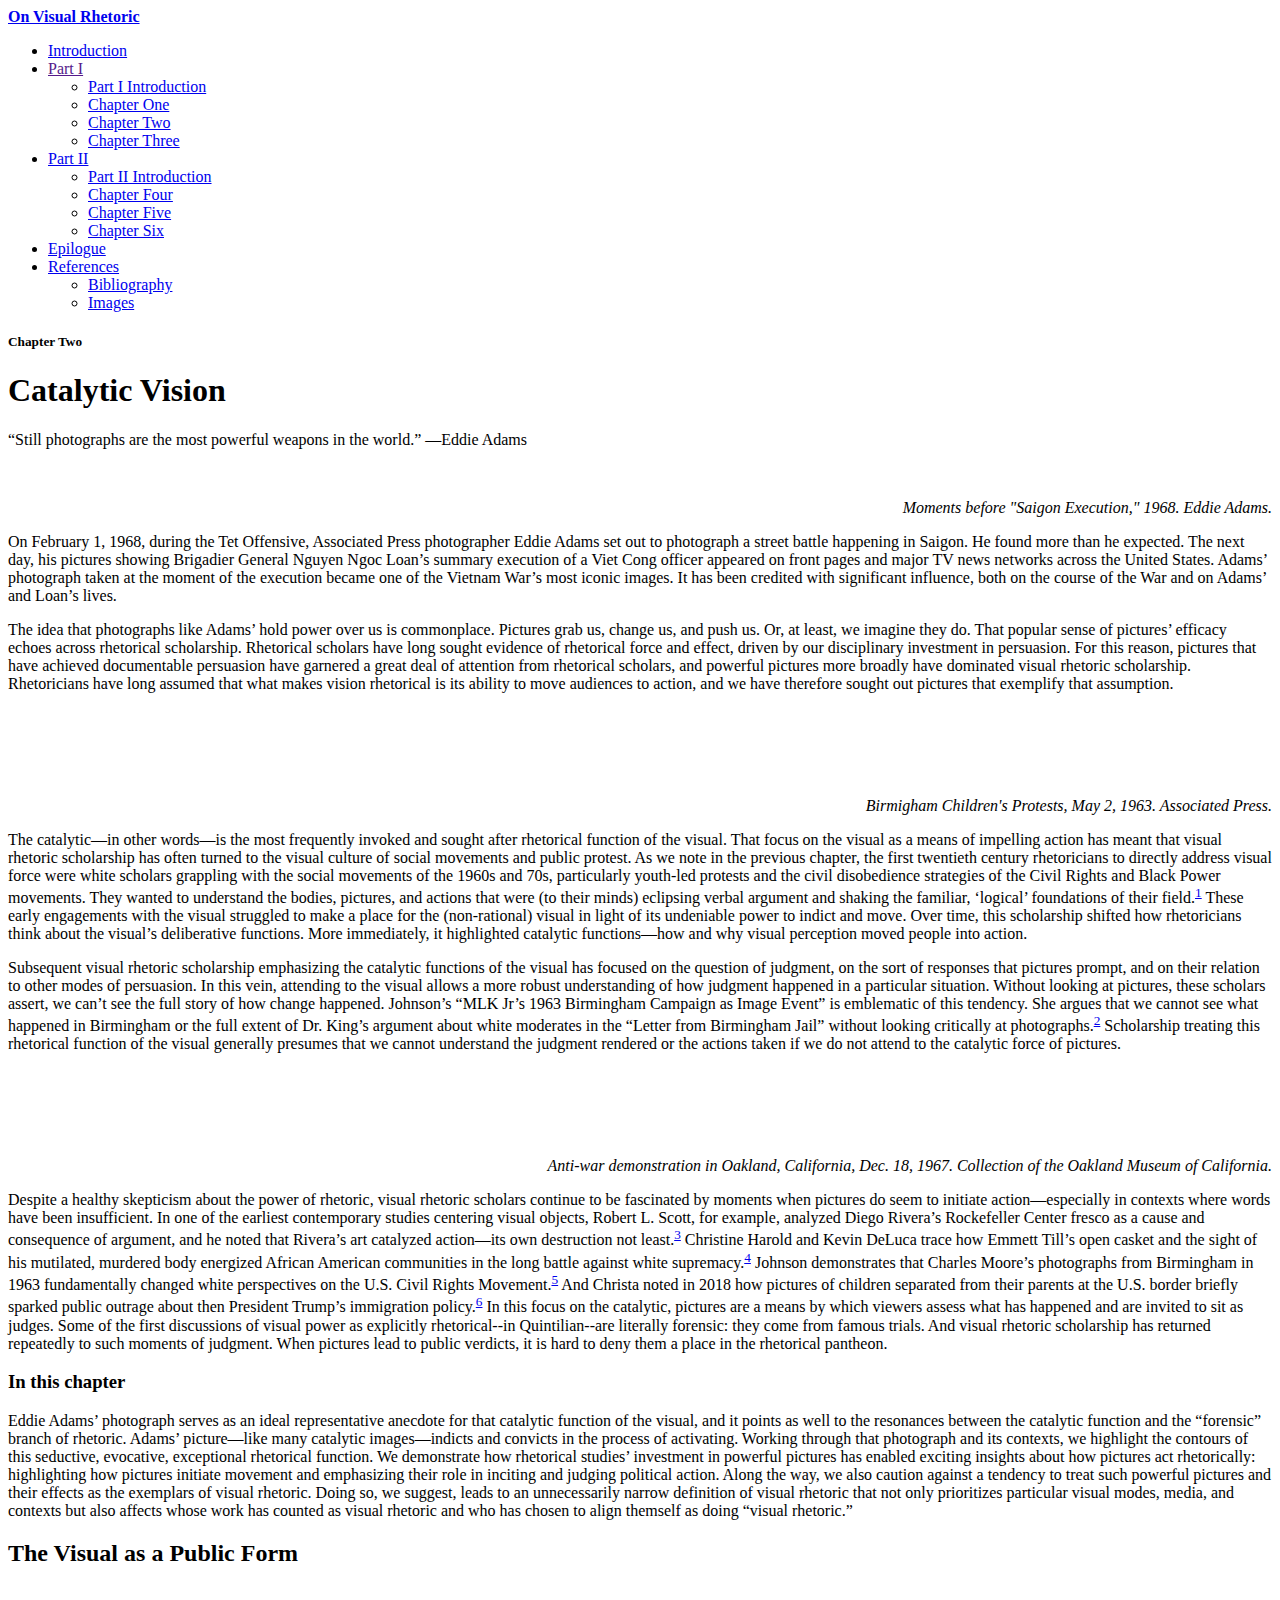
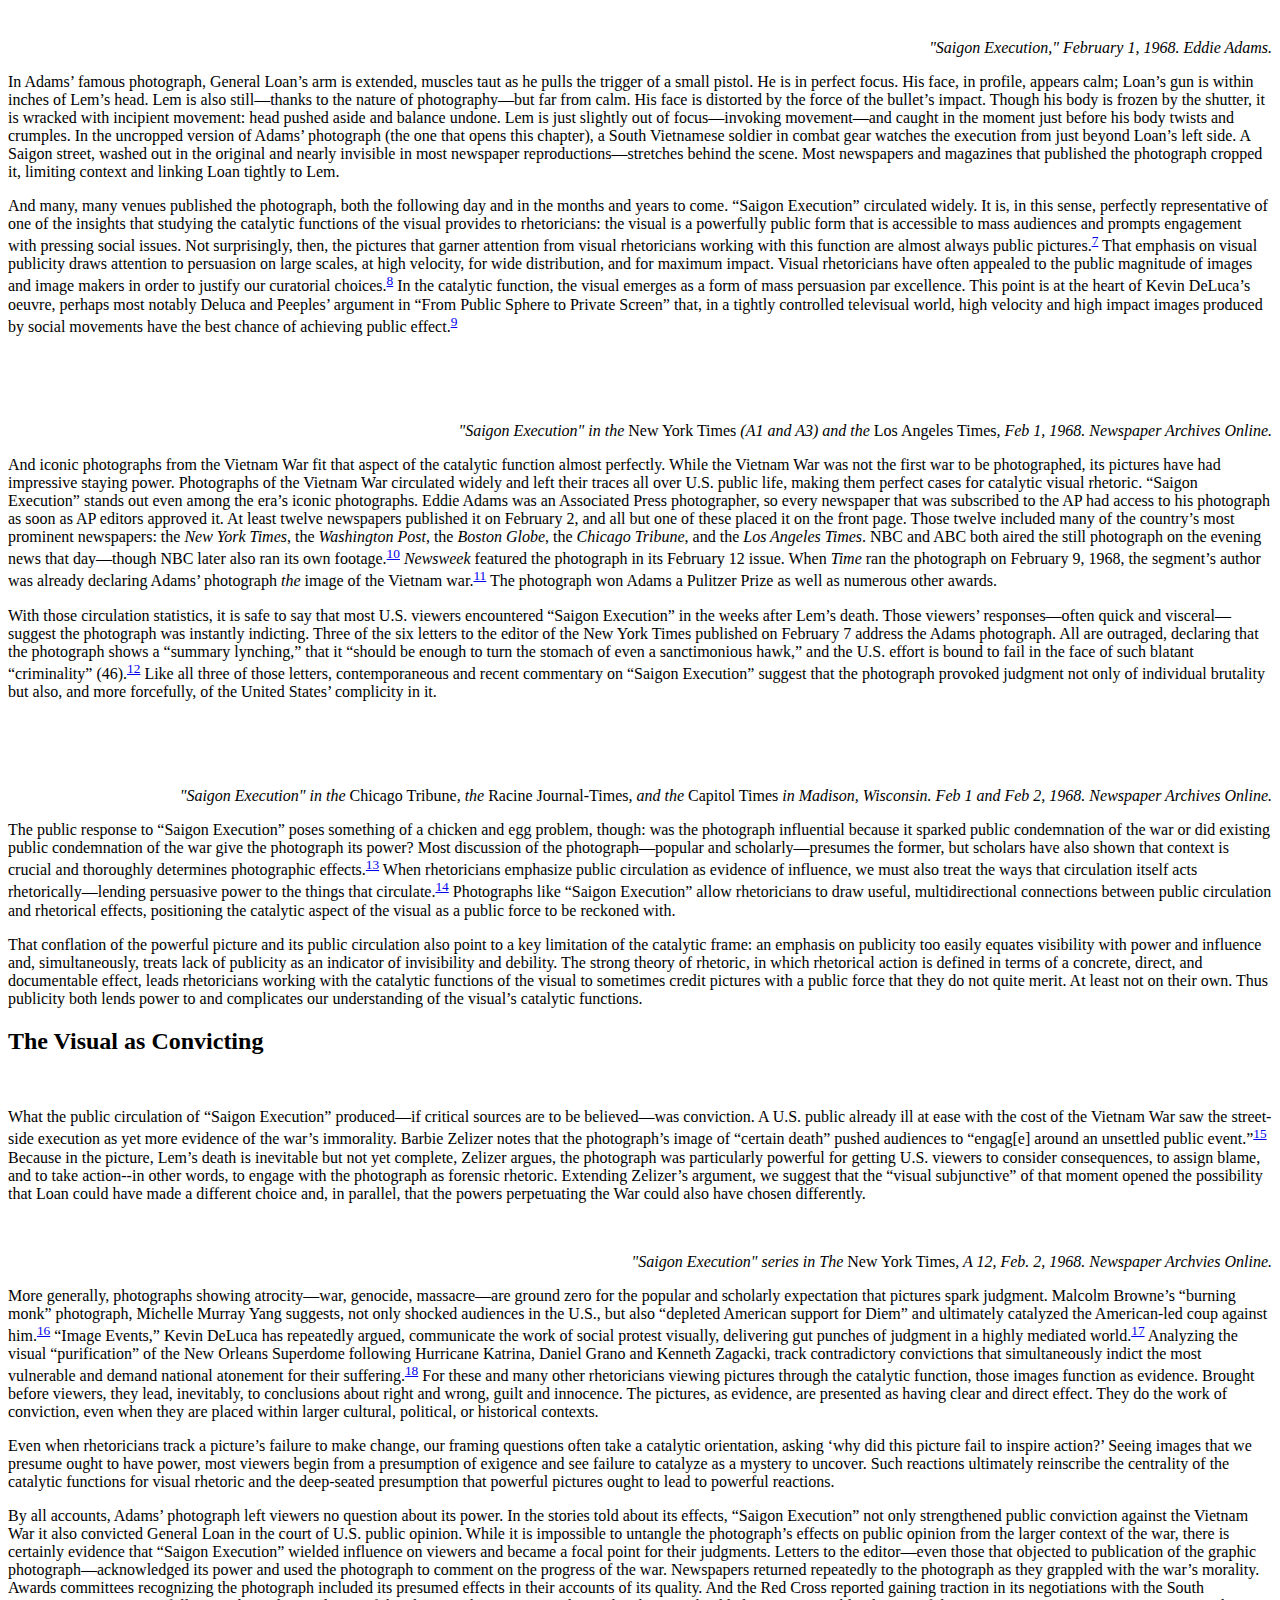
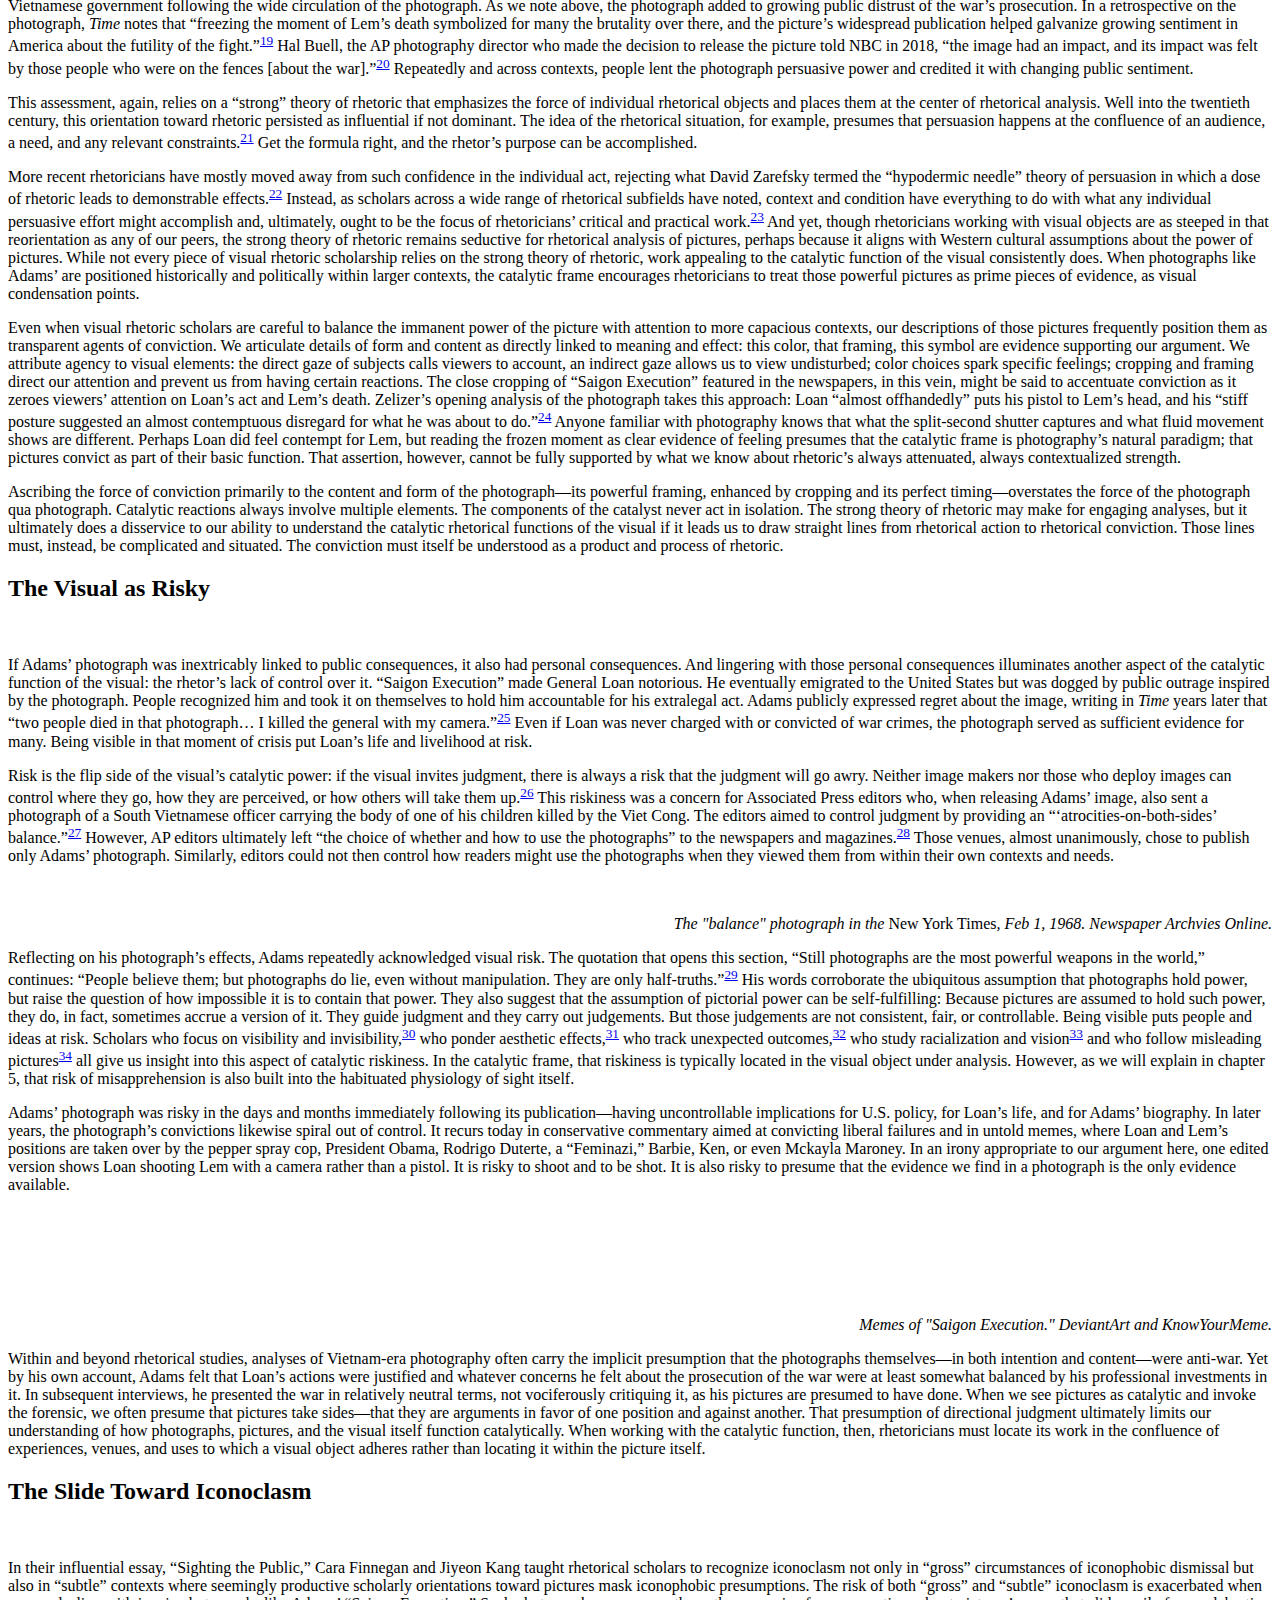
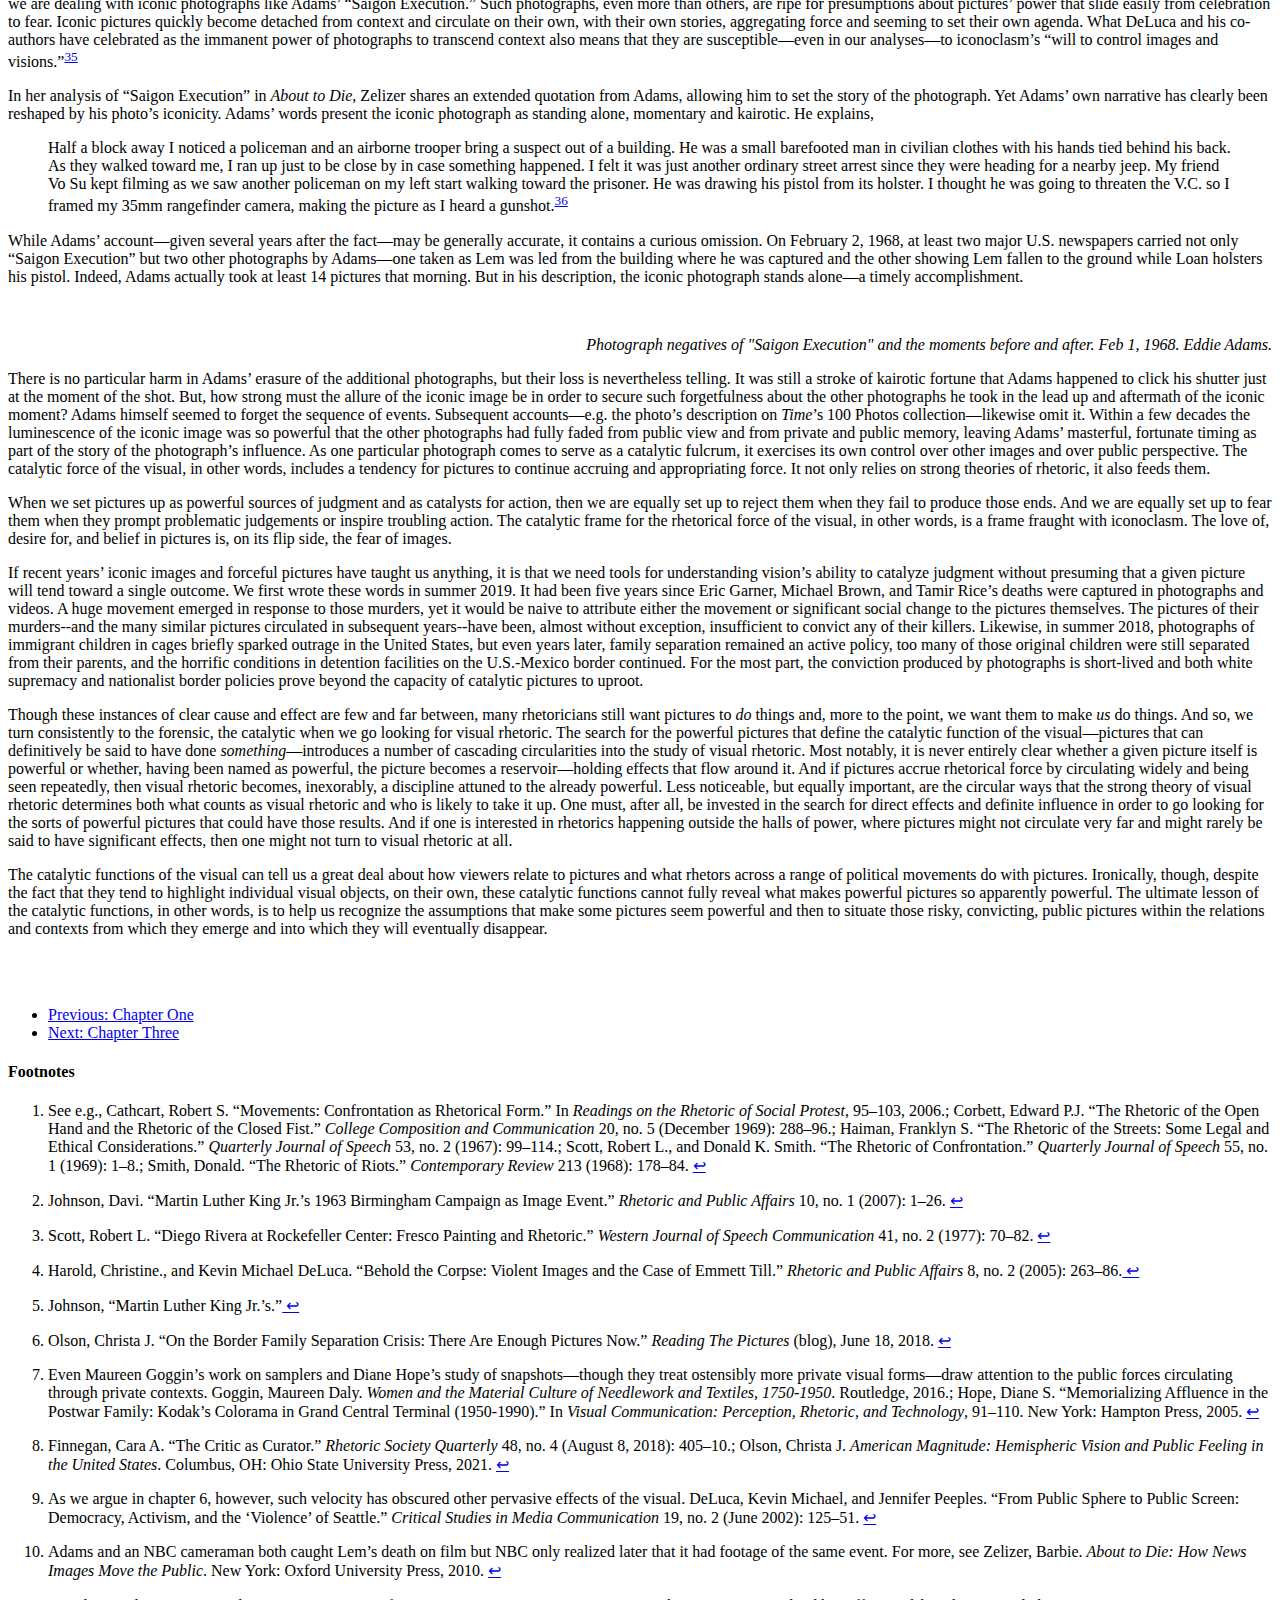
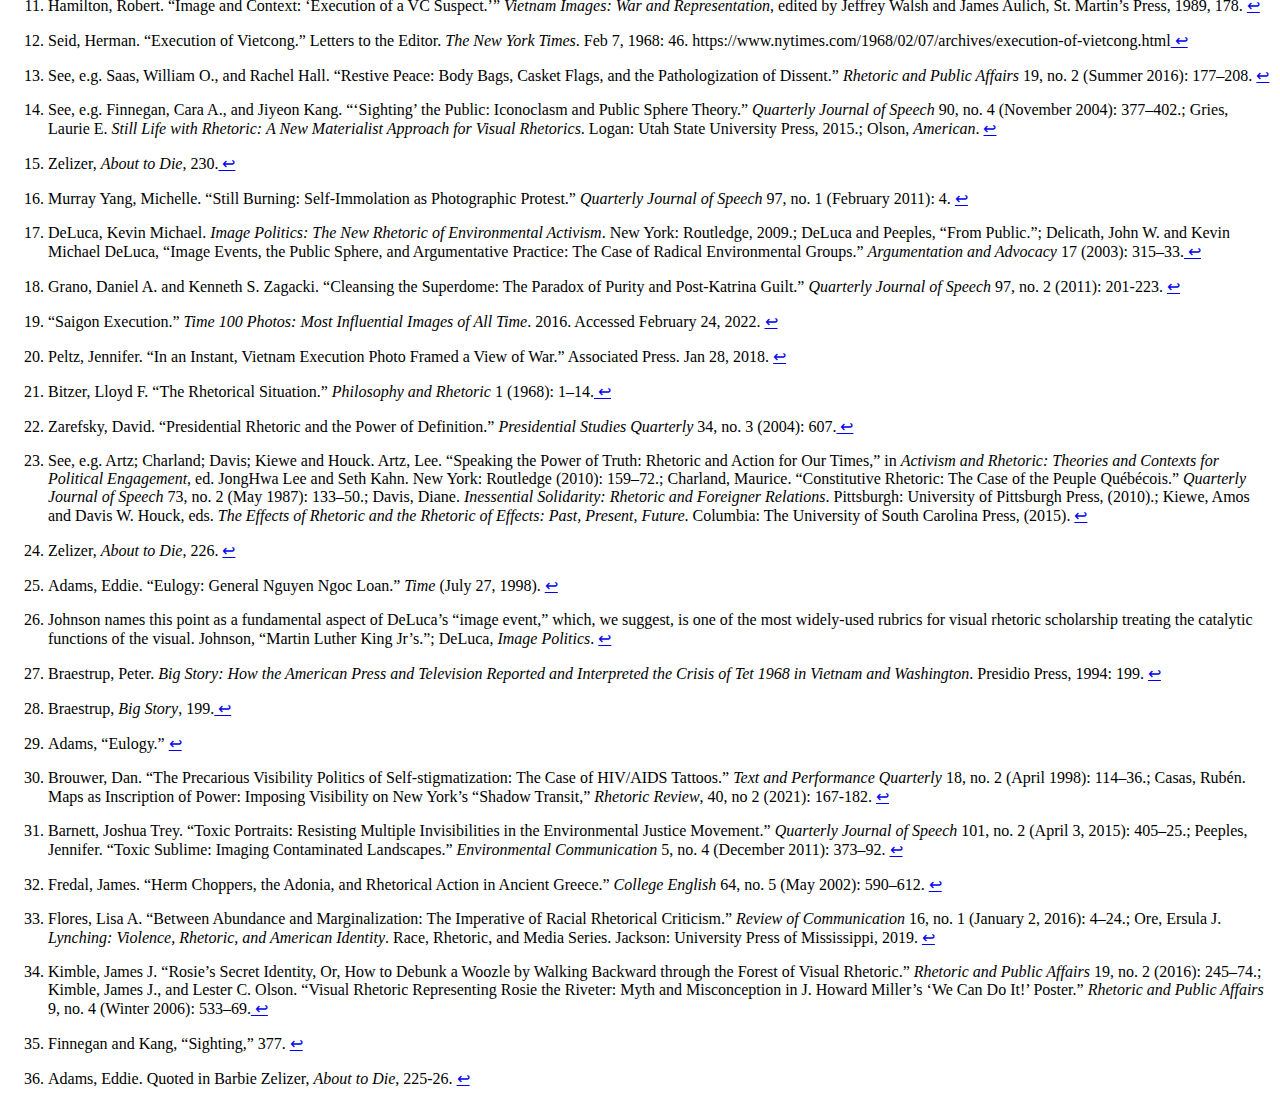
==== chapter2.html @ c10a759a "Add files via upload" ====
<!DOCTYPE HTML>
<!--
	Relativity by Pixelarity
	pixelarity.com | hello@pixelarity.com
	License: pixelarity.com/license
-->
<html>
	<head>
		<title>On Visual Rhetoric</title>
		<meta charset="utf-8" />
		<meta name="viewport" content="width=device-width, initial-scale=1, user-scalable=no" />
		<link rel="stylesheet" href="assets/css/main.css" />
	</head>
	<body class="is-preload">

		<!-- Wrapper -->
			<div id="wrapper">

				<!-- Header -->
					<header id="header">

						<!-- Logo -->
							<div class="logo">
								<a href="index.html"><strong>On Visual Rhetoric</strong></a>
							</div>

						<!-- Nav -->
							<nav id="nav">
								<ul>
									<li><a href="index.html">Introduction</a></li>
									<li class="current">
										<a href="" class="icon solid fa-angle-down">Part I</a>
										<ul>
											<li><a href="part1.html">Part I Introduction</a></li>
											<li><a href="chapter1.html">Chapter One</a></li>
											<li><a href="chapter2.html">Chapter Two</a></li>
											<li><a href="chapter3.html">Chapter Three</a></li>
										</ul>
									</li>
									<li>
										<a href="#" class="icon solid fa-angle-down">Part II</a>
										<ul>
											<li><a href="part2.html">Part II Introduction</a></li>
											<li><a href="chapter4.html">Chapter Four</a></li>
											<li><a href="chapter5.html">Chapter Five</a></li>
											<li><a href="chapter6.html">Chapter Six</a></li>
										</ul>
									</li>
									<li><a href="epilogue.html">Epilogue</a></li>
									<li>
										<a href="#" class="icon solid fa-angle-down">References</a>
										<ul>
											<li><a href="bibliography.html">Bibliography</a></li>
											<li><a href="images.html">Images</a></li>
										</ul>
									</li>
								</ul>
							</nav>
					</header>

				<!-- Section1 -->
				<section class="main alt">
						<header>
							<h5>Chapter Two</h5>
							<h1>Catalytic Vision</h1>
							<p><i></i>“Still photographs are the most powerful weapons in the world.” —Eddie Adams</p>
						</header>
						<div class="inner style2">
							<div class="image main" data-position="center"><img src="images/2_adams2.jpg" alt="" /></div>
							<p align="right"><em>Moments before "Saigon Execution," 1968. Eddie Adams.</em></p>
							<p>On February 1, 1968, during the Tet Offensive, Associated Press photographer Eddie Adams set out to photograph a street battle happening in Saigon. He found more than he expected. The next day, his pictures showing Brigadier General Nguyen Ngoc Loan’s summary execution of a Viet Cong officer appeared on front pages and major TV news networks across the United States. Adams’ photograph taken at the moment of the execution became one of the Vietnam War’s most iconic images. It has been credited with significant influence, both on the course of the War and on Adams’ and Loan’s lives.</p>
							<p>The idea that photographs like Adams’ hold power over us is commonplace. Pictures grab us, change us, and push us. Or, at least, we imagine they do. That popular sense of pictures’ efficacy echoes across rhetorical scholarship. Rhetorical scholars have long sought evidence of rhetorical force and effect, driven by our disciplinary investment in persuasion. For this reason, pictures that have achieved documentable persuasion have garnered a great deal of attention from rhetorical scholars, and powerful pictures more broadly have dominated visual rhetoric scholarship. Rhetoricians have long assumed that what makes vision rhetorical is its ability to move audiences to action, and we have therefore sought out pictures that exemplify that assumption. </p>
							<div class="box alt">
								<div class="row gtr-50 gtr-uniform">
										<div class="col-3"><span class="image fit"><img src="images/2_protest1.jpg" alt="" /></span></div>
										<div class="col-3"><span class="image fit"><img src="images/2_protest2.jpg" alt="" /></span></div>
										<div class="col-3"><span class="image fit"><img src="images/2_protest3.jpg" alt="" /></span></div>
										<div class="col-3"><span class="image fit"><img src="images/2_protest4.jpg" alt="" /></span></div>
								</div>
							</div>
							<p align="right"><em>Birmigham Children's Protests, May 2, 1963. Associated Press.</em></p>
							<p>The catalytic—in other words—is the most frequently invoked and sought after rhetorical function of the visual. That focus on the visual as a means of impelling action has meant that visual rhetoric scholarship has often turned to the visual culture of social movements and public protest. As we note in the previous chapter, the first twentieth century rhetoricians to directly address visual force were white scholars grappling with the social movements of the 1960s and 70s, particularly youth-led protests and the civil disobedience strategies of the Civil Rights and Black Power movements. They wanted to understand the bodies, pictures, and actions that were (to their minds) eclipsing verbal argument and shaking the familiar, ‘logical’ foundations of their field.<sup id="fnref:1"><a href="#fn:1" rel="footnote">1</a></sup> These early engagements with the visual struggled to make a place for the (non-rational) visual in light of its undeniable power to indict and move. Over time, this scholarship shifted how rhetoricians think about the visual’s deliberative functions. More immediately, it highlighted catalytic functions—how and why visual perception moved people into action. </p>
							
							<p>Subsequent visual rhetoric scholarship emphasizing the catalytic functions of the visual has focused on the question of judgment, on the sort of responses that pictures prompt, and on their relation to other modes of persuasion. In this vein, attending to the visual allows a more robust understanding of how judgment happened in a particular situation. Without looking at pictures, these scholars assert, we can’t see the full story of how change happened. Johnson’s “MLK Jr’s 1963 Birmingham Campaign as Image Event” is emblematic of this tendency. She argues that we cannot see what happened in Birmingham or the full extent of Dr. King’s argument about white moderates in the “Letter from Birmingham Jail” without looking critically at photographs.<sup id="fnref:2"><a href="#fn:2" rel="footnote">2</a></sup> Scholarship treating this rhetorical function of the visual generally presumes that we cannot understand the judgment rendered or the actions taken if we do not attend to the catalytic force of pictures.</p>
							<div class="box alt">
								<div class="row gtr-50 gtr-uniform">
										<div class="col-3"><span class="image fit"><img src="images/2_protest11.jpg" alt="" /></span></div>
										<div class="col-3"><span class="image fit"><img src="images/2_protest12.jpg" alt="" /></span></div>
										<div class="col-3"><span class="image fit"><img src="images/2_protest13.jpg" alt="" /></span></div>
										<div class="col-3"><span class="image fit"><img src="images/2_protest14.jpg" alt="" /></span></div>
								</div>
							</div>
							<p align="right"><em>Anti-war demonstration in Oakland, California, Dec. 18, 1967. Collection of the Oakland Museum of California.</em></p>
							<p>Despite a healthy skepticism about the power of rhetoric, visual rhetoric scholars continue to be fascinated by moments when pictures do seem to initiate action—especially in contexts where words have been insufficient. In one of the earliest contemporary studies centering visual objects, Robert L. Scott, for example, analyzed Diego Rivera’s Rockefeller Center fresco as a cause and consequence of argument, and he noted that Rivera’s art catalyzed action—its own destruction not least.<sup id="fnref:3"><a href="#fn:3" rel="footnote">3</a></sup> Christine Harold and Kevin DeLuca trace how Emmett Till’s open casket and the sight of his mutilated, murdered body energized African American communities in the long battle against white supremacy.<sup id="fnref:4"><a href="#fn:4" rel="footnote">4</a></sup> Johnson demonstrates that Charles Moore’s photographs from Birmingham in 1963 fundamentally changed white perspectives on the U.S. Civil Rights Movement.<sup id="fnref:5"><a href="#fn:5" rel="footnote">5</a></sup> And Christa noted in 2018 how pictures of children separated from their parents at the U.S. border briefly sparked public outrage about then President Trump’s immigration policy.<sup id="fnref:6"><a href="#fn:6" rel="footnote">6</a></sup>  In this focus on the catalytic, pictures are a means by which viewers assess what has happened and are invited to sit as judges. Some of the first discussions of visual power as explicitly rhetorical--in Quintilian--are literally forensic: they come from famous trials. And visual rhetoric scholarship has returned repeatedly to such moments of judgment. When pictures lead to public verdicts, it is hard to deny them a place in the rhetorical pantheon.</p>
						</div>
					</section>
				
				<section class="main accent2">
					<header><h3>In this chapter</h3></header>
					<div class="inner narrow">
					<p>Eddie Adams’ photograph serves as an ideal representative anecdote for that catalytic function of the visual, and it points as well to the resonances between the catalytic function and the “forensic” branch of rhetoric. Adams’ picture—like many catalytic images—indicts and convicts in the process of activating. Working through that photograph and its contexts, we highlight the contours of this seductive, evocative, exceptional rhetorical function. We demonstrate how rhetorical studies’ investment in powerful pictures has enabled exciting insights about how pictures act rhetorically: highlighting how pictures initiate movement and emphasizing their role in inciting and judging political action. Along the way, we also caution against a tendency to treat such powerful pictures and their effects as the exemplars of visual rhetoric. Doing so, we suggest, leads to an unnecessarily narrow definition of visual rhetoric that not only prioritizes particular visual modes, media, and contexts but also affects whose work has counted as visual rhetoric and who has chosen to align themself as doing “visual rhetoric.”</p>
					</div>
				</section>
				
				<section class="main">
				<div class="inner">
					<h2>The Visual as a Public Form</h2><br>
					<span class="image fit"><img src="images/2_adams.jpg" alt="" /></span>
					<p align="right"><em>"Saigon Execution," February 1, 1968. Eddie Adams.</em></p>
					<p>In Adams’ famous photograph, General Loan’s arm is extended, muscles taut as he pulls the trigger of a small pistol. He is in perfect focus. His face, in profile, appears calm; Loan’s gun is within inches of Lem’s head. Lem is also still—thanks to the nature of photography—but far from calm. His face is distorted by the force of the bullet’s impact. Though his body is frozen by the shutter, it is wracked with incipient movement: head pushed aside and balance undone. Lem is just slightly out of focus—invoking movement—and caught in the moment just before his body twists and crumples. In the uncropped version of Adams’ photograph (the one that opens this chapter), a South Vietnamese soldier in combat gear watches the execution from just beyond Loan’s left side. A Saigon street, washed out in the original and nearly invisible in most newspaper reproductions—stretches behind the scene. Most newspapers and magazines that published the photograph cropped it, limiting context and linking Loan tightly to Lem.</p>
					<p>And many, many venues published the photograph, both the following day and in the months and years to come. “Saigon Execution” circulated widely. It is, in this sense, perfectly representative of one of the insights that studying the catalytic functions of the visual provides to rhetoricians: the visual is a powerfully public form that is accessible to mass audiences and prompts engagement with pressing social issues. Not surprisingly, then, the pictures that garner attention from visual rhetoricians working with this function are almost always public pictures.<sup id="fnref:7"><a href="#fn:7" rel="footnote">7</a></sup> That emphasis on visual publicity draws attention to persuasion on large scales, at high velocity, for wide distribution, and for maximum impact. Visual rhetoricians have often appealed to the public magnitude of images and image makers in order to justify our curatorial choices.<sup id="fnref:8"><a href="#fn:8" rel="footnote">8</a></sup> In the catalytic function, the visual emerges as a form of mass persuasion par excellence. This point is at the heart of Kevin DeLuca’s oeuvre, perhaps most notably Deluca and Peeples’ argument in “From Public Sphere to Private Screen” that, in a tightly controlled televisual world, high velocity and high impact images produced by social movements have the best chance of achieving public effect.<sup id="fnref:9"><a href="#fn:9" rel="footnote">9</a></sup> </p>
					<div class="box alt">
								<div class="row gtr-50 gtr-uniform">
										<div class="col-4"><span class="image fit"><img src="images/2-nyt.jpg" alt="" /></span></div>
										<div class="col-4"><span class="image fit"><img src="images/2-nyt2.jpg" alt="" /></span></div>
										<div class="col-4"><span class="image fit"><img src="images/2-latimes.jpg" alt="" /></span></div>
								</div>
							</div>
					<p align="right"><em>"Saigon Execution" in the </em>New York Times<em> (A1 and A3) and the </em>Los Angeles Times<em>, Feb 1, 1968. Newspaper Archives Online.</em></p>
					<p>And iconic photographs from the Vietnam War fit that aspect of the catalytic function almost perfectly. While the Vietnam War was not the first war to be photographed, its pictures have had impressive staying power. Photographs of the Vietnam War circulated widely and left their traces all over U.S. public life, making them perfect cases for catalytic visual rhetoric. “Saigon Execution” stands out even among the era’s iconic photographs. Eddie Adams was an Associated Press photographer, so every newspaper that was subscribed to the AP had access to his photograph as soon as AP editors approved it. At least twelve newspapers published it on February 2, and all but one of these placed it on the front page. Those twelve included many of the country’s most prominent newspapers: the <em>New York Times</em>, the <em>Washington Post</em>, the <em>Boston Globe</em>, the <em>Chicago Tribune</em>, and the <em>Los Angeles Times</em>. NBC and ABC both aired the still photograph on the evening news that day—though NBC later also ran its own footage.<sup id="fnref:10"><a href="#fn:10" rel="footnote">10</a></sup> <em>Newsweek</em> featured the photograph in its February 12 issue. When <em>Time</em> ran the photograph on February 9, 1968, the segment’s author was already declaring Adams’ photograph <em>the</em> image of the Vietnam war.<sup id="fnref:11"><a href="#fn:11" rel="footnote">11</a></sup> The photograph won Adams a Pulitzer Prize as well as numerous other awards.</p>
					<p>With those circulation statistics, it is safe to say that most U.S. viewers encountered “Saigon Execution” in the weeks after Lem’s death. Those viewers’ responses—often quick and visceral—suggest the photograph was instantly indicting. Three of the six letters to the editor of the New York Times published on February 7 address the Adams photograph. All are outraged, declaring that the photograph shows a “summary lynching,” that it “should be enough to turn the stomach of even a sanctimonious hawk,” and the U.S. effort is bound to fail in the face of such blatant “criminality” (46).<sup id="fnref:12"><a href="#fn:12" rel="footnote">12</a></sup> Like all three of those letters, contemporaneous and recent commentary on “Saigon Execution” suggest that the photograph provoked judgment not only of individual brutality but also, and more forcefully, of the United States’ complicity in it. </p>
					<div class="box alt">
								<div class="row gtr-50 gtr-uniform">
										<div class="col-4"><span class="image fit"><img src="images/2-chicagotrib.jpg" alt="" /></span></div>
										<div class="col-4"><span class="image fit"><img src="images/2-racine.jpg" alt="" /></span></div>
										<div class="col-4"><span class="image fit"><img src="images/2-captimes.jpg" alt="" /></span></div>
								</div>
							</div>
					<p align="right"><em>"Saigon Execution" in the </em>Chicago Tribune<em>, the </em>Racine Journal-Times<em>, and the </em>Capitol Times<em> in Madison, Wisconsin. Feb 1 and Feb 2, 1968. Newspaper Archives Online.</em></p>
					<p>The public response to “Saigon Execution” poses something of a chicken and egg problem, though: was the photograph influential because it sparked public condemnation of the war or did existing public condemnation of the war give the photograph its power? Most discussion of the photograph—popular and scholarly—presumes the former, but scholars have also shown that context is crucial and thoroughly determines photographic effects.<sup id="fnref:13"><a href="#fn:13" rel="footnote">13</a></sup> When rhetoricians emphasize public circulation as evidence of influence, we must also treat the ways that circulation itself acts rhetorically—lending persuasive power to the things that circulate.<sup id="fnref:14"><a href="#fn:14" rel="footnote">14</a></sup> Photographs like “Saigon Execution” allow rhetoricians to draw useful, multidirectional connections between public circulation and rhetorical effects, positioning the catalytic aspect of the visual as a public force to be reckoned with.</p>
					<p>That conflation of the powerful picture and its public circulation also point to a key limitation of the catalytic frame: an emphasis on publicity too easily equates visibility with power and influence and, simultaneously, treats lack of publicity as an indicator of invisibility and debility. The strong theory of rhetoric,  in which rhetorical action is defined in terms of a concrete, direct, and documentable effect, leads rhetoricians working with the catalytic functions of the visual to sometimes credit pictures with a public force that they do not quite merit. At least not on their own. Thus publicity both lends power to and complicates our understanding of the visual’s catalytic functions.</p>
					</div>
				</section>
				
				<section class="main alt">
					<div class="inner style2">
					<h2>The Visual as Convicting</h2><br>
						<p>What the public circulation of “Saigon Execution” produced—if critical sources are to be believed—was conviction. A U.S. public already ill at ease with the cost of the Vietnam War saw the street-side execution as yet more evidence of the war’s immorality. Barbie Zelizer notes that the photograph’s image of “certain death” pushed audiences to “engag[e] around an unsettled public event.”<sup id="fnref:15"><a href="#fn:15" rel="footnote">15</a></sup> Because in the picture, Lem’s death is inevitable but not yet complete, Zelizer argues, the photograph was particularly powerful for getting U.S. viewers to consider consequences, to assign blame, and to take action--in other words, to engage with the photograph as forensic rhetoric. Extending Zelizer’s argument, we suggest that the “visual subjunctive” of that moment opened the possibility that Loan could have made a different choice and, in parallel, that the powers perpetuating the War could also have chosen differently. </p>
						<span class="image fit"><img src="images/2-nyt-pg12.jpg" alt="" /></span>
						<p align="right"><em>"Saigon Execution" series in The </em> New York Times<em>, A 12, Feb. 2, 1968. Newspaper Archvies Online.</em></p>
						<p>More generally, photographs showing atrocity—war, genocide, massacre—are ground zero for the popular and scholarly expectation that pictures spark judgment. Malcolm Browne’s “burning monk” photograph, Michelle Murray Yang suggests, not only shocked audiences in the U.S., but also “depleted American support for Diem” and ultimately catalyzed the American-led coup against him.<sup id="fnref:16"><a href="#fn:16" rel="footnote">16</a></sup> “Image Events,” Kevin DeLuca has repeatedly argued, communicate the work of social protest visually, delivering gut punches of judgment in a highly mediated world.<sup id="fnref:17"><a href="#fn:17" rel="footnote">17</a></sup> Analyzing the visual “purification” of the New Orleans Superdome following Hurricane Katrina, Daniel Grano and Kenneth Zagacki, track contradictory convictions that simultaneously indict the most vulnerable and demand national atonement for their suffering.<sup id="fnref:18"><a href="#fn:18" rel="footnote">18</a></sup> For these and many other rhetoricians viewing pictures through the catalytic function, those images function as evidence. Brought before viewers, they lead, inevitably, to conclusions about right and wrong, guilt and innocence. The pictures, as evidence, are presented as having clear and direct effect. They do the work of conviction, even when they are placed within larger cultural, political, or historical contexts.</p>
						<p>Even when rhetoricians track a picture’s failure to make change, our framing questions often take a catalytic orientation, asking ‘why did this picture fail to inspire action?’ Seeing images that we presume ought to have power, most viewers begin from a presumption of exigence and see failure to catalyze as a mystery to uncover. Such reactions ultimately reinscribe the centrality of the catalytic functions for visual rhetoric and the deep-seated presumption that powerful pictures ought to lead to powerful reactions.</p>
						<p>By all accounts, Adams’ photograph left viewers no question about its power. In the stories told about its effects, “Saigon Execution” not only strengthened public conviction against the Vietnam War it also convicted General Loan in the court of U.S. public opinion. While it is impossible to untangle the photograph’s effects on public opinion from the larger context of the war, there is certainly evidence that “Saigon Execution” wielded influence on viewers and became a focal point for their judgments. Letters to the editor—even those that objected to publication of the graphic photograph—acknowledged its power and used the photograph to comment on the progress of the war. Newspapers returned repeatedly to the photograph as they grappled with the war’s morality. Awards committees recognizing the photograph included its presumed effects in their accounts of its quality. And the Red Cross reported gaining traction in its negotiations with the South Vietnamese government following the wide circulation of the photograph. As we note above, the photograph added to growing public distrust of the war’s prosecution. In a retrospective on the photograph, <em>Time</em> notes that “freezing the moment of Lem’s death symbolized for many the brutality over there, and the picture’s widespread publication helped galvanize growing sentiment in America about the futility of the fight.”<sup id="fnref:19"><a href="#fn:19" rel="footnote">19</a></sup> Hal Buell, the AP photography director who made the decision to release the picture told NBC in 2018, “the image had an impact, and its impact was felt by those people who were on the fences [about the war].”<sup id="fnref:20"><a href="#fn:20" rel="footnote">20</a></sup> Repeatedly and across contexts, people lent the photograph persuasive power and credited it with changing public sentiment.</p>
						<p>This assessment, again, relies on a “strong” theory of rhetoric that emphasizes the force of individual rhetorical objects and places them at the center of rhetorical analysis. Well into the twentieth century, this orientation toward rhetoric persisted as influential if not dominant. The idea of the rhetorical situation, for example, presumes that persuasion happens at the confluence of an audience, a need, and any relevant constraints.<sup id="fnref:21"><a href="#fn:21" rel="footnote">21</a></sup> Get the formula right, and the rhetor’s purpose can be accomplished.</p>
						<p>More recent rhetoricians have mostly moved away from such confidence in the individual act, rejecting what David Zarefsky termed the “hypodermic needle” theory of persuasion in which a dose of rhetoric leads to demonstrable effects.<sup id="fnref:22"><a href="#fn:22" rel="footnote">22</a></sup> Instead, as scholars across a wide range of rhetorical subfields have noted, context and condition have everything to do with what any individual persuasive effort might accomplish and, ultimately, ought to be the focus of rhetoricians’ critical and practical work.<sup id="fnref:23"><a href="#fn:23" rel="footnote">23</a></sup> And yet, though rhetoricians working with visual objects are as steeped in that reorientation as any of our peers, the strong theory of rhetoric remains seductive for rhetorical analysis of pictures, perhaps because it aligns with Western cultural assumptions about the power of pictures. While not every piece of visual rhetoric scholarship relies on the strong theory of rhetoric, work appealing to the catalytic function of the visual consistently does. When photographs like Adams’ are positioned historically and politically within larger contexts, the catalytic frame encourages rhetoricians to treat those powerful pictures as prime pieces of evidence, as visual condensation points. </p>
						<p>Even when visual rhetoric scholars are careful to balance the immanent power of the picture with attention to more capacious contexts, our descriptions of those pictures frequently position them as transparent agents of conviction. We articulate details of form and content as directly linked to meaning and effect: this color, that framing, this symbol are evidence supporting our argument. We attribute agency to visual elements: the direct gaze of subjects calls viewers to account, an indirect gaze allows us to view undisturbed; color choices spark specific feelings; cropping and framing direct our attention and prevent us from having certain reactions. The close cropping of “Saigon Execution” featured in the newspapers, in this vein, might be said to accentuate conviction as it zeroes viewers’ attention on Loan’s act and Lem’s death. Zelizer’s opening analysis of the photograph takes this approach: Loan “almost offhandedly” puts his pistol to Lem’s head, and his “stiff posture suggested an almost contemptuous disregard for what he was about to do.”<sup id="fnref:24"><a href="#fn:24" rel="footnote">24</a></sup> Anyone familiar with photography knows that what the split-second shutter captures and what fluid movement shows are different. Perhaps Loan did feel contempt for Lem, but reading the frozen moment as clear evidence of feeling presumes that the catalytic frame is photography’s natural paradigm; that pictures convict as part of their basic function. That assertion, however, cannot be fully supported by what we know about rhetoric’s always attenuated, always contextualized strength. </p>
						<p>Ascribing the force of conviction primarily to the content and form of the photograph—its powerful framing, enhanced by cropping and its perfect timing—overstates the force of the photograph qua photograph. Catalytic reactions always involve multiple elements. The components of the catalyst never act in isolation. The strong theory of rhetoric may make for engaging analyses, but it ultimately does a disservice to our ability to understand the catalytic rhetorical functions of the visual if it leads us to draw straight lines from rhetorical action to rhetorical conviction. Those lines must, instead, be complicated and situated. The conviction must itself be understood as a product and process of rhetoric.</p>
					</div>
				</section>
				<section class="main">
					<div class="inner">
						<h2>The Visual as Risky</h2><br>
						<p>If Adams’ photograph was inextricably linked to public consequences, it also had personal consequences. And lingering with those personal consequences illuminates another aspect of the catalytic function of the visual: the rhetor’s lack of control over it. “Saigon Execution” made General Loan notorious. He eventually emigrated to the United States but was dogged by public outrage inspired by the photograph. People recognized him and took it on themselves to hold him accountable for his extralegal act. Adams publicly expressed regret about the image, writing in <em>Time</em> years later that “two people died in that photograph… I killed the general with my camera.”<sup id="fnref:25"><a href="#fn:25" rel="footnote">25</a></sup> Even if Loan was never charged with or convicted of war crimes, the photograph served as sufficient evidence for many. Being visible in that moment of crisis put Loan’s life and livelihood at risk.</p>
						<p>Risk is the flip side of the visual’s catalytic power: if the visual invites judgment, there is always a risk that the judgment will go awry. Neither image makers nor those who deploy images can control where they go, how they are perceived, or how others will take them up.<sup id="fnref:26"><a href="#fn:26" rel="footnote">26</a></sup> This riskiness was a concern for Associated Press editors who, when releasing Adams’ image, also sent a photograph of a South Vietnamese officer carrying the body of one of his children killed by the Viet Cong. The editors aimed to control judgment by providing an “‘atrocities-on-both-sides’ balance.”<sup id="fnref:27"><a href="#fn:27" rel="footnote">27</a></sup> However, AP editors ultimately left “the choice of whether and how to use the photographs” to the newspapers and magazines.<sup id="fnref:28"><a href="#fn:28" rel="footnote">28</a></sup> Those venues, almost unanimously, chose to publish only Adams’ photograph. Similarly, editors could not then control how readers might use the photographs when they viewed them from within their own contexts and needs.</p>
						<span class="image fit"><img src="images/2-balance2.jpg" alt="" /></span>
						<p align="right"><em>The "balance" photograph in the </em>New York Times<em>, Feb 1, 1968. Newspaper Archvies Online.</em></p>
						<p>Reflecting on his photograph’s effects, Adams repeatedly acknowledged visual risk. The quotation that opens this section, “Still photographs are the most powerful weapons in the world,” continues: “People believe them; but photographs do lie, even without manipulation. They are only half-truths.”<sup id="fnref:29"><a href="#fn:29" rel="footnote">29</a></sup> His words corroborate the ubiquitous assumption that photographs hold power, but raise the question of how impossible it is to contain that power. They also suggest that the assumption of pictorial power can be self-fulfilling: Because pictures are assumed to hold such power, they do, in fact, sometimes accrue a version of it. They guide judgment and they carry out judgements. But those judgements are not consistent, fair, or controllable. Being visible puts people and ideas at risk. Scholars who focus on visibility and invisibility,<sup id="fnref:30"><a href="#fn:30" rel="footnote">30</a></sup> who ponder aesthetic effects,<sup id="fnref:31"><a href="#fn:31" rel="footnote">31</a></sup> who track unexpected outcomes,<sup id="fnref:32"><a href="#fn:32" rel="footnote">32</a></sup> who study racialization and vision<sup id="fnref:33"><a href="#fn:33" rel="footnote">33</a></sup> and who follow misleading pictures<sup id="fnref:34"><a href="#fn:34" rel="footnote">34</a></sup> all give us insight into this aspect of catalytic riskiness. In the catalytic frame, that riskiness is typically located in the visual object under analysis. However, as we will explain in chapter 5, that risk of misapprehension is also built into the habituated physiology of sight itself. </p>
						<p>Adams’ photograph was risky in the days and months immediately following its publication—having uncontrollable implications for U.S. policy, for Loan’s life, and for Adams’ biography. In later years, the photograph’s convictions likewise spiral out of control. It recurs today in conservative commentary aimed at convicting liberal failures and in untold memes, where Loan and Lem’s positions are taken over by the pepper spray cop, President Obama, Rodrigo Duterte, a “Feminazi,” Barbie, Ken, or even Mckayla Maroney. In an irony appropriate to our argument here, one edited version shows Loan shooting Lem with a camera rather than a pistol. It is risky to shoot and to be shot. It is also risky to presume that the evidence we find in a photograph is the only evidence available. </p>
						<div class="box alt">
								<div class="row gtr-50 gtr-uniform">
										<div class="col-4"><span class="image fit"><img src="images/2-meme-barbie.jpg" alt="" /></span></div>
										<div class="col-4"><span class="image fit"><img src="images/2-meme-duarte.jpg" alt="" /></span></div>
										<div class="col-4"><span class="image fit"><img src="images/2-meme-hamburgler.jpg" alt="" /></span></div>
										<div class="col-6"><span class="image fit"><img src="images/2-meme-pepper.jpg" alt="" /></span></div>
										<div class="col-6"><span class="image fit"><img src="images/2-meme-maroney.jpg" alt="" /></span></div>
								</div>
							</div>
							<p align="right"><em>Memes of "Saigon Execution." DeviantArt and KnowYourMeme.</em></p>
						<p>Within and beyond rhetorical studies, analyses of Vietnam-era photography often carry the implicit presumption that the photographs themselves—in both intention and content—were anti-war. Yet by his own account, Adams felt that Loan’s actions were justified and whatever concerns he felt about the prosecution of the war were at least somewhat balanced by his professional investments in it. In subsequent interviews, he presented the war in relatively neutral terms, not vociferously critiquing it, as his pictures are presumed to have done. When we see pictures as catalytic and invoke the forensic, we often presume that pictures take sides—that they are arguments in favor of one position and against another. That presumption of directional judgment ultimately limits our understanding of how photographs, pictures, and the visual itself function catalytically. When working with the catalytic function, then, rhetoricians must locate its work in the confluence of experiences, venues, and uses to which a visual object adheres rather than locating it within the picture itself.</p>
					</div>
				</section>
				
				<section class="main alt">
					<div class="inner style2">
						<h2>The Slide Toward Iconoclasm</h2><br>
						<p>In their influential essay, “Sighting the Public,” Cara Finnegan and Jiyeon Kang taught rhetorical scholars to recognize iconoclasm not only in “gross” circumstances of iconophobic dismissal but also in “subtle” contexts where seemingly productive scholarly orientations toward pictures mask iconophobic presumptions. The risk of both “gross” and “subtle” iconoclasm is exacerbated when we are dealing with iconic photographs like Adams’ “Saigon Execution.” Such photographs, even more than others, are ripe for presumptions about pictures’ power that slide easily from celebration to fear. Iconic pictures quickly become detached from context and circulate on their own, with their own stories, aggregating force and seeming to set their own agenda. What DeLuca and his co-authors have celebrated as the immanent power of photographs to transcend context also means that they are susceptible—even in our analyses—to iconoclasm’s “will to control images and visions.”<sup id="fnref:35"><a href="#fn:35" rel="footnote">35</a></sup> </p>
						<p>In her analysis of “Saigon Execution” in <em>About to Die</em>, Zelizer shares an extended quotation from Adams, allowing him to set the story of the photograph. Yet Adams’ own narrative has clearly been reshaped by his photo’s iconicity. Adams’ words present the iconic photograph as standing alone, momentary and kairotic. He explains,</p>
						<blockquote>Half a block away I noticed a policeman and an airborne trooper bring a suspect out of a building.
						He was a small barefooted man in civilian clothes with his hands tied behind his back. As they walked toward me, I ran up just to be close by in case something happened. I felt it was just another ordinary street arrest since they were heading for a nearby jeep. My friend Vo Su kept filming as we saw another policeman on my left start walking toward the prisoner. He was drawing his pistol from its holster. I thought he was going to threaten the V.C. so I framed my 35mm rangefinder camera, making the picture as I heard a gunshot.<sup id="fnref:36"><a href="#fn:36" rel="footnote">36</a></sup></blockquote>
						<p>While Adams’ account—given several years after the fact—may be generally accurate, it contains a curious omission. On February 2, 1968, at least two major U.S. newspapers carried not only “Saigon Execution” but two other photographs by Adams—one taken as Lem was led from the building where he was captured and the other showing Lem fallen to the ground while Loan holsters his pistol. Indeed, Adams actually took at least 14 pictures that morning. But in his description, the iconic photograph stands alone—a timely accomplishment.</p>
						<span class="image fit"><img src="images/2_time100.jpg" alt="" /></span>
						<p align="right"><em>Photograph negatives of "Saigon Execution" and the moments before and after. Feb 1, 1968. Eddie Adams.</em></p>
						<p>There is no particular harm in Adams’ erasure of the additional photographs, but their loss is nevertheless telling. It was still a stroke of kairotic fortune that Adams happened to click his shutter just at the moment of the shot. But, how strong must the allure of the iconic image be in order to secure such forgetfulness about the other photographs he took in the lead up and aftermath of the iconic moment? Adams himself seemed to forget the sequence of events. Subsequent accounts—e.g. the photo’s description on <em>Time</em>’s 100 Photos collection—likewise omit it. Within a few decades the luminescence of the iconic image was so powerful that the other photographs had fully faded from public view and from private and public memory, leaving Adams’ masterful, fortunate timing as part of the story of the photograph’s influence. As one particular photograph comes to serve as a catalytic fulcrum, it exercises its own control over other images and over public perspective. The catalytic force of the visual, in other words, includes a tendency for pictures to continue accruing and appropriating force. It not only relies on strong theories of rhetoric, it also feeds them.</p>
						<p>When we set pictures up as powerful sources of judgment and as catalysts for action, then we are equally set up to reject them when they fail to produce those ends. And we are equally set up to fear them when they prompt problematic judgements or inspire troubling action. The catalytic frame for the rhetorical force of the visual, in other words, is a frame fraught with iconoclasm. The love of, desire for, and belief in pictures is, on its flip side, the fear of images.</p>
						<p>If recent years’ iconic images and forceful pictures have taught us anything, it is that we need tools for understanding vision’s ability to catalyze judgment without presuming that a given picture will tend toward a single outcome. We first wrote these words in summer 2019. It had been five years since Eric Garner, Michael Brown, and Tamir Rice’s deaths were captured in photographs and videos. A huge movement emerged in response to those murders, yet it would be naive to attribute either the movement or significant social change to the pictures themselves. The pictures of their murders--and the many similar pictures circulated in subsequent years--have been, almost without exception, insufficient to convict any of their killers. Likewise, in summer 2018, photographs of immigrant children in cages briefly sparked outrage in the United States, but even years later, family separation remained an active policy, too many of those original children were still separated from their parents, and the horrific conditions in detention facilities on the U.S.-Mexico border continued. For the most part, the conviction produced by photographs is short-lived and both white supremacy and nationalist border policies prove beyond the capacity of catalytic pictures to uproot. </p>
						<p>Though these instances of clear cause and effect are few and far between, many rhetoricians still want pictures to <em>do</em> things and, more to the point, we want them to make <em>us</em> do things. And so, we turn consistently to the forensic, the catalytic when we go looking for visual rhetoric. The search for the powerful pictures that define the catalytic function of the visual—pictures that can definitively be said to have done <em>something</em>—introduces a number of cascading circularities into the study of visual rhetoric. Most notably, it is never entirely clear whether a given picture itself is powerful or whether, having been named as powerful, the picture becomes a reservoir—holding effects that flow around it. And if pictures accrue rhetorical force by circulating widely and being seen repeatedly, then visual rhetoric becomes, inexorably, a discipline attuned to the already powerful. Less noticeable, but equally important, are the circular ways that the strong theory of visual rhetoric determines both what counts as visual rhetoric and who is likely to take it up. One must, after all, be invested in the search for direct effects and definite influence in order to go looking for the sorts of powerful pictures that could have those results. And if one is interested in rhetorics happening outside the halls of power, where pictures might not circulate very far and might rarely be said to have significant effects, then one might not turn to visual rhetoric at all. </p>
						<p>The catalytic functions of the visual can tell us a great deal about how viewers relate to pictures and what rhetors across a range of political movements do with pictures. Ironically, though, despite the fact that they tend to highlight individual visual objects, on their own, these catalytic functions cannot fully reveal what makes powerful pictures so apparently powerful. The ultimate lesson of the catalytic functions, in other words, is to help us recognize the assumptions that make some pictures seem powerful and then to situate those risky, convicting, public pictures within the relations and contexts from which they emerge and into which they will eventually disappear.</p><br><br>
						<ul class="actions fit">
							<li><a href="chapter1.html" class="button fit">Previous: Chapter One</a></li>
							<li><a href="chapter3.html" class="button fit">Next: Chapter Three</a></li>
						</ul>
					</div>			
				</section>
				
				<!--Footnotes-->
				<section class="main accent1">
					<div class="inner">
					<h4>Footnotes</h4>
						<div class="footnotes">
						<ol>
							 <li class="footnote" id="fn:1"> <p> See e.g., Cathcart, Robert S. “Movements: Confrontation as Rhetorical Form.” In <em>Readings on the Rhetoric of Social Protest</em>, 95–103, 2006.; Corbett, Edward P.J. “The Rhetoric of the Open Hand and the Rhetoric of the Closed Fist.” <em>College Composition and Communication</em> 20, no. 5 (December 1969): 288–96.; Haiman, Franklyn S. “The Rhetoric of the Streets: Some Legal and Ethical Considerations.” <em>Quarterly Journal of Speech</em> 53, no. 2 (1967): 99–114.; Scott, Robert L., and Donald K. Smith. “The Rhetoric of Confrontation.” <em>Quarterly Journal of Speech</em> 55, no. 1 (1969): 1–8.; Smith, Donald. “The Rhetoric of Riots.” <em>Contemporary Review</em> 213 (1968): 178–84. <a href="#fnref:1" title="return to article"> ↩</a></p> </li>
 							<li class="footnote" id="fn:2"> <p> Johnson, Davi. “Martin Luther King Jr.’s 1963 Birmingham Campaign as Image Event.” <em>Rhetoric and Public Affairs</em> 10, no. 1 (2007): 1–26. <a href="#fnref:2" title="return to article"> ↩</a></p> </li>
 							<li class="footnote" id="fn:3"> <p> Scott, Robert L. “Diego Rivera at Rockefeller Center: Fresco Painting and Rhetoric.” <em>Western Journal of Speech Communication</em> 41, no. 2 (1977): 70–82. <a href="#fnref:3" title="return to article"> ↩</a></p> </li>
 							<li class="footnote" id="fn:4"> <p>Harold, Christine., and Kevin Michael DeLuca. “Behold the Corpse: Violent Images and the Case of Emmett Till.” <em>Rhetoric and Public Affairs</em> 8, no. 2 (2005): 263–86.<a href="#fnref:4" title="return to article"> ↩</a></p> </li>
 							<li class="footnote" id="fn:5"> <p>Johnson, “Martin Luther King Jr.’s.”<a href="#fnref:5" title="return to article"> ↩</a></p> </li>
 							<li class="footnote" id="fn:6"> <p>Olson, Christa J. “On the Border Family Separation Crisis: There Are Enough Pictures Now.” <em>Reading The Pictures</em> (blog), June 18, 2018. <a href="#fnref:6" title="return to article"> ↩</a></p> </li>
 							<li class="footnote" id="fn:7"> <p>Even Maureen Goggin’s work on samplers and Diane Hope’s study of snapshots—though they treat ostensibly more private visual forms—draw attention to the public forces circulating through private contexts. Goggin, Maureen Daly. <em>Women and the Material Culture of Needlework and Textiles, 1750-1950</em>. Routledge, 2016.; Hope, Diane S. “Memorializing Affluence in the Postwar Family: Kodak’s Colorama in Grand Central Terminal (1950-1990).” In <em>Visual Communication: Perception, Rhetoric, and Technology</em>, 91–110. New York: Hampton Press, 2005. <a href="#fnref:7" title="return to article"> ↩</a></p> </li>
 							<li class="footnote" id="fn:8"> <p>Finnegan, Cara A. “The Critic as Curator.” <em>Rhetoric Society Quarterly</em> 48, no. 4 (August 8, 2018): 405–10.; Olson, Christa J. <em>American Magnitude: Hemispheric Vision and Public Feeling in the United States</em>. Columbus, OH: Ohio State University Press, 2021. <a href="#fnref:8" title="return to article"> ↩</a></p> </li>
							<li class="footnote" id="fn:9"> <p>As we argue in chapter 6, however, such velocity has obscured other pervasive effects of the visual. DeLuca, Kevin Michael, and Jennifer Peeples. “From Public Sphere to Public Screen: Democracy, Activism, and the ‘Violence’ of Seattle.” <em>Critical Studies in Media Communication</em> 19, no. 2 (June 2002): 125–51. <a href="#fnref:9" title="return to article"> ↩</a></p> </li>
							<li class="footnote" id="fn:10"> <p>Adams and an NBC cameraman both caught Lem’s death on film but NBC only realized later that it had footage of the same event. For more, see Zelizer, Barbie. <em>About to Die: How News Images Move the Public</em>. New York: Oxford University Press, 2010. <a href="#fnref:10" title="return to article"> ↩</a></p> </li>
							<li class="footnote" id="fn:11"> <p>Hamilton, Robert. “Image and Context: ‘Execution of a VC Suspect.’” <em>Vietnam Images: War and Representation</em>, edited by Jeffrey Walsh and James Aulich, St. Martin’s Press, 1989, 178. <a href="#fnref:11" title="return to article"> ↩</a></p> </li>
							<li class="footnote" id="fn:12"> <p>Seid, Herman. “Execution of Vietcong.” Letters to the Editor. <em>The New York Times</em>. Feb 7, 1968: 46.  https://www.nytimes.com/1968/02/07/archives/execution-of-vietcong.html<a href="#fnref:12" title="return to article"> ↩</a></p> </li>
							<li class="footnote" id="fn:13"> <p>See, e.g. Saas, William O., and Rachel Hall. “Restive Peace: Body Bags, Casket Flags, and the Pathologization of Dissent.” <em>Rhetoric and Public Affairs</em> 19, no. 2 (Summer 2016): 177–208. <a href="#fnref:13" title="return to article"> ↩</a></p> </li>
							<li class="footnote" id="fn:14"> <p>See, e.g. Finnegan, Cara A., and Jiyeon Kang. “‘Sighting’ the Public: Iconoclasm and Public Sphere Theory.” <em>Quarterly Journal of Speech</em> 90, no. 4 (November 2004): 377–402.; Gries, Laurie E. <em>Still Life with Rhetoric: A New Materialist Approach for Visual Rhetorics</em>. Logan: Utah State University Press, 2015.; Olson, <em>American</em>. <a href="#fnref:14" title="return to article"> ↩</a></p> </li>
							<li class="footnote" id="fn:15"> <p>Zelizer, <em>About to Die</em>, 230.<a href="#fnref:15" title="return to article"> ↩</a></p> </li>
							<li class="footnote" id="fn:16"> <p>Murray Yang, Michelle. “Still Burning: Self-Immolation as Photographic Protest.” <em>Quarterly Journal of Speech </em>97, no. 1 (February 2011): 4. <a href="#fnref:16" title="return to article"> ↩</a></p> </li>
							<li class="footnote" id="fn:17"> <p>DeLuca, Kevin Michael. <em>Image Politics: The New Rhetoric of Environmental Activism</em>. New York: Routledge, 2009.; DeLuca and Peeples, “From Public.”; Delicath, John W. and Kevin Michael DeLuca, “Image Events, the Public Sphere, and Argumentative Practice: The Case of Radical Environmental Groups.” <em>Argumentation and Advocacy</em> 17 (2003): 315–33.<a href="#fnref:17" title="return to article"> ↩</a></p> </li>
							<li class="footnote" id="fn:18"> <p>Grano, Daniel A. and Kenneth S. Zagacki. “Cleansing the Superdome: The Paradox of Purity and Post-Katrina Guilt.” <em>Quarterly Journal of Speech</em> 97, no. 2 (2011): 201-223. <a href="#fnref:18" title="return to article"> ↩</a></p> </li>
							<li class="footnote" id="fn:19"> <p>“Saigon Execution.” <em>Time 100 Photos: Most Influential Images of All Time</em>. 2016. Accessed February 24, 2022. <a href="#fnref:19" title="return to article"> ↩</a></p> </li>
							<li class="footnote" id="fn:20"> <p>Peltz, Jennifer. “In an Instant, Vietnam Execution Photo Framed a View of War.” Associated Press. Jan 28, 2018.  <a href="#fnref:20" title="return to article"> ↩</a></p> </li>
							<li class="footnote" id="fn:21"> <p>Bitzer, Lloyd F. “The Rhetorical Situation.” <em>Philosophy and Rhetoric</em> 1 (1968): 1–14.<a href="#fnref:21" title="return to article"> ↩</a></p> </li>
							<li class="footnote" id="fn:22"> <p>Zarefsky, David. “Presidential Rhetoric and the Power of Definition.” <em>Presidential Studies Quarterly</em> 34, no. 3 (2004): 607.<a href="#fnref:22" title="return to article"> ↩</a></p> </li>
							<li class="footnote" id="fn:23"> <p>See, e.g. Artz; Charland; Davis; Kiewe and Houck. Artz, Lee. “Speaking the Power of Truth: Rhetoric and Action for Our Times,” in <em>Activism and Rhetoric: Theories and Contexts for Political Engagement</em>, ed. JongHwa Lee and Seth Kahn. New York: Routledge (2010): 159–72.; Charland, Maurice. “Constitutive Rhetoric: The Case of the Peuple Québécois.” <em>Quarterly Journal of Speech</em> 73, no. 2 (May 1987): 133–50.; Davis, Diane. <em>Inessential Solidarity: Rhetoric and Foreigner Relations</em>. Pittsburgh: University of Pittsburgh Press, (2010).; Kiewe, Amos and Davis W. Houck, eds. <em>The Effects of Rhetoric and the Rhetoric of Effects: Past, Present, Future</em>. Columbia: The University of South Carolina Press, (2015). <a href="#fnref:23" title="return to article"> ↩</a></p> </li>
							<li class="footnote" id="fn:24"> <p>Zelizer, <em>About to Die</em>, 226. <a href="#fnref:24" title="return to article"> ↩</a></p> </li>
							<li class="footnote" id="fn:25"> <p>Adams, Eddie. “Eulogy: General Nguyen Ngoc Loan.” <em>Time</em> (July 27, 1998). <a href="#fnref:25" title="return to article"> ↩</a></p> </li>
							<li class="footnote" id="fn:26"> <p>Johnson names this point as a fundamental aspect of DeLuca’s “image event,” which, we suggest, is one of the most widely-used rubrics for visual rhetoric scholarship treating the catalytic functions of the visual. Johnson, “Martin Luther King Jr’s.”; DeLuca, <em>Image Politics</em>. <a href="#fnref:26" title="return to article"> ↩</a></p> </li>
							<li class="footnote" id="fn:27"> <p>Braestrup, Peter. <em>Big Story: How the American Press and Television Reported and Interpreted the Crisis of Tet 1968 in Vietnam and Washington</em>. Presidio Press, 1994: 199. <a href="#fnref:27" title="return to article"> ↩</a></p> </li>
							<li class="footnote" id="fn:28"> <p>Braestrup, <em>Big Story</em>, 199.<a href="#fnref:28" title="return to article"> ↩</a></p> </li>
							<li class="footnote" id="fn:29"> <p>Adams, “Eulogy.” <a href="#fnref:29" title="return to article"> ↩</a></p> </li>
							<li class="footnote" id="fn:30"> <p>Brouwer, Dan. “The Precarious Visibility Politics of Self‐stigmatization: The Case of HIV/AIDS Tattoos.” <em>Text and Performance Quarterly</em> 18, no. 2 (April 1998): 114–36.; Casas, Rubén. Maps as Inscription of Power: Imposing Visibility on New York’s “Shadow Transit,” <em>Rhetoric Review</em>, 40, no 2 (2021): 167-182. <a href="#fnref:30" title="return to article"> ↩</a></p> </li>
							<li class="footnote" id="fn:31"> <p>Barnett, Joshua Trey. “Toxic Portraits: Resisting Multiple Invisibilities in the Environmental Justice Movement.” <em>Quarterly Journal of Speech</em> 101, no. 2 (April 3, 2015): 405–25.; Peeples, Jennifer. “Toxic Sublime: Imaging Contaminated Landscapes.” <em>Environmental Communication</em> 5, no. 4 (December 2011): 373–92. <a href="#fnref:31" title="return to article"> ↩</a></p> </li>
							<li class="footnote" id="fn:32"> <p>Fredal, James. “Herm Choppers, the Adonia, and Rhetorical Action in Ancient Greece.” <em>College English</em> 64, no. 5 (May 2002): 590–612. <a href="#fnref:32" title="return to article"> ↩</a></p> </li>
							<li class="footnote" id="fn:33"> <p>Flores, Lisa A. “Between Abundance and Marginalization: The Imperative of Racial Rhetorical Criticism.” <em>Review of Communication </em>16, no. 1 (January 2, 2016): 4–24.; Ore, Ersula J. <em>Lynching: Violence, Rhetoric, and American Identity</em>. Race, Rhetoric, and Media Series. Jackson: University Press of Mississippi, 2019. <a href="#fnref:33" title="return to article"> ↩</a></p> </li>
							<li class="footnote" id="fn:34"> <p>Kimble, James J. “Rosie’s Secret Identity, Or, How to Debunk a Woozle by Walking Backward through the Forest of Visual Rhetoric.” <em>Rhetoric and Public Affairs</em> 19, no. 2 (2016): 245–74.; Kimble, James J., and Lester C. Olson. “Visual Rhetoric Representing Rosie the Riveter: Myth and Misconception in J. Howard Miller’s ‘We Can Do It!’ Poster.” <em>Rhetoric and Public Affairs</em> 9, no. 4 (Winter 2006): 533–69.<a href="#fnref:34" title="return to article"> ↩</a></p> </li>
							<li class="footnote" id="fn:35"> <p>Finnegan and Kang, “Sighting,” 377. <a href="#fnref:35" title="return to article"> ↩</a></p> </li>
							<li class="footnote" id="fn:36"> <p>Adams, Eddie. Quoted in Barbie Zelizer, <em>About to Die</em>, 225-26. <a href="#fnref:36" title="return to article"> ↩</a></p> </li>
						</ol>
						</div>	
					</div>
				</section>
		

		<!-- Scripts -->
			<script src="assets/js/jquery.min.js"></script>
			<script src="assets/js/jquery.dropotron.min.js"></script>
			<script src="assets/js/jquery.scrollex.min.js"></script>
			<script src="assets/js/jquery.scrolly.min.js"></script>
			<script src="assets/js/browser.min.js"></script>
			<script src="assets/js/breakpoints.min.js"></script>
			<script src="assets/js/util.js"></script>
			<script src="assets/js/main.js"></script>

	</body>
</html>
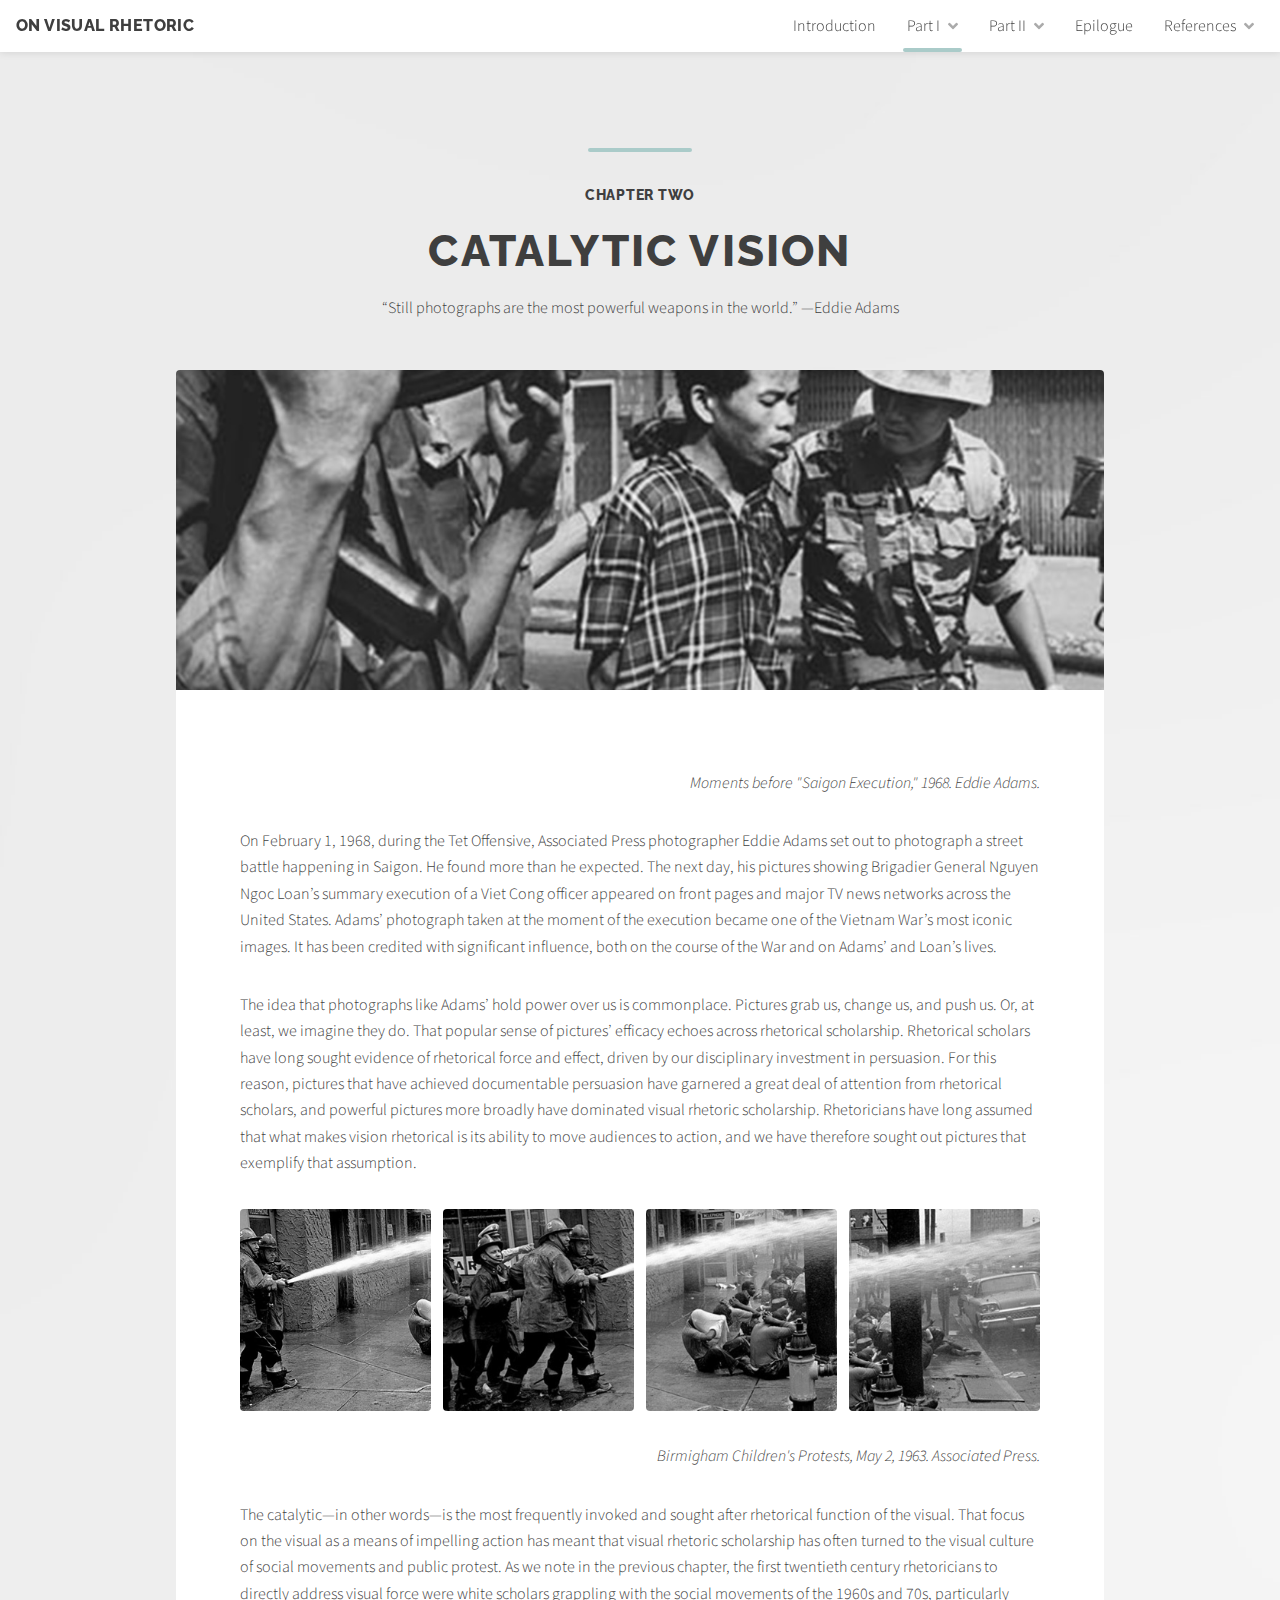
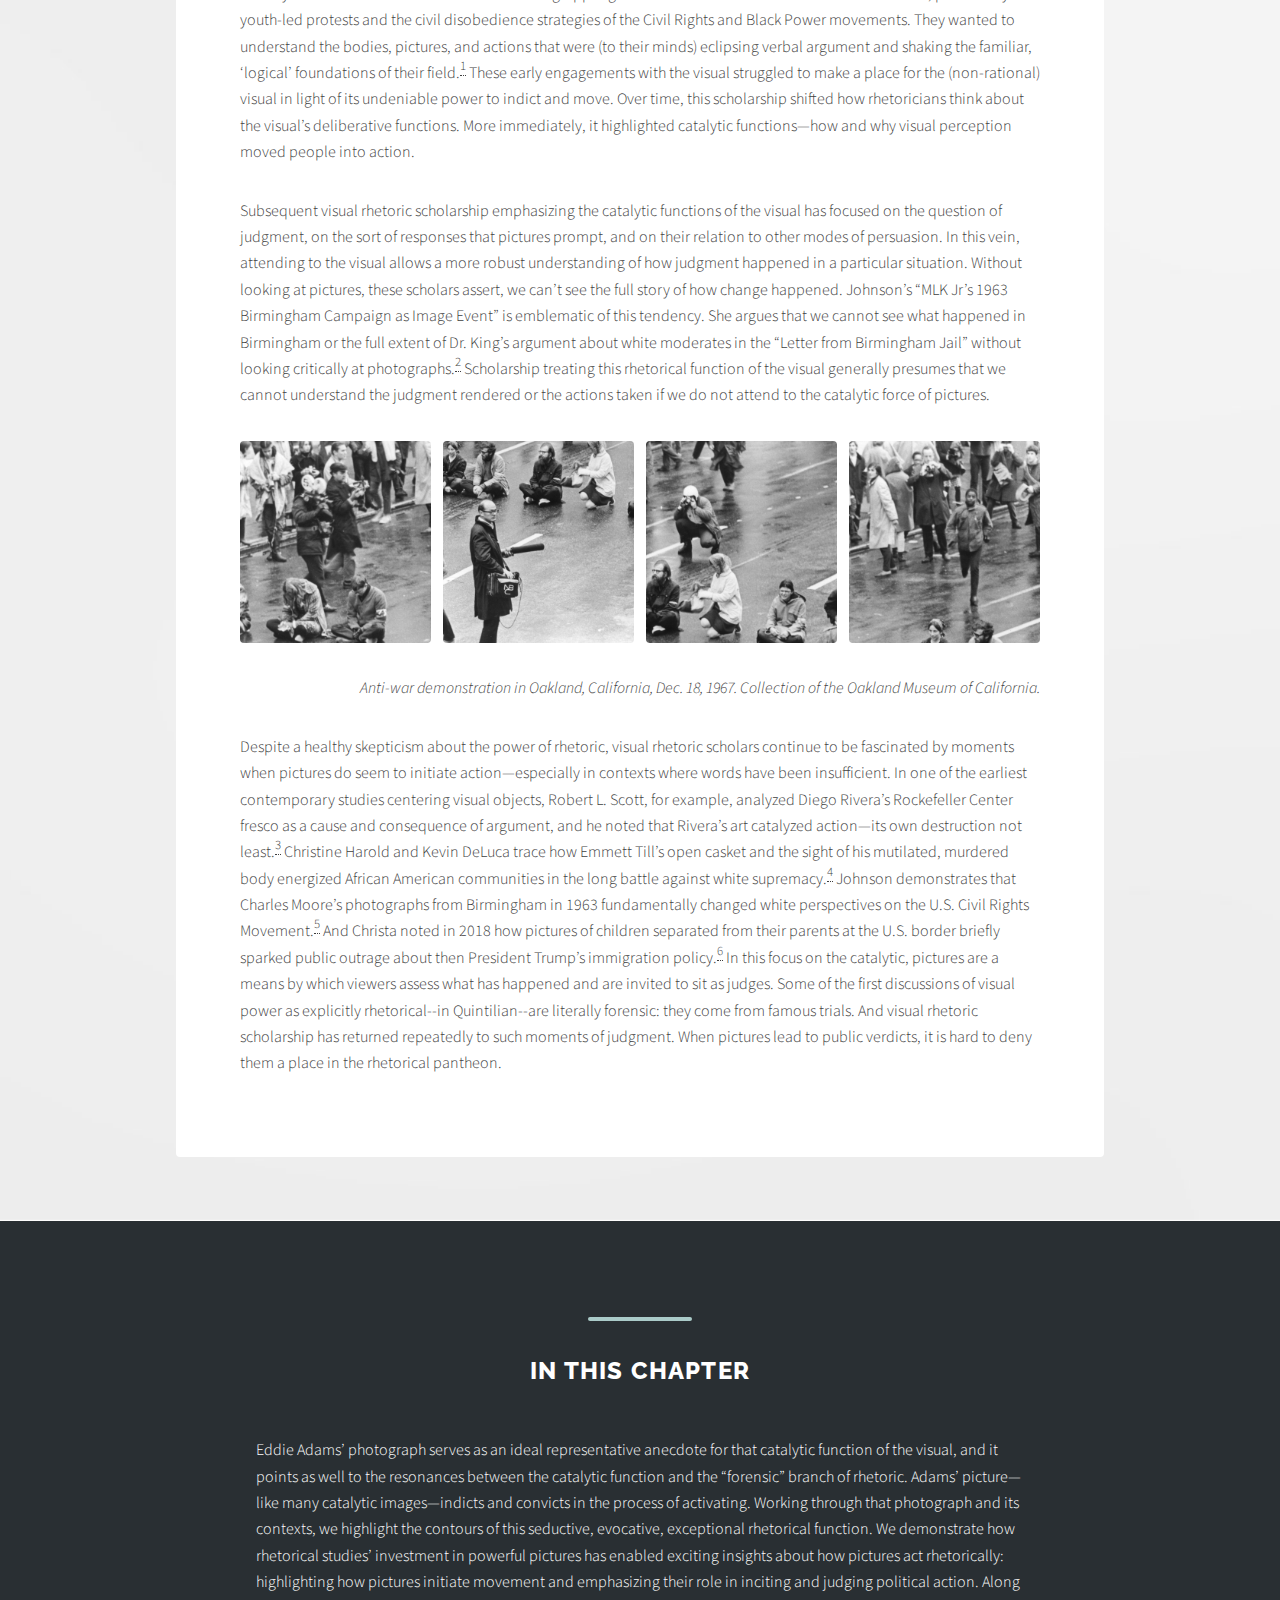
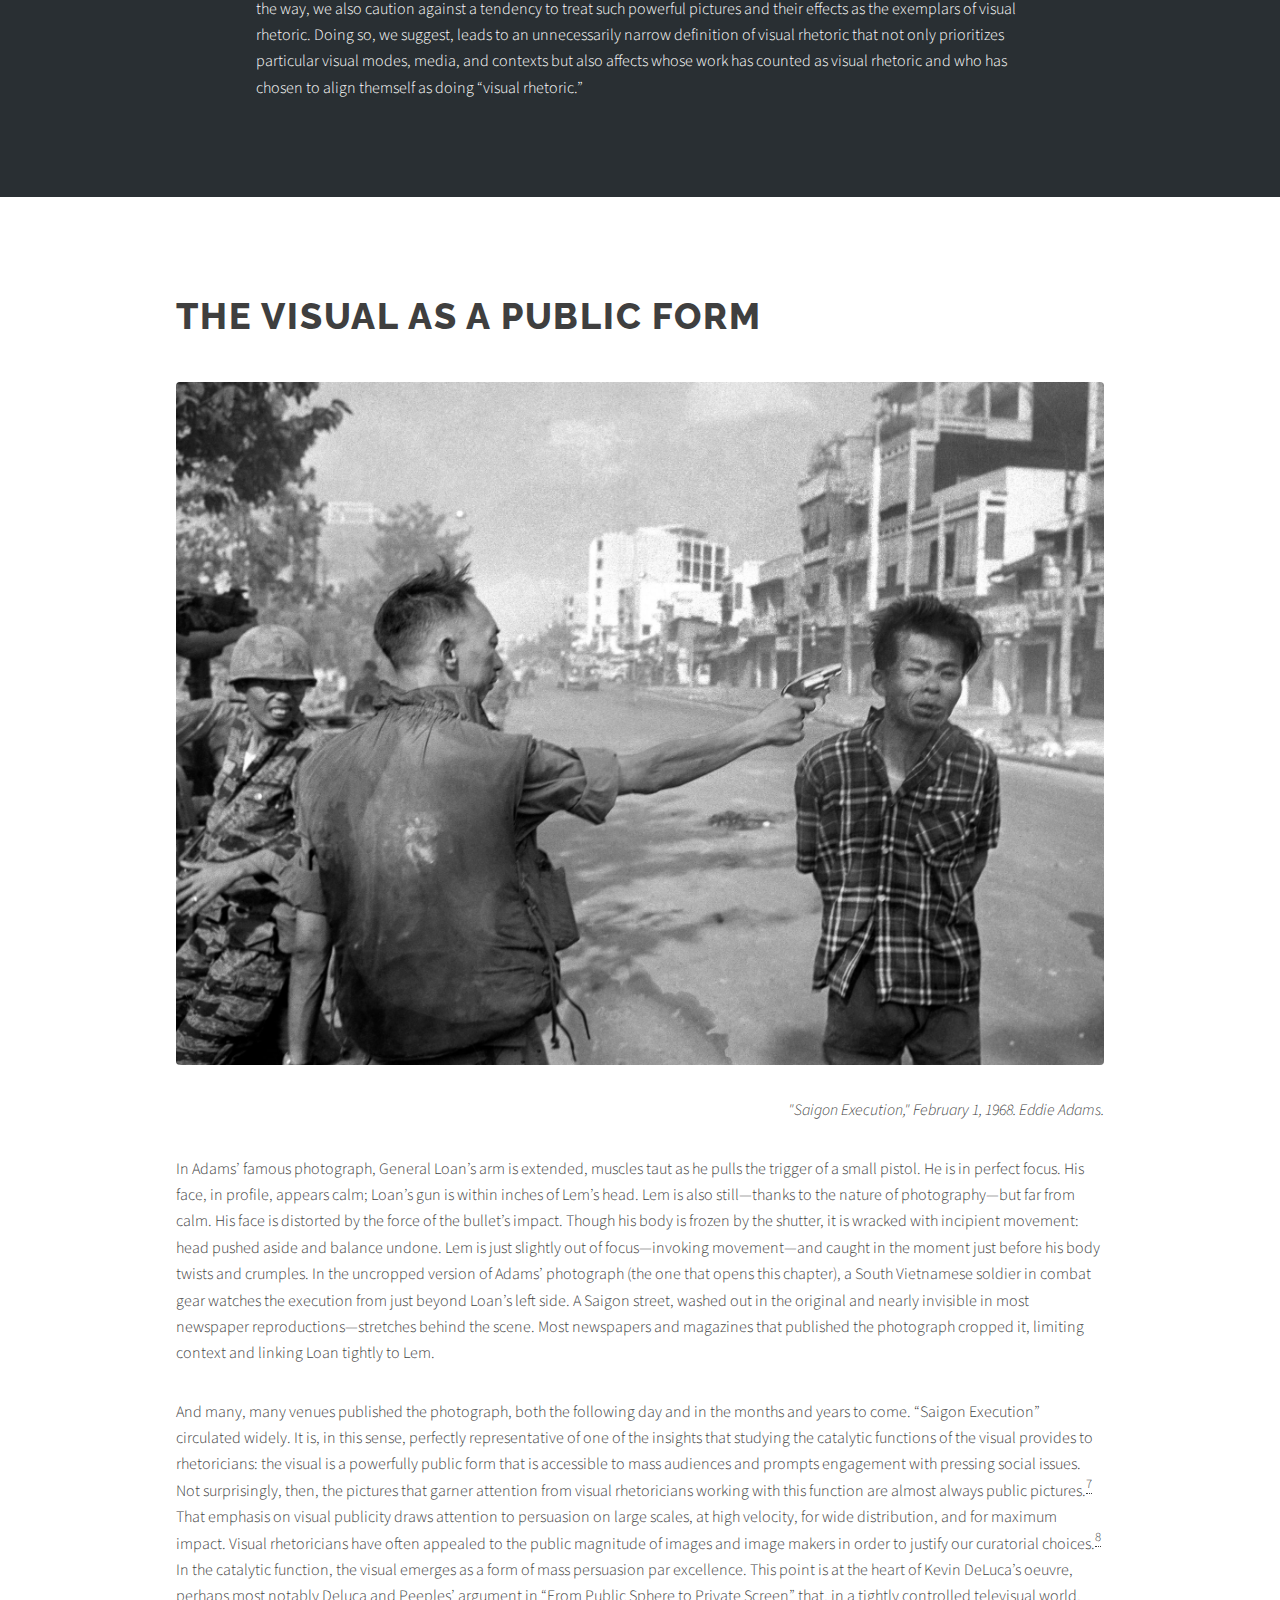
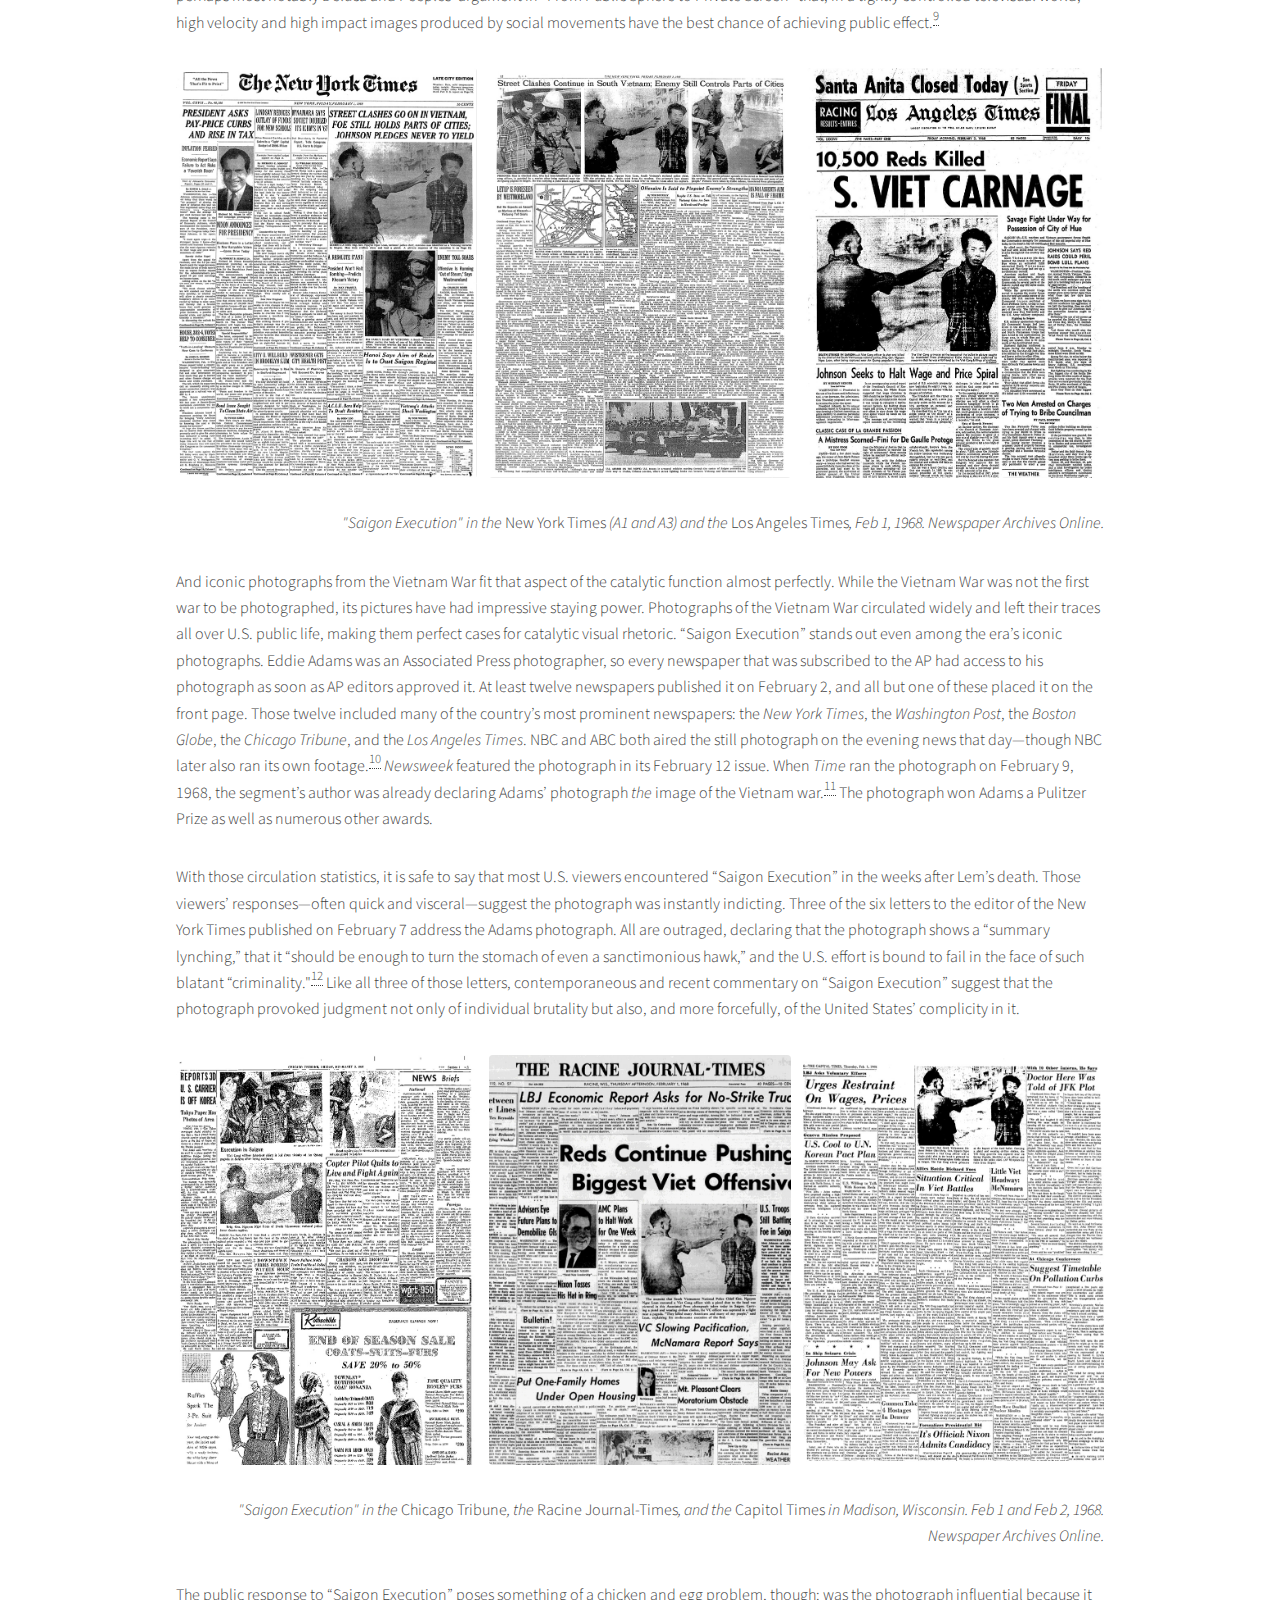
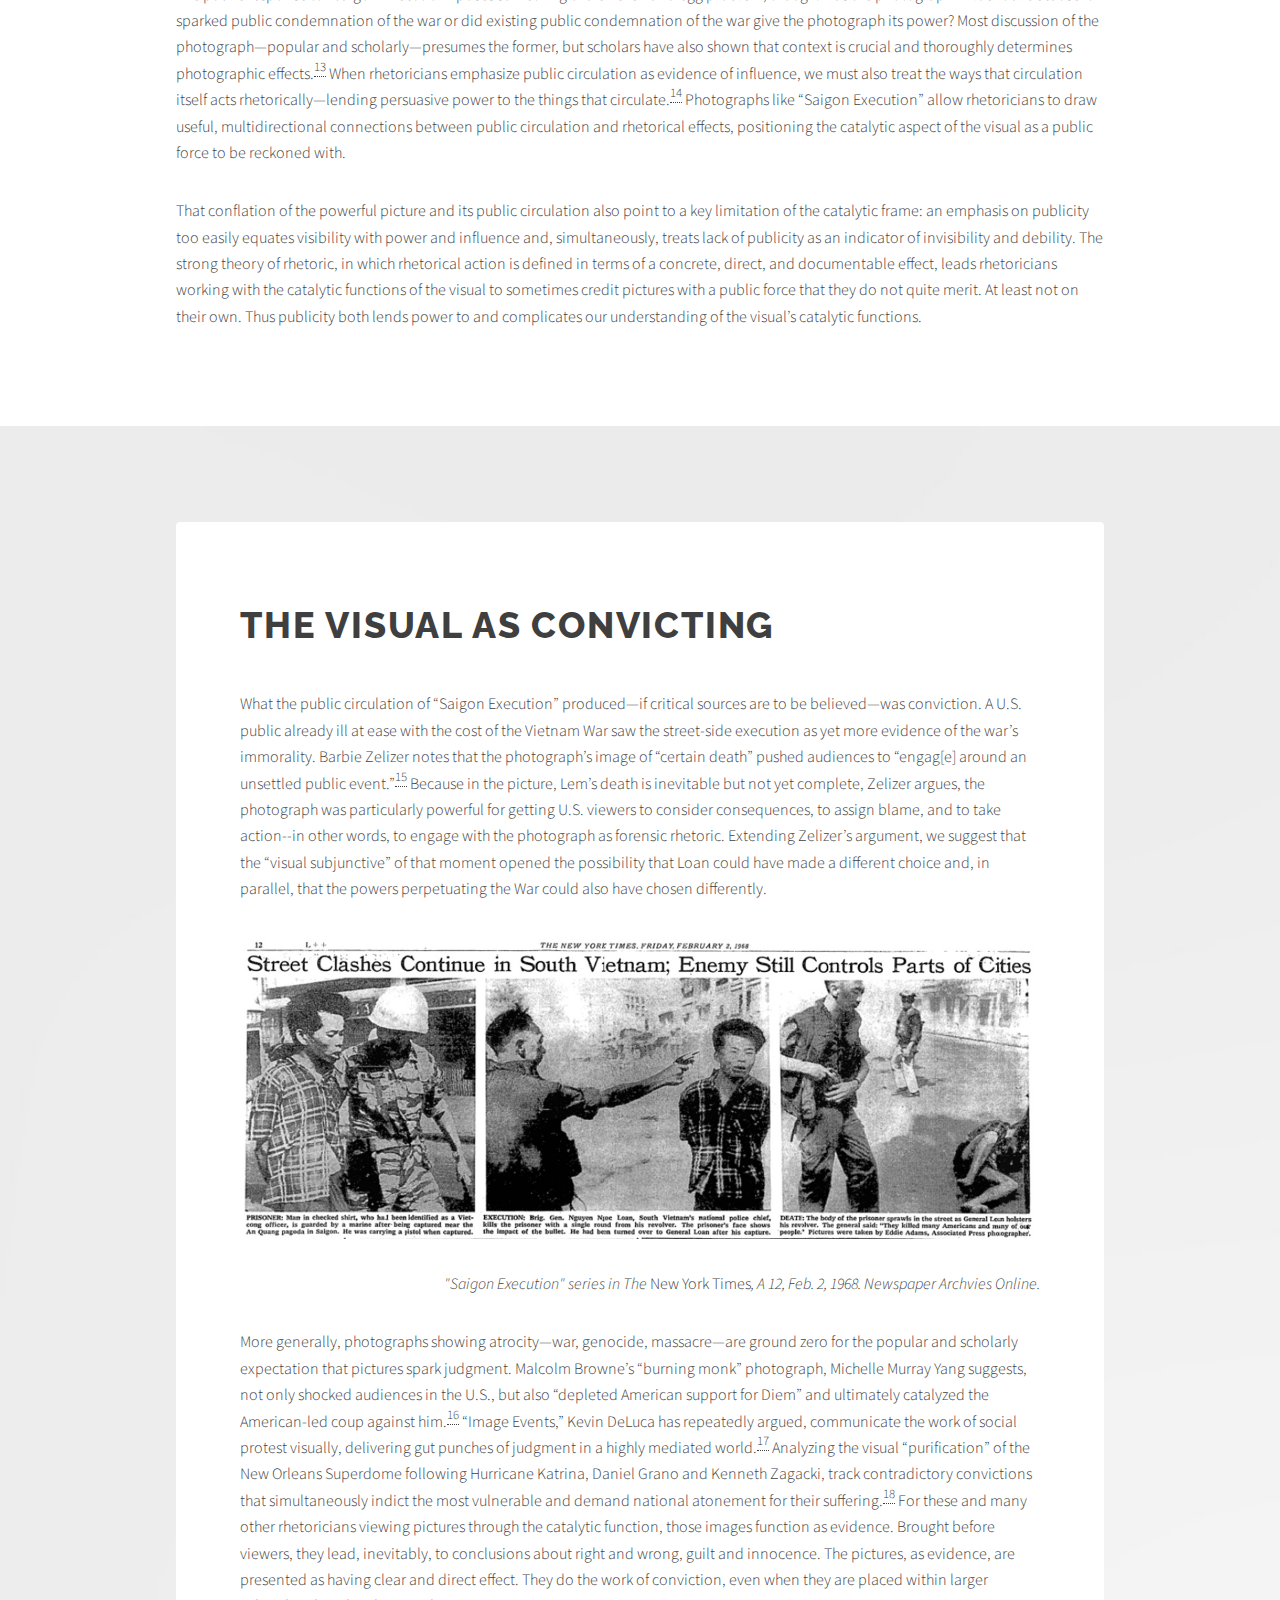
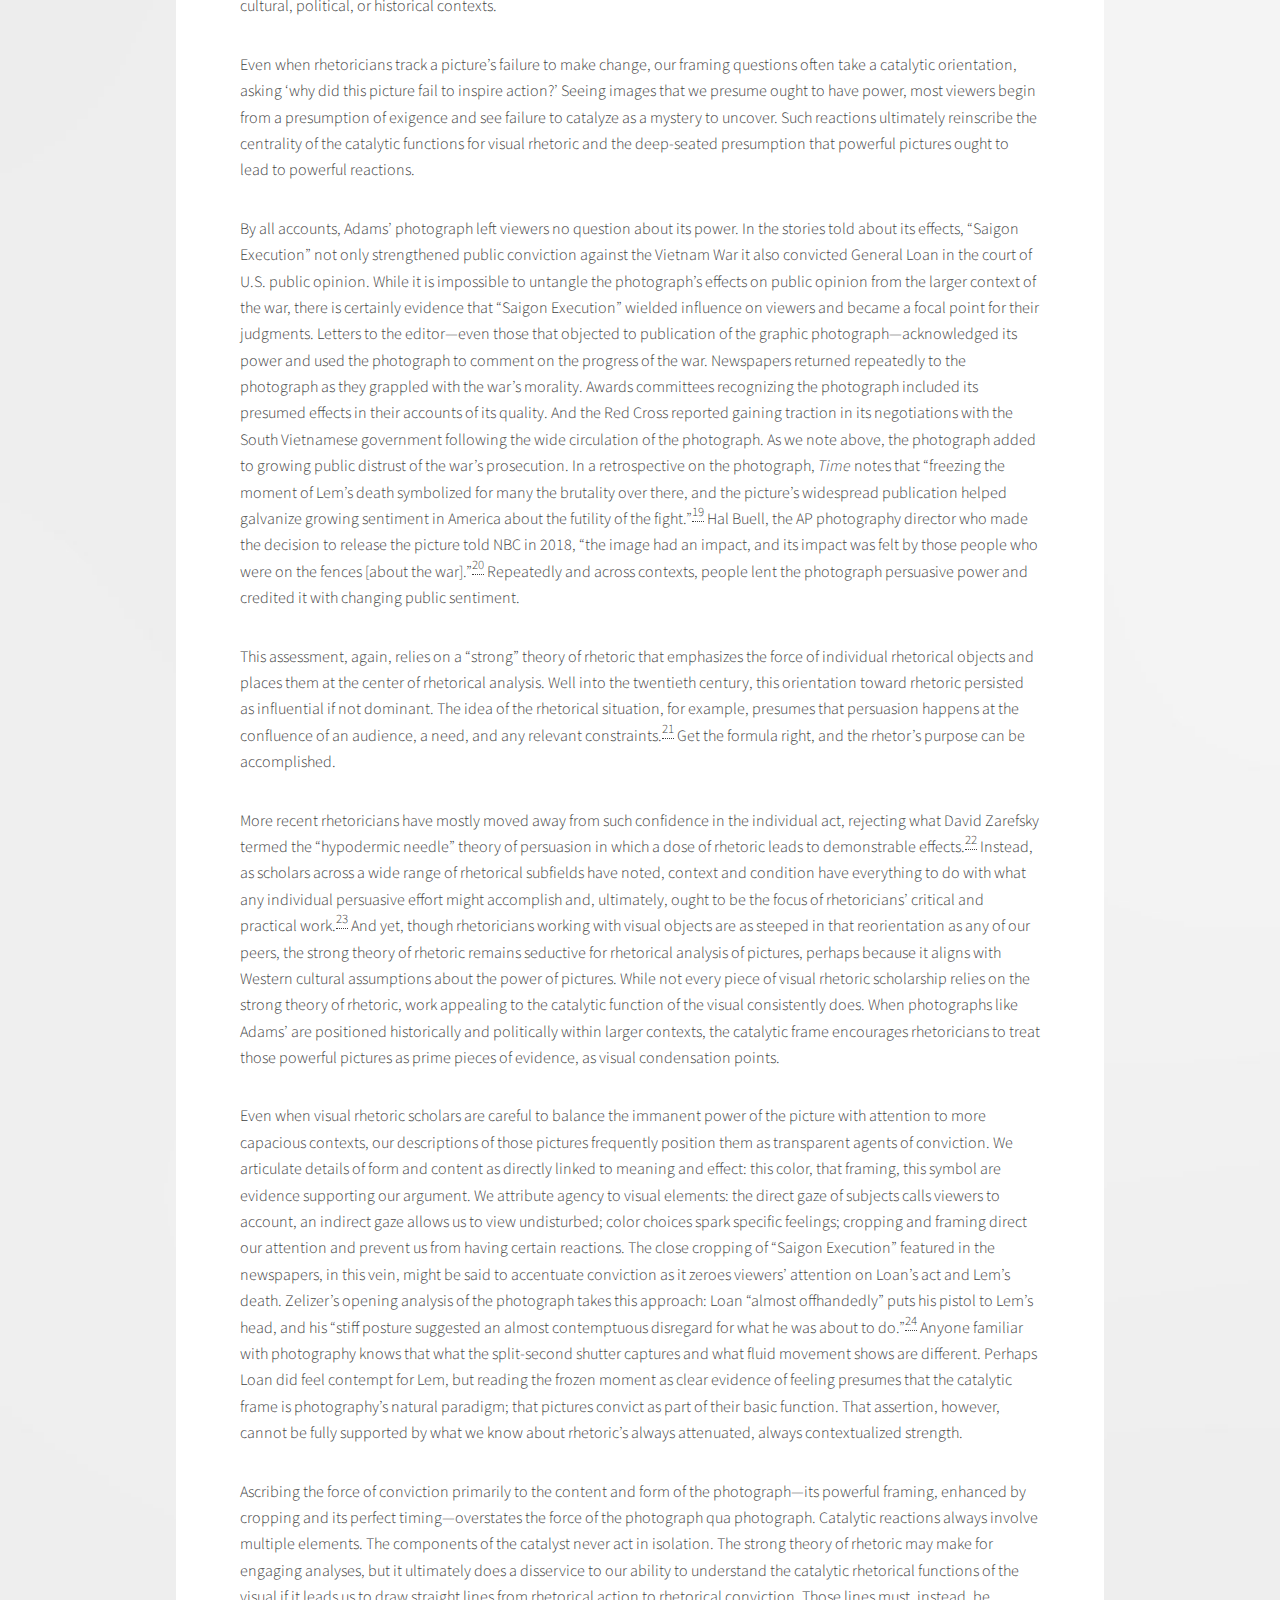
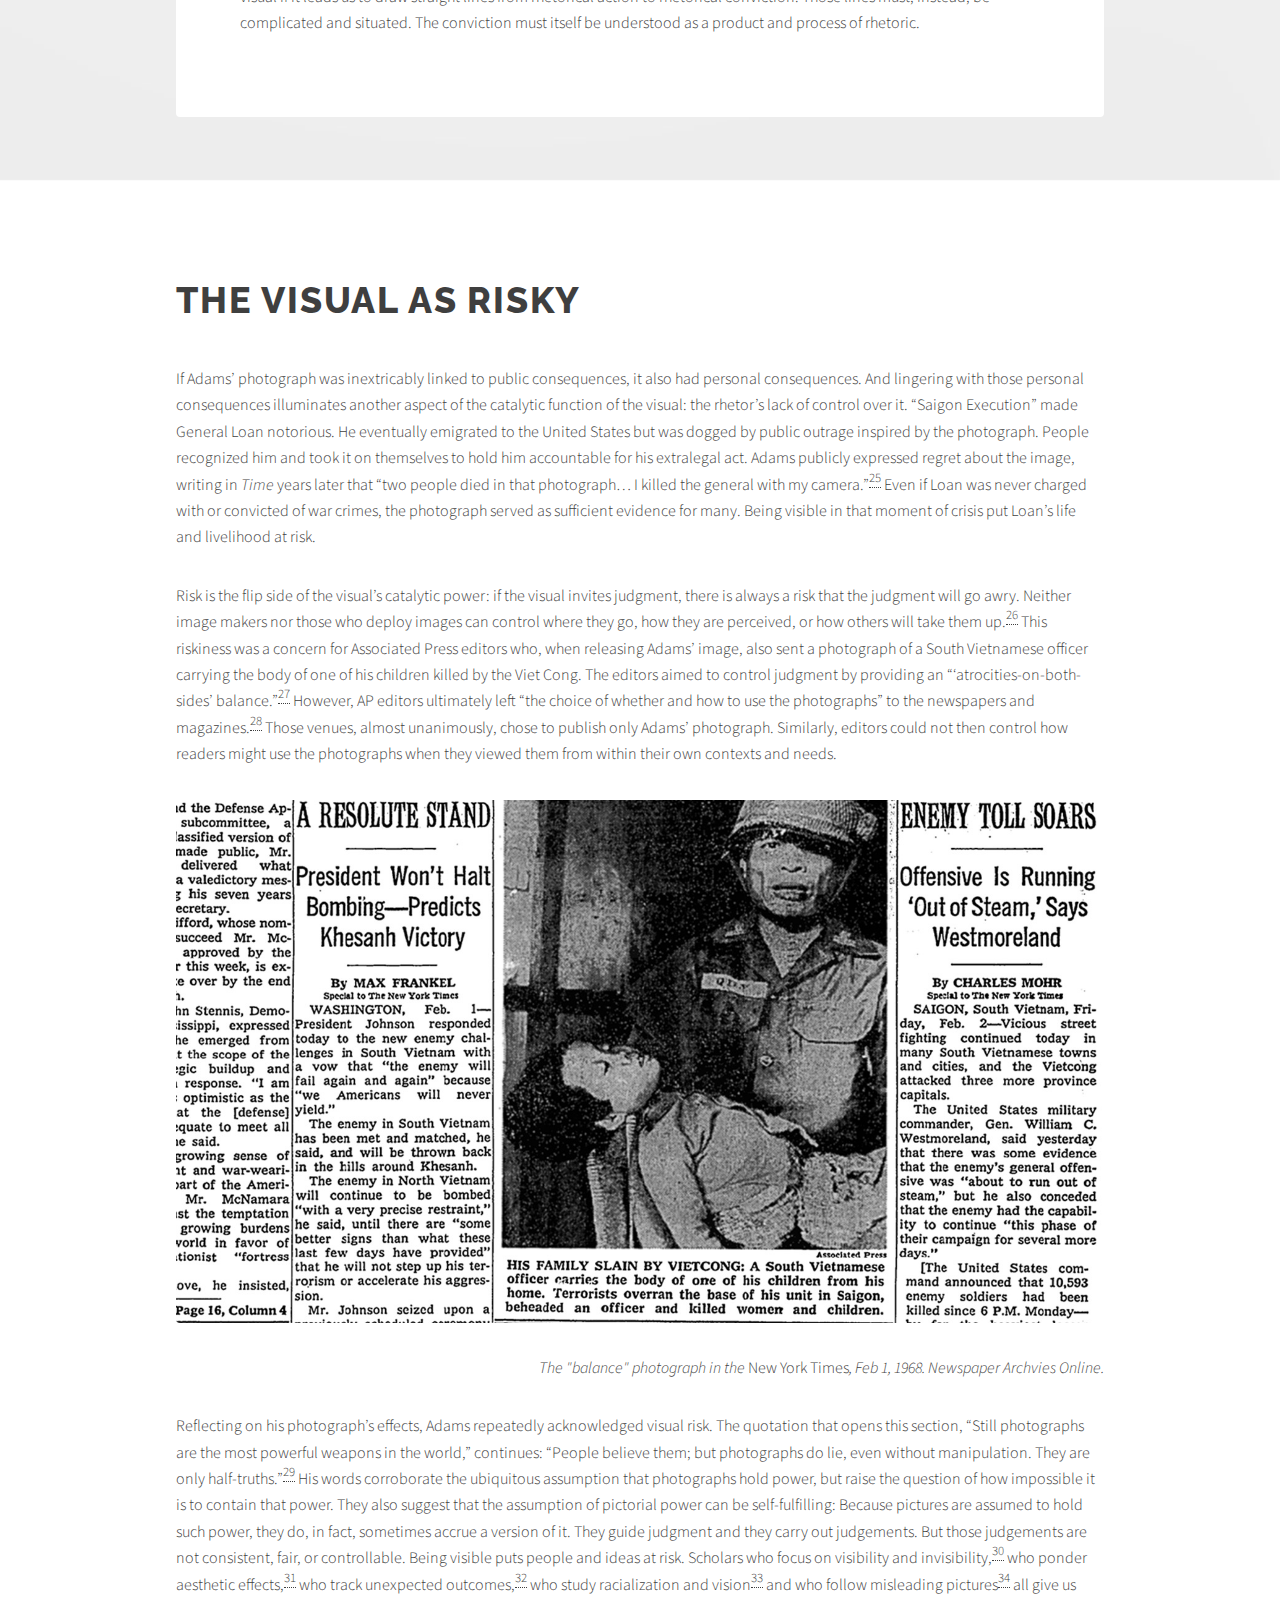
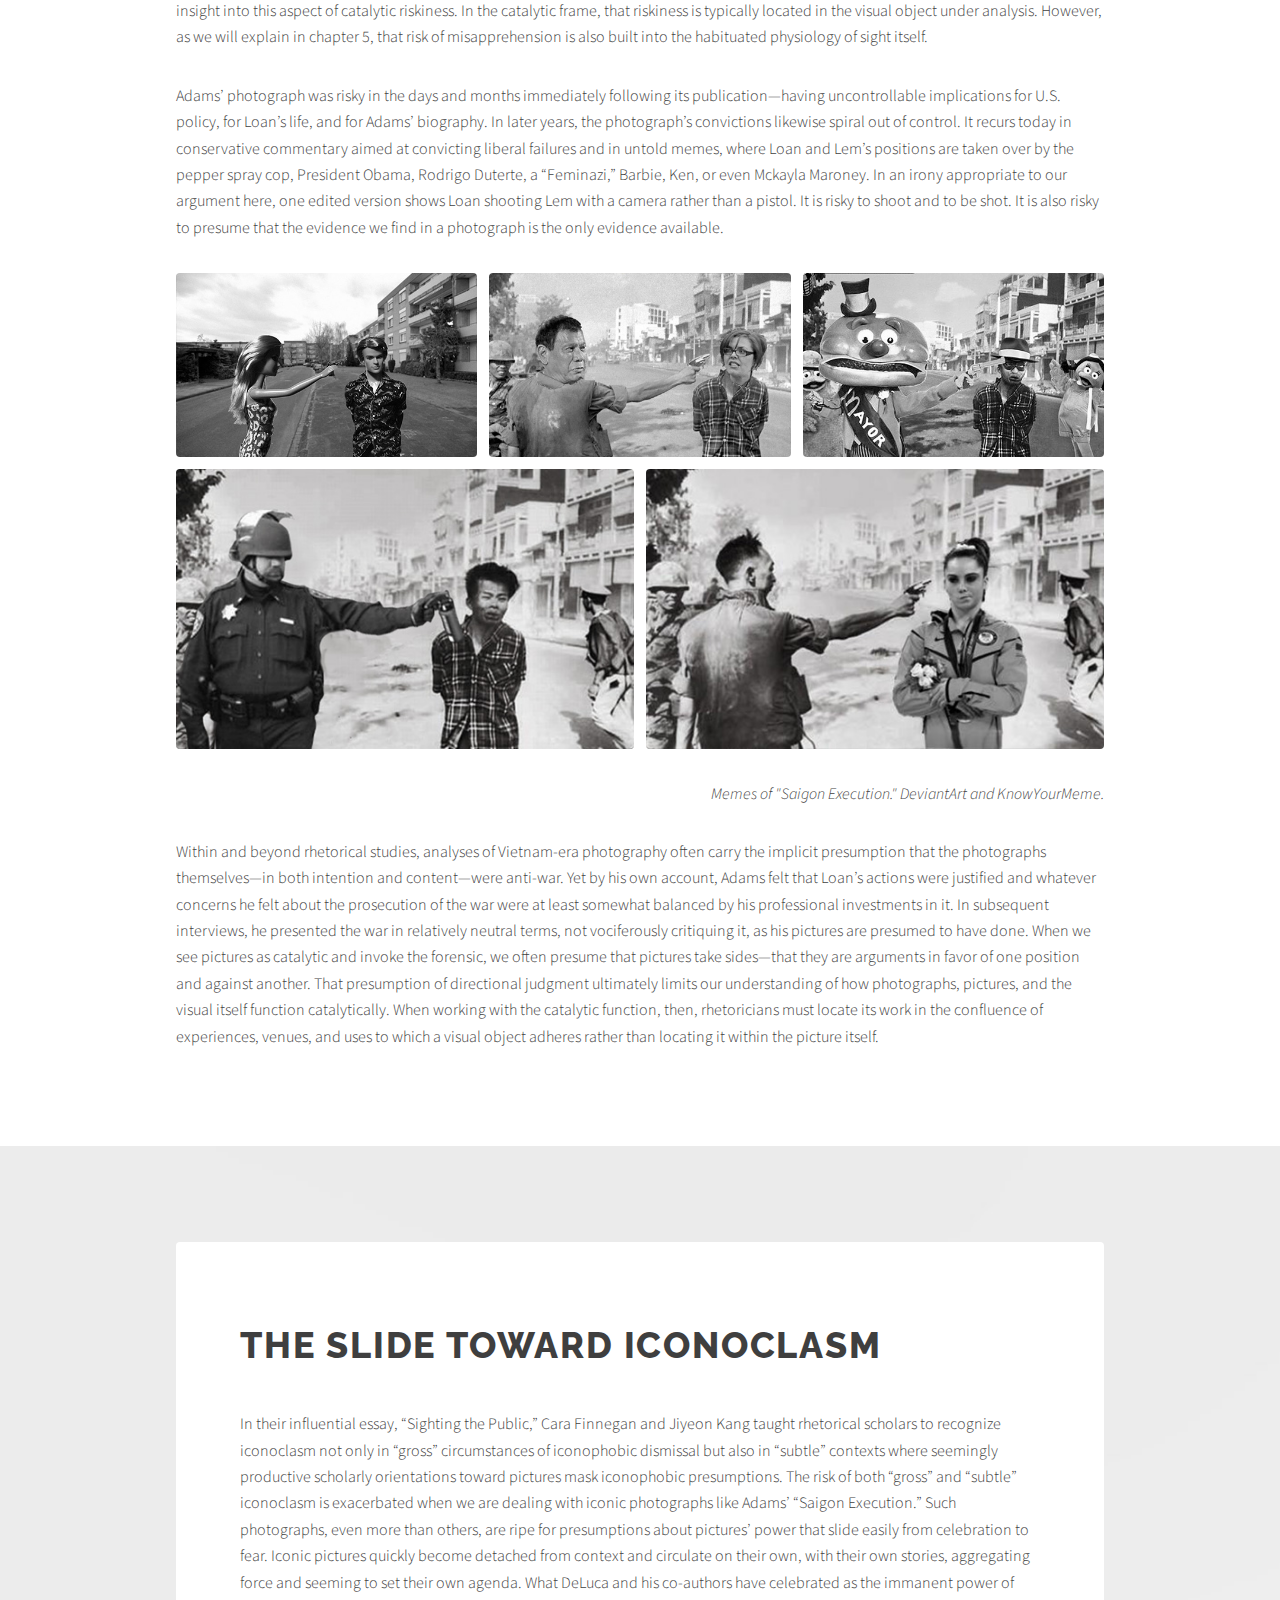
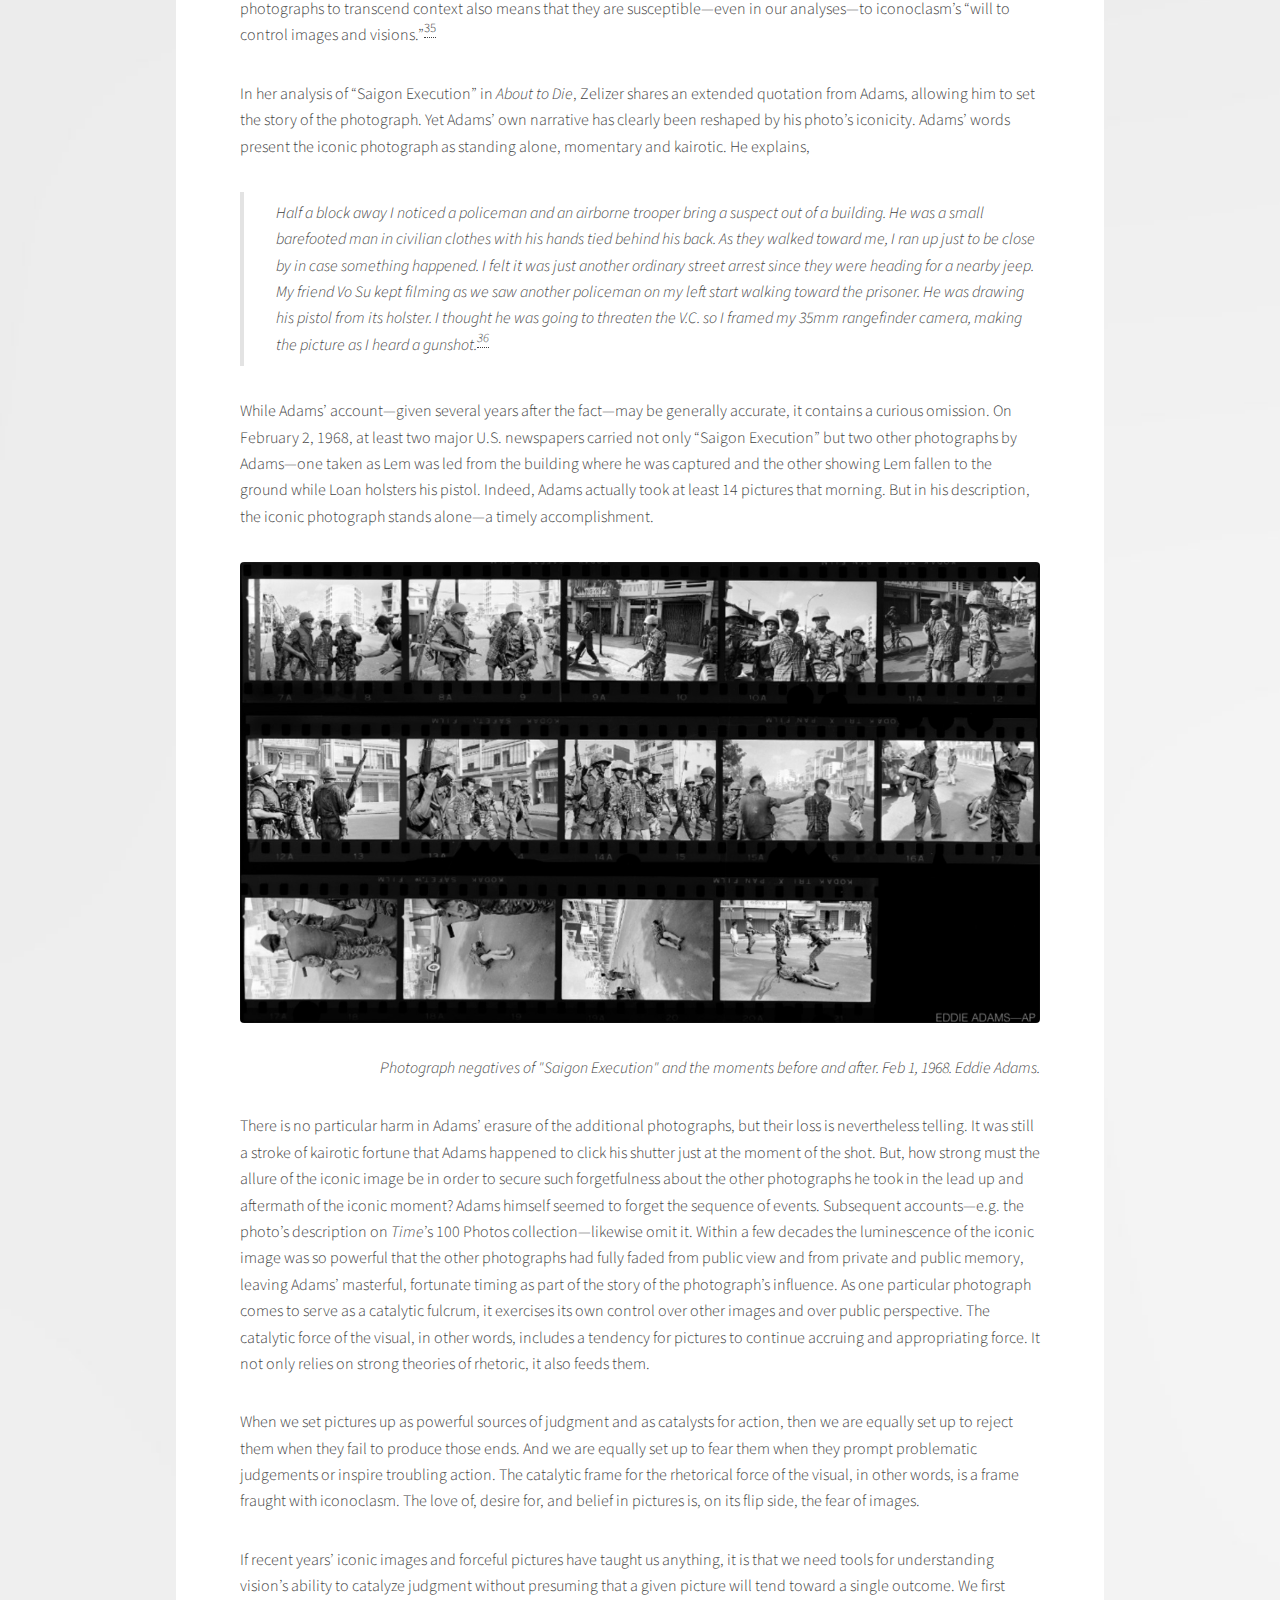
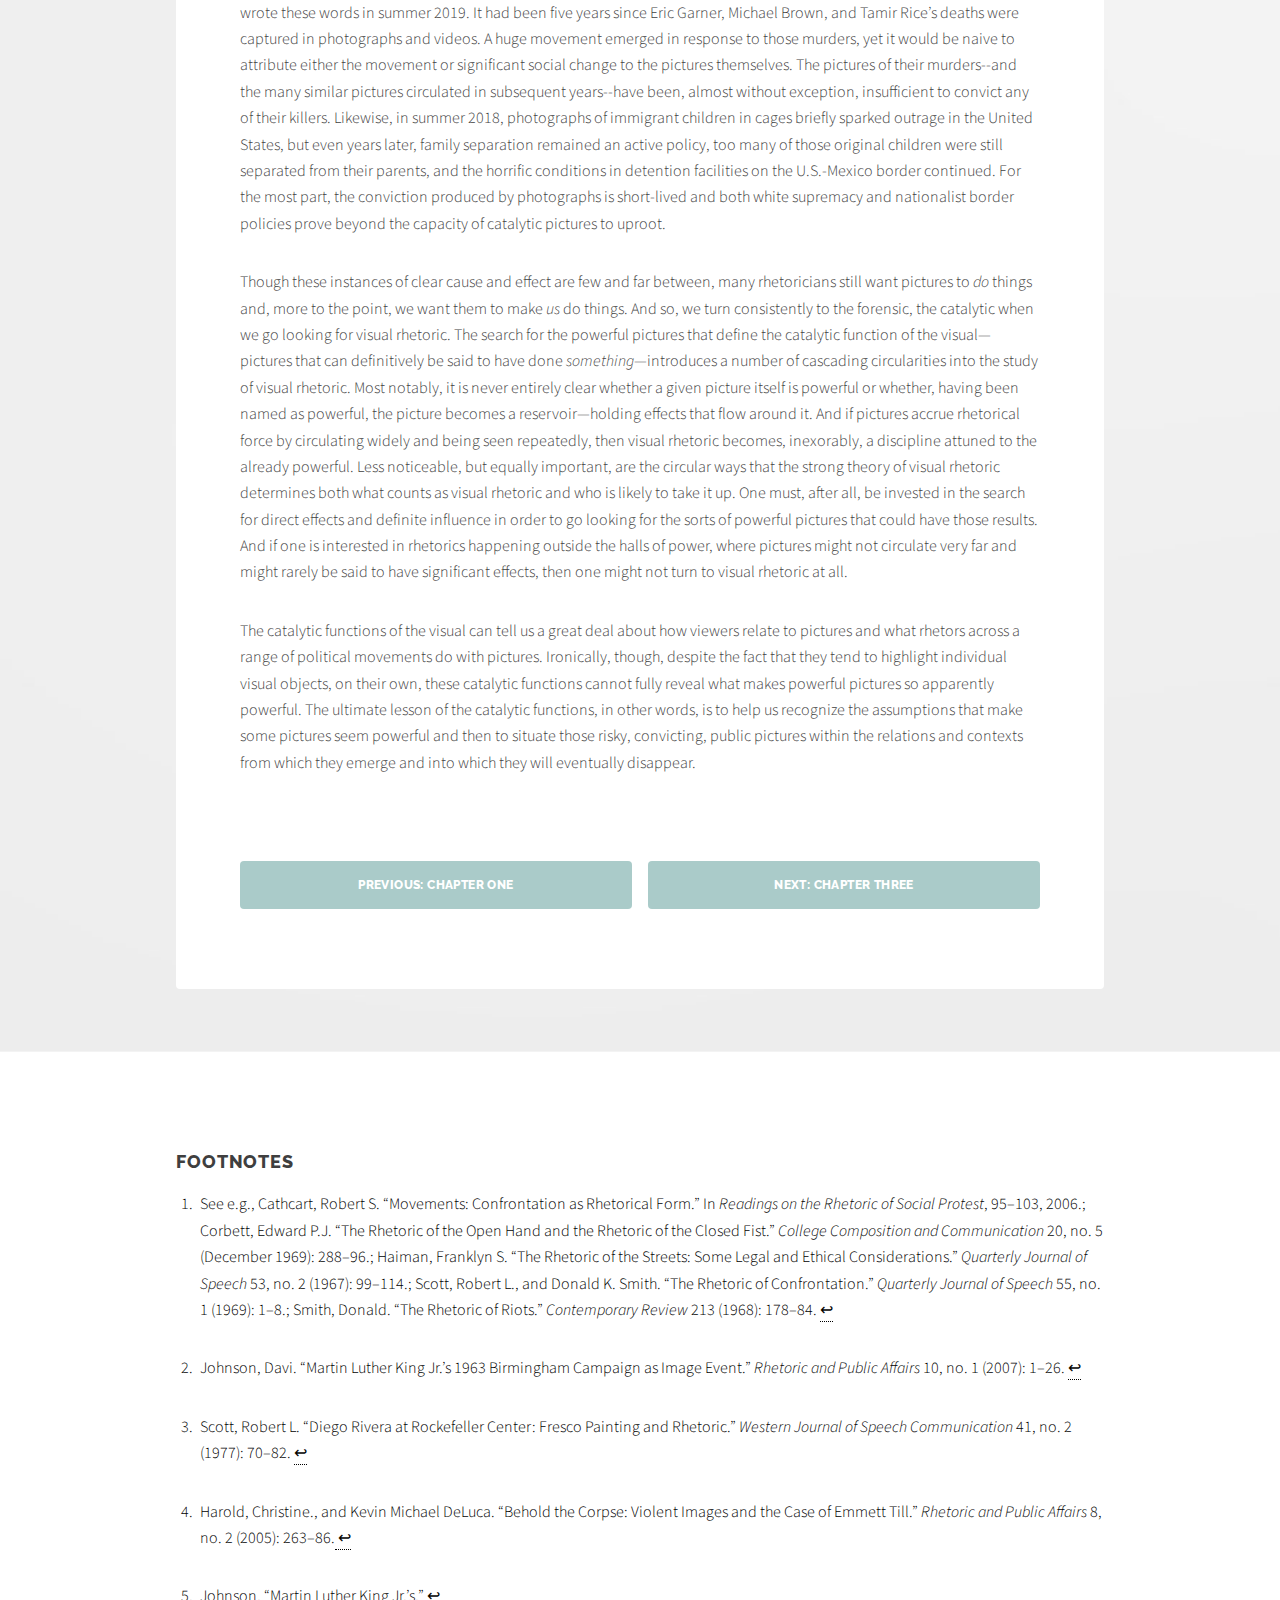
==== commit 280c3d3a: "Update chapter2.html" ====
--- a/chapter2.html
+++ b/chapter2.html
@@ -118,7 +118,7 @@
 							</div>
 					<p align="right"><em>"Saigon Execution" in the </em>New York Times<em> (A1 and A3) and the </em>Los Angeles Times<em>, Feb 1, 1968. Newspaper Archives Online.</em></p>
 					<p>And iconic photographs from the Vietnam War fit that aspect of the catalytic function almost perfectly. While the Vietnam War was not the first war to be photographed, its pictures have had impressive staying power. Photographs of the Vietnam War circulated widely and left their traces all over U.S. public life, making them perfect cases for catalytic visual rhetoric. “Saigon Execution” stands out even among the era’s iconic photographs. Eddie Adams was an Associated Press photographer, so every newspaper that was subscribed to the AP had access to his photograph as soon as AP editors approved it. At least twelve newspapers published it on February 2, and all but one of these placed it on the front page. Those twelve included many of the country’s most prominent newspapers: the <em>New York Times</em>, the <em>Washington Post</em>, the <em>Boston Globe</em>, the <em>Chicago Tribune</em>, and the <em>Los Angeles Times</em>. NBC and ABC both aired the still photograph on the evening news that day—though NBC later also ran its own footage.<sup id="fnref:10"><a href="#fn:10" rel="footnote">10</a></sup> <em>Newsweek</em> featured the photograph in its February 12 issue. When <em>Time</em> ran the photograph on February 9, 1968, the segment’s author was already declaring Adams’ photograph <em>the</em> image of the Vietnam war.<sup id="fnref:11"><a href="#fn:11" rel="footnote">11</a></sup> The photograph won Adams a Pulitzer Prize as well as numerous other awards.</p>
-					<p>With those circulation statistics, it is safe to say that most U.S. viewers encountered “Saigon Execution” in the weeks after Lem’s death. Those viewers’ responses—often quick and visceral—suggest the photograph was instantly indicting. Three of the six letters to the editor of the New York Times published on February 7 address the Adams photograph. All are outraged, declaring that the photograph shows a “summary lynching,” that it “should be enough to turn the stomach of even a sanctimonious hawk,” and the U.S. effort is bound to fail in the face of such blatant “criminality” (46).<sup id="fnref:12"><a href="#fn:12" rel="footnote">12</a></sup> Like all three of those letters, contemporaneous and recent commentary on “Saigon Execution” suggest that the photograph provoked judgment not only of individual brutality but also, and more forcefully, of the United States’ complicity in it. </p>
+					<p>With those circulation statistics, it is safe to say that most U.S. viewers encountered “Saigon Execution” in the weeks after Lem’s death. Those viewers’ responses—often quick and visceral—suggest the photograph was instantly indicting. Three of the six letters to the editor of the New York Times published on February 7 address the Adams photograph. All are outraged, declaring that the photograph shows a “summary lynching,” that it “should be enough to turn the stomach of even a sanctimonious hawk,” and the U.S. effort is bound to fail in the face of such blatant “criminality."<sup id="fnref:12"><a href="#fn:12" rel="footnote">12</a></sup> Like all three of those letters, contemporaneous and recent commentary on “Saigon Execution” suggest that the photograph provoked judgment not only of individual brutality but also, and more forcefully, of the United States’ complicity in it. </p>
 					<div class="box alt">
 								<div class="row gtr-50 gtr-uniform">
 										<div class="col-4"><span class="image fit"><img src="images/2-chicagotrib.jpg" alt="" /></span></div>
@@ -251,4 +251,4 @@
 			<script src="assets/js/main.js"></script>
 
 	</body>
-</html>+</html>
--- a/assets/css/main.css
+++ b/assets/css/main.css
@@ -0,0 +1,5081 @@
+@import url(fontawesome-all.min.css);
+@import url("https://fonts.googleapis.com/css?family=Raleway:800|Source+Sans+Pro:300,300i,600,600i");
+
+/*
+	Relativity by Pixelarity
+	pixelarity.com | hello@pixelarity.com
+	License: pixelarity.com/license
+*/
+
+html, body, div, span, applet, object,
+iframe, h1, h2, h3, h4, h5, h6, p, blockquote,
+pre, a, abbr, acronym, address, big, cite,
+code, del, dfn, em, img, ins, kbd, q, s, samp,
+small, strike, strong, sub, sup, tt, var, b,
+u, i, center, dl, dt, dd, ol, ul, li, fieldset,
+form, label, legend, table, caption, tbody,
+tfoot, thead, tr, th, td, article, aside,
+canvas, details, embed, figure, figcaption,
+footer, header, hgroup, menu, nav, output, ruby,
+section, summary, time, mark, audio, video {
+	margin: 0;
+	padding: 0;
+	border: 0;
+	font-size: 100%;
+	font: inherit;
+	vertical-align: baseline;}
+
+article, aside, details, figcaption, figure,
+footer, header, hgroup, menu, nav, section {
+	display: block;}
+
+body {
+	line-height: 1;
+}
+
+ol, ul {
+	list-style: none;
+}
+
+blockquote, q {
+	quotes: none;
+}
+
+	blockquote:before, blockquote:after, q:before, q:after {
+		content: '';
+		content: none;
+	}
+
+table {
+	border-collapse: collapse;
+	border-spacing: 0;
+}
+
+body {
+	-webkit-text-size-adjust: none;
+}
+
+mark {
+	background-color: transparent;
+	color: inherit;
+}
+
+input::-moz-focus-inner {
+	border: 0;
+	padding: 0;
+}
+
+input, select, textarea {
+	-moz-appearance: none;
+	-webkit-appearance: none;
+	-ms-appearance: none;
+	appearance: none;
+}
+
+/* Basic */
+
+	@-ms-viewport {
+		width: device-width;
+	}
+
+	body {
+		-ms-overflow-style: scrollbar;
+	}
+
+	@media screen and (max-width: 480px) {
+
+		html, body {
+			min-width: 320px;
+			overflow-x: hidden;
+		}
+
+	}
+
+	html {
+		box-sizing: border-box;
+	}
+
+	*, *:before, *:after {
+		box-sizing: inherit;
+	}
+
+	body {
+		background-color: #3f3f3f !important;
+	}
+
+		body.is-preload *, body.is-preload *:before, body.is-preload *:after {
+			-moz-animation: none !important;
+			-webkit-animation: none !important;
+			-ms-animation: none !important;
+			animation: none !important;
+			-moz-transition: none !important;
+			-webkit-transition: none !important;
+			-ms-transition: none !important;
+			transition: none !important;
+		}
+
+/* Type */
+
+	html {
+		font-size: 16pt;
+	}
+
+		@media screen and (max-width: 1680px) {
+
+			html {
+				font-size: 13pt;
+			}
+
+		}
+
+		@media screen and (max-width: 1280px) {
+
+			html {
+				font-size: 12pt;
+			}
+
+		}
+
+		@media screen and (max-width: 736px) {
+
+			html {
+				font-size: 11pt;
+			}
+
+		}
+
+		@media screen and (max-width: 360px) {
+
+			html {
+				font-size: 10.5pt;
+			}
+
+		}
+
+	body {
+		background-color: #ffffff;
+		color: #3f3f3f;
+	}
+
+	body, input, select, textarea {
+		font-family: "Source Sans Pro", Helvetica, sans-serif;
+		font-weight: 300;
+		font-size: 1rem;
+		line-height: 1.65;
+	}
+
+	a {
+		-moz-transition: color 0.2s ease-in-out, border-color 0.2s ease-in-out, box-shadow 0.2s ease-in-out;
+		-webkit-transition: color 0.2s ease-in-out, border-color 0.2s ease-in-out, box-shadow 0.2s ease-in-out;
+		-ms-transition: color 0.2s ease-in-out, border-color 0.2s ease-in-out, box-shadow 0.2s ease-in-out;
+		transition: color 0.2s ease-in-out, border-color 0.2s ease-in-out, box-shadow 0.2s ease-in-out;
+		border-bottom: dotted 1px;
+		text-decoration: none;
+	}
+
+		a:before, a strong {
+			-moz-transition: color 0.2s ease-in-out, border-color 0.2s ease-in-out, box-shadow 0.2s ease-in-out;
+			-webkit-transition: color 0.2s ease-in-out, border-color 0.2s ease-in-out, box-shadow 0.2s ease-in-out;
+			-ms-transition: color 0.2s ease-in-out, border-color 0.2s ease-in-out, box-shadow 0.2s ease-in-out;
+			transition: color 0.2s ease-in-out, border-color 0.2s ease-in-out, box-shadow 0.2s ease-in-out;
+		}
+
+		a:hover {
+			border-bottom-color: transparent;
+		}
+
+			a:hover:before, a:hover strong {
+				color: inherit !important;
+			}
+
+	strong, b {
+		font-weight: 600;
+	}
+
+	em, i {
+		font-style: italic;
+	}
+
+	p {
+		margin: 0 0 2rem 0;
+	}
+
+	h1, h2, h3, h4, h5, h6 {
+		font-family: "Raleway", Helvetica, sans-serif;
+		font-weight: 800;
+		line-height: 1.5;
+		margin: 0 0 1rem 0;
+		text-transform: uppercase;
+		letter-spacing: 0.05em;
+	}
+
+		h1 a, h2 a, h3 a, h4 a, h5 a, h6 a {
+			color: inherit;
+			text-decoration: none;
+		}
+
+	h1 {
+		font-size: 2.75rem;
+		line-height: 1.3;
+	}
+
+	h2 {
+		font-size: 2.25rem;
+		line-height: 1.3;
+	}
+
+	h3 {
+		font-size: 1.5rem;
+	}
+
+	h4 {
+		font-size: 1.1rem;
+	}
+
+	h5 {
+		font-size: 0.9rem;
+	}
+
+	h6 {
+		font-size: 0.7rem;
+	}
+
+	@media screen and (max-width: 736px) {
+
+		h1 {
+			font-size: 2.25rem;
+		}
+
+		h2 {
+			font-size: 1.5rem;
+		}
+
+		h3 {
+			font-size: 1rem;
+		}
+
+		h4 {
+			font-size: 0.9rem;
+		}
+
+		h5 {
+			font-size: 0.8rem;
+		}
+
+		h6 {
+			font-size: 0.7rem;
+		}
+
+	}
+
+	sub {
+		font-size: 0.8rem;
+		position: relative;
+		top: 0.5rem;
+	}
+
+	sup {
+		font-size: 0.8rem;
+		position: relative;
+		top: -0.5rem;
+	}
+
+	blockquote {
+		border-left: solid 4px;
+		font-style: italic;
+		margin: 0 0 2rem 0;
+		padding: 0.5rem 0 0.5rem 2rem;
+	}
+
+	code {
+		border-radius: 4px;
+		border: solid 1px;
+		font-family: "Courier New", monospace;
+		font-size: 0.9rem;
+		margin: 0 0.25rem;
+		padding: 0.25rem 0.65rem;
+	}
+
+	pre {
+		-webkit-overflow-scrolling: touch;
+		font-family: "Courier New", monospace;
+		font-size: 0.9rem;
+		margin: 0 0 2rem 0;
+	}
+
+		pre code {
+			display: block;
+			line-height: 1.75;
+			padding: 1rem 1.5rem;
+			overflow-x: auto;
+		}
+
+	hr {
+		border: 0;
+		border-bottom: solid 1px;
+		margin: 2rem 0;
+	}
+
+		hr.major {
+			margin: 3rem 0;
+		}
+
+	.align-left {
+		text-align: left;
+	}
+
+	.align-center {
+		text-align: center;
+	}
+
+	.align-right {
+		text-align: right;
+	}
+
+	input, select, textarea {
+		color: #3f3f3f;
+	}
+
+	a {
+		color: inherit;
+	}
+
+		a:hover {
+			color: #AACBC9 !important;
+		}
+
+	strong, b {
+		color: #3f3f3f;
+	}
+
+	h1, h2, h3, h4, h5, h6 {
+		color: #3f3f3f;
+	}
+
+	blockquote {
+		border-left-color: rgba(143, 143, 143, 0.25);
+	}
+
+	code {
+		background: rgba(143, 143, 143, 0.075);
+		border-color: rgba(143, 143, 143, 0.25);
+	}
+
+	hr {
+		border-bottom-color: rgba(143, 143, 143, 0.25);
+	}
+
+/* Row */
+
+	.row {
+		display: flex;
+		flex-wrap: wrap;
+		box-sizing: border-box;
+		align-items: stretch;
+	}
+
+		.row > * {
+			box-sizing: border-box;
+		}
+
+		.row.gtr-uniform > * > :last-child {
+			margin-bottom: 0;
+		}
+
+		.row.aln-left {
+			justify-content: flex-start;
+		}
+
+		.row.aln-center {
+			justify-content: center;
+		}
+
+		.row.aln-right {
+			justify-content: flex-end;
+		}
+
+		.row.aln-top {
+			align-items: flex-start;
+		}
+
+		.row.aln-middle {
+			align-items: center;
+		}
+
+		.row.aln-bottom {
+			align-items: flex-end;
+		}
+
+		.row > .imp {
+			order: -1;
+		}
+
+		.row > .col-1 {
+			width: 8.33333%;
+		}
+
+		.row > .off-1 {
+			margin-left: 8.33333%;
+		}
+
+		.row > .col-2 {
+			width: 16.66667%;
+		}
+
+		.row > .off-2 {
+			margin-left: 16.66667%;
+		}
+
+		.row > .col-3 {
+			width: 25%;
+		}
+
+		.row > .off-3 {
+			margin-left: 25%;
+		}
+
+		.row > .col-4 {
+			width: 33.33333%;
+		}
+
+		.row > .off-4 {
+			margin-left: 33.33333%;
+		}
+
+		.row > .col-5 {
+			width: 41.66667%;
+		}
+
+		.row > .off-5 {
+			margin-left: 41.66667%;
+		}
+
+		.row > .col-6 {
+			width: 50%;
+		}
+
+		.row > .off-6 {
+			margin-left: 50%;
+		}
+
+		.row > .col-7 {
+			width: 58.33333%;
+		}
+
+		.row > .off-7 {
+			margin-left: 58.33333%;
+		}
+
+		.row > .col-8 {
+			width: 66.66667%;
+		}
+
+		.row > .off-8 {
+			margin-left: 66.66667%;
+		}
+
+		.row > .col-9 {
+			width: 75%;
+		}
+
+		.row > .off-9 {
+			margin-left: 75%;
+		}
+
+		.row > .col-10 {
+			width: 83.33333%;
+		}
+
+		.row > .off-10 {
+			margin-left: 83.33333%;
+		}
+
+		.row > .col-11 {
+			width: 91.66667%;
+		}
+
+		.row > .off-11 {
+			margin-left: 91.66667%;
+		}
+
+		.row > .col-12 {
+			width: 100%;
+		}
+
+		.row > .off-12 {
+			margin-left: 100%;
+		}
+
+		.row.gtr-0 {
+			margin-top: 0;
+			margin-left: 0rem;
+		}
+
+			.row.gtr-0 > * {
+				padding: 0 0 0 0rem;
+			}
+
+			.row.gtr-0.gtr-uniform {
+				margin-top: 0rem;
+			}
+
+				.row.gtr-0.gtr-uniform > * {
+					padding-top: 0rem;
+				}
+
+		.row.gtr-25 {
+			margin-top: 0;
+			margin-left: -0.375rem;
+		}
+
+			.row.gtr-25 > * {
+				padding: 0 0 0 0.375rem;
+			}
+
+			.row.gtr-25.gtr-uniform {
+				margin-top: -0.375rem;
+			}
+
+				.row.gtr-25.gtr-uniform > * {
+					padding-top: 0.375rem;
+				}
+
+		.row.gtr-50 {
+			margin-top: 0;
+			margin-left: -0.75rem;
+		}
+
+			.row.gtr-50 > * {
+				padding: 0 0 0 0.75rem;
+			}
+
+			.row.gtr-50.gtr-uniform {
+				margin-top: -0.75rem;
+			}
+
+				.row.gtr-50.gtr-uniform > * {
+					padding-top: 0.75rem;
+				}
+
+		.row {
+			margin-top: 0;
+			margin-left: -1.5rem;
+		}
+
+			.row > * {
+				padding: 0 0 0 1.5rem;
+			}
+
+			.row.gtr-uniform {
+				margin-top: -1.5rem;
+			}
+
+				.row.gtr-uniform > * {
+					padding-top: 1.5rem;
+				}
+
+		.row.gtr-150 {
+			margin-top: 0;
+			margin-left: -2.25rem;
+		}
+
+			.row.gtr-150 > * {
+				padding: 0 0 0 2.25rem;
+			}
+
+			.row.gtr-150.gtr-uniform {
+				margin-top: -2.25rem;
+			}
+
+				.row.gtr-150.gtr-uniform > * {
+					padding-top: 2.25rem;
+				}
+
+		.row.gtr-200 {
+			margin-top: 0;
+			margin-left: -3rem;
+		}
+
+			.row.gtr-200 > * {
+				padding: 0 0 0 3rem;
+			}
+
+			.row.gtr-200.gtr-uniform {
+				margin-top: -3rem;
+			}
+
+				.row.gtr-200.gtr-uniform > * {
+					padding-top: 3rem;
+				}
+
+		@media screen and (max-width: 1680px) {
+
+			.row {
+				display: flex;
+				flex-wrap: wrap;
+				box-sizing: border-box;
+				align-items: stretch;
+			}
+
+				.row > * {
+					box-sizing: border-box;
+				}
+
+				.row.gtr-uniform > * > :last-child {
+					margin-bottom: 0;
+				}
+
+				.row.aln-left {
+					justify-content: flex-start;
+				}
+
+				.row.aln-center {
+					justify-content: center;
+				}
+
+				.row.aln-right {
+					justify-content: flex-end;
+				}
+
+				.row.aln-top {
+					align-items: flex-start;
+				}
+
+				.row.aln-middle {
+					align-items: center;
+				}
+
+				.row.aln-bottom {
+					align-items: flex-end;
+				}
+
+				.row > .imp-xlarge {
+					order: -1;
+				}
+
+				.row > .col-1-xlarge {
+					width: 8.33333%;
+				}
+
+				.row > .off-1-xlarge {
+					margin-left: 8.33333%;
+				}
+
+				.row > .col-2-xlarge {
+					width: 16.66667%;
+				}
+
+				.row > .off-2-xlarge {
+					margin-left: 16.66667%;
+				}
+
+				.row > .col-3-xlarge {
+					width: 25%;
+				}
+
+				.row > .off-3-xlarge {
+					margin-left: 25%;
+				}
+
+				.row > .col-4-xlarge {
+					width: 33.33333%;
+				}
+
+				.row > .off-4-xlarge {
+					margin-left: 33.33333%;
+				}
+
+				.row > .col-5-xlarge {
+					width: 41.66667%;
+				}
+
+				.row > .off-5-xlarge {
+					margin-left: 41.66667%;
+				}
+
+				.row > .col-6-xlarge {
+					width: 50%;
+				}
+
+				.row > .off-6-xlarge {
+					margin-left: 50%;
+				}
+
+				.row > .col-7-xlarge {
+					width: 58.33333%;
+				}
+
+				.row > .off-7-xlarge {
+					margin-left: 58.33333%;
+				}
+
+				.row > .col-8-xlarge {
+					width: 66.66667%;
+				}
+
+				.row > .off-8-xlarge {
+					margin-left: 66.66667%;
+				}
+
+				.row > .col-9-xlarge {
+					width: 75%;
+				}
+
+				.row > .off-9-xlarge {
+					margin-left: 75%;
+				}
+
+				.row > .col-10-xlarge {
+					width: 83.33333%;
+				}
+
+				.row > .off-10-xlarge {
+					margin-left: 83.33333%;
+				}
+
+				.row > .col-11-xlarge {
+					width: 91.66667%;
+				}
+
+				.row > .off-11-xlarge {
+					margin-left: 91.66667%;
+				}
+
+				.row > .col-12-xlarge {
+					width: 100%;
+				}
+
+				.row > .off-12-xlarge {
+					margin-left: 100%;
+				}
+
+				.row.gtr-0 {
+					margin-top: 0;
+					margin-left: 0rem;
+				}
+
+					.row.gtr-0 > * {
+						padding: 0 0 0 0rem;
+					}
+
+					.row.gtr-0.gtr-uniform {
+						margin-top: 0rem;
+					}
+
+						.row.gtr-0.gtr-uniform > * {
+							padding-top: 0rem;
+						}
+
+				.row.gtr-25 {
+					margin-top: 0;
+					margin-left: -0.375rem;
+				}
+
+					.row.gtr-25 > * {
+						padding: 0 0 0 0.375rem;
+					}
+
+					.row.gtr-25.gtr-uniform {
+						margin-top: -0.375rem;
+					}
+
+						.row.gtr-25.gtr-uniform > * {
+							padding-top: 0.375rem;
+						}
+
+				.row.gtr-50 {
+					margin-top: 0;
+					margin-left: -0.75rem;
+				}
+
+					.row.gtr-50 > * {
+						padding: 0 0 0 0.75rem;
+					}
+
+					.row.gtr-50.gtr-uniform {
+						margin-top: -0.75rem;
+					}
+
+						.row.gtr-50.gtr-uniform > * {
+							padding-top: 0.75rem;
+						}
+
+				.row {
+					margin-top: 0;
+					margin-left: -1.5rem;
+				}
+
+					.row > * {
+						padding: 0 0 0 1.5rem;
+					}
+
+					.row.gtr-uniform {
+						margin-top: -1.5rem;
+					}
+
+						.row.gtr-uniform > * {
+							padding-top: 1.5rem;
+						}
+
+				.row.gtr-150 {
+					margin-top: 0;
+					margin-left: -2.25rem;
+				}
+
+					.row.gtr-150 > * {
+						padding: 0 0 0 2.25rem;
+					}
+
+					.row.gtr-150.gtr-uniform {
+						margin-top: -2.25rem;
+					}
+
+						.row.gtr-150.gtr-uniform > * {
+							padding-top: 2.25rem;
+						}
+
+				.row.gtr-200 {
+					margin-top: 0;
+					margin-left: -3rem;
+				}
+
+					.row.gtr-200 > * {
+						padding: 0 0 0 3rem;
+					}
+
+					.row.gtr-200.gtr-uniform {
+						margin-top: -3rem;
+					}
+
+						.row.gtr-200.gtr-uniform > * {
+							padding-top: 3rem;
+						}
+
+		}
+
+		@media screen and (max-width: 1280px) {
+
+			.row {
+				display: flex;
+				flex-wrap: wrap;
+				box-sizing: border-box;
+				align-items: stretch;
+			}
+
+				.row > * {
+					box-sizing: border-box;
+				}
+
+				.row.gtr-uniform > * > :last-child {
+					margin-bottom: 0;
+				}
+
+				.row.aln-left {
+					justify-content: flex-start;
+				}
+
+				.row.aln-center {
+					justify-content: center;
+				}
+
+				.row.aln-right {
+					justify-content: flex-end;
+				}
+
+				.row.aln-top {
+					align-items: flex-start;
+				}
+
+				.row.aln-middle {
+					align-items: center;
+				}
+
+				.row.aln-bottom {
+					align-items: flex-end;
+				}
+
+				.row > .imp-large {
+					order: -1;
+				}
+
+				.row > .col-1-large {
+					width: 8.33333%;
+				}
+
+				.row > .off-1-large {
+					margin-left: 8.33333%;
+				}
+
+				.row > .col-2-large {
+					width: 16.66667%;
+				}
+
+				.row > .off-2-large {
+					margin-left: 16.66667%;
+				}
+
+				.row > .col-3-large {
+					width: 25%;
+				}
+
+				.row > .off-3-large {
+					margin-left: 25%;
+				}
+
+				.row > .col-4-large {
+					width: 33.33333%;
+				}
+
+				.row > .off-4-large {
+					margin-left: 33.33333%;
+				}
+
+				.row > .col-5-large {
+					width: 41.66667%;
+				}
+
+				.row > .off-5-large {
+					margin-left: 41.66667%;
+				}
+
+				.row > .col-6-large {
+					width: 50%;
+				}
+
+				.row > .off-6-large {
+					margin-left: 50%;
+				}
+
+				.row > .col-7-large {
+					width: 58.33333%;
+				}
+
+				.row > .off-7-large {
+					margin-left: 58.33333%;
+				}
+
+				.row > .col-8-large {
+					width: 66.66667%;
+				}
+
+				.row > .off-8-large {
+					margin-left: 66.66667%;
+				}
+
+				.row > .col-9-large {
+					width: 75%;
+				}
+
+				.row > .off-9-large {
+					margin-left: 75%;
+				}
+
+				.row > .col-10-large {
+					width: 83.33333%;
+				}
+
+				.row > .off-10-large {
+					margin-left: 83.33333%;
+				}
+
+				.row > .col-11-large {
+					width: 91.66667%;
+				}
+
+				.row > .off-11-large {
+					margin-left: 91.66667%;
+				}
+
+				.row > .col-12-large {
+					width: 100%;
+				}
+
+				.row > .off-12-large {
+					margin-left: 100%;
+				}
+
+				.row.gtr-0 {
+					margin-top: 0;
+					margin-left: 0rem;
+				}
+
+					.row.gtr-0 > * {
+						padding: 0 0 0 0rem;
+					}
+
+					.row.gtr-0.gtr-uniform {
+						margin-top: 0rem;
+					}
+
+						.row.gtr-0.gtr-uniform > * {
+							padding-top: 0rem;
+						}
+
+				.row.gtr-25 {
+					margin-top: 0;
+					margin-left: -0.375rem;
+				}
+
+					.row.gtr-25 > * {
+						padding: 0 0 0 0.375rem;
+					}
+
+					.row.gtr-25.gtr-uniform {
+						margin-top: -0.375rem;
+					}
+
+						.row.gtr-25.gtr-uniform > * {
+							padding-top: 0.375rem;
+						}
+
+				.row.gtr-50 {
+					margin-top: 0;
+					margin-left: -0.75rem;
+				}
+
+					.row.gtr-50 > * {
+						padding: 0 0 0 0.75rem;
+					}
+
+					.row.gtr-50.gtr-uniform {
+						margin-top: -0.75rem;
+					}
+
+						.row.gtr-50.gtr-uniform > * {
+							padding-top: 0.75rem;
+						}
+
+				.row {
+					margin-top: 0;
+					margin-left: -1.5rem;
+				}
+
+					.row > * {
+						padding: 0 0 0 1.5rem;
+					}
+
+					.row.gtr-uniform {
+						margin-top: -1.5rem;
+					}
+
+						.row.gtr-uniform > * {
+							padding-top: 1.5rem;
+						}
+
+				.row.gtr-150 {
+					margin-top: 0;
+					margin-left: -2.25rem;
+				}
+
+					.row.gtr-150 > * {
+						padding: 0 0 0 2.25rem;
+					}
+
+					.row.gtr-150.gtr-uniform {
+						margin-top: -2.25rem;
+					}
+
+						.row.gtr-150.gtr-uniform > * {
+							padding-top: 2.25rem;
+						}
+
+				.row.gtr-200 {
+					margin-top: 0;
+					margin-left: -3rem;
+				}
+
+					.row.gtr-200 > * {
+						padding: 0 0 0 3rem;
+					}
+
+					.row.gtr-200.gtr-uniform {
+						margin-top: -3rem;
+					}
+
+						.row.gtr-200.gtr-uniform > * {
+							padding-top: 3rem;
+						}
+
+		}
+
+		@media screen and (max-width: 980px) {
+
+			.row {
+				display: flex;
+				flex-wrap: wrap;
+				box-sizing: border-box;
+				align-items: stretch;
+			}
+
+				.row > * {
+					box-sizing: border-box;
+				}
+
+				.row.gtr-uniform > * > :last-child {
+					margin-bottom: 0;
+				}
+
+				.row.aln-left {
+					justify-content: flex-start;
+				}
+
+				.row.aln-center {
+					justify-content: center;
+				}
+
+				.row.aln-right {
+					justify-content: flex-end;
+				}
+
+				.row.aln-top {
+					align-items: flex-start;
+				}
+
+				.row.aln-middle {
+					align-items: center;
+				}
+
+				.row.aln-bottom {
+					align-items: flex-end;
+				}
+
+				.row > .imp-medium {
+					order: -1;
+				}
+
+				.row > .col-1-medium {
+					width: 8.33333%;
+				}
+
+				.row > .off-1-medium {
+					margin-left: 8.33333%;
+				}
+
+				.row > .col-2-medium {
+					width: 16.66667%;
+				}
+
+				.row > .off-2-medium {
+					margin-left: 16.66667%;
+				}
+
+				.row > .col-3-medium {
+					width: 25%;
+				}
+
+				.row > .off-3-medium {
+					margin-left: 25%;
+				}
+
+				.row > .col-4-medium {
+					width: 33.33333%;
+				}
+
+				.row > .off-4-medium {
+					margin-left: 33.33333%;
+				}
+
+				.row > .col-5-medium {
+					width: 41.66667%;
+				}
+
+				.row > .off-5-medium {
+					margin-left: 41.66667%;
+				}
+
+				.row > .col-6-medium {
+					width: 50%;
+				}
+
+				.row > .off-6-medium {
+					margin-left: 50%;
+				}
+
+				.row > .col-7-medium {
+					width: 58.33333%;
+				}
+
+				.row > .off-7-medium {
+					margin-left: 58.33333%;
+				}
+
+				.row > .col-8-medium {
+					width: 66.66667%;
+				}
+
+				.row > .off-8-medium {
+					margin-left: 66.66667%;
+				}
+
+				.row > .col-9-medium {
+					width: 75%;
+				}
+
+				.row > .off-9-medium {
+					margin-left: 75%;
+				}
+
+				.row > .col-10-medium {
+					width: 83.33333%;
+				}
+
+				.row > .off-10-medium {
+					margin-left: 83.33333%;
+				}
+
+				.row > .col-11-medium {
+					width: 91.66667%;
+				}
+
+				.row > .off-11-medium {
+					margin-left: 91.66667%;
+				}
+
+				.row > .col-12-medium {
+					width: 100%;
+				}
+
+				.row > .off-12-medium {
+					margin-left: 100%;
+				}
+
+				.row.gtr-0 {
+					margin-top: 0;
+					margin-left: 0rem;
+				}
+
+					.row.gtr-0 > * {
+						padding: 0 0 0 0rem;
+					}
+
+					.row.gtr-0.gtr-uniform {
+						margin-top: 0rem;
+					}
+
+						.row.gtr-0.gtr-uniform > * {
+							padding-top: 0rem;
+						}
+
+				.row.gtr-25 {
+					margin-top: 0;
+					margin-left: -0.375rem;
+				}
+
+					.row.gtr-25 > * {
+						padding: 0 0 0 0.375rem;
+					}
+
+					.row.gtr-25.gtr-uniform {
+						margin-top: -0.375rem;
+					}
+
+						.row.gtr-25.gtr-uniform > * {
+							padding-top: 0.375rem;
+						}
+
+				.row.gtr-50 {
+					margin-top: 0;
+					margin-left: -0.75rem;
+				}
+
+					.row.gtr-50 > * {
+						padding: 0 0 0 0.75rem;
+					}
+
+					.row.gtr-50.gtr-uniform {
+						margin-top: -0.75rem;
+					}
+
+						.row.gtr-50.gtr-uniform > * {
+							padding-top: 0.75rem;
+						}
+
+				.row {
+					margin-top: 0;
+					margin-left: -1.5rem;
+				}
+
+					.row > * {
+						padding: 0 0 0 1.5rem;
+					}
+
+					.row.gtr-uniform {
+						margin-top: -1.5rem;
+					}
+
+						.row.gtr-uniform > * {
+							padding-top: 1.5rem;
+						}
+
+				.row.gtr-150 {
+					margin-top: 0;
+					margin-left: -2.25rem;
+				}
+
+					.row.gtr-150 > * {
+						padding: 0 0 0 2.25rem;
+					}
+
+					.row.gtr-150.gtr-uniform {
+						margin-top: -2.25rem;
+					}
+
+						.row.gtr-150.gtr-uniform > * {
+							padding-top: 2.25rem;
+						}
+
+				.row.gtr-200 {
+					margin-top: 0;
+					margin-left: -3rem;
+				}
+
+					.row.gtr-200 > * {
+						padding: 0 0 0 3rem;
+					}
+
+					.row.gtr-200.gtr-uniform {
+						margin-top: -3rem;
+					}
+
+						.row.gtr-200.gtr-uniform > * {
+							padding-top: 3rem;
+						}
+
+		}
+
+		@media screen and (max-width: 736px) {
+
+			.row {
+				display: flex;
+				flex-wrap: wrap;
+				box-sizing: border-box;
+				align-items: stretch;
+			}
+
+				.row > * {
+					box-sizing: border-box;
+				}
+
+				.row.gtr-uniform > * > :last-child {
+					margin-bottom: 0;
+				}
+
+				.row.aln-left {
+					justify-content: flex-start;
+				}
+
+				.row.aln-center {
+					justify-content: center;
+				}
+
+				.row.aln-right {
+					justify-content: flex-end;
+				}
+
+				.row.aln-top {
+					align-items: flex-start;
+				}
+
+				.row.aln-middle {
+					align-items: center;
+				}
+
+				.row.aln-bottom {
+					align-items: flex-end;
+				}
+
+				.row > .imp-small {
+					order: -1;
+				}
+
+				.row > .col-1-small {
+					width: 8.33333%;
+				}
+
+				.row > .off-1-small {
+					margin-left: 8.33333%;
+				}
+
+				.row > .col-2-small {
+					width: 16.66667%;
+				}
+
+				.row > .off-2-small {
+					margin-left: 16.66667%;
+				}
+
+				.row > .col-3-small {
+					width: 25%;
+				}
+
+				.row > .off-3-small {
+					margin-left: 25%;
+				}
+
+				.row > .col-4-small {
+					width: 33.33333%;
+				}
+
+				.row > .off-4-small {
+					margin-left: 33.33333%;
+				}
+
+				.row > .col-5-small {
+					width: 41.66667%;
+				}
+
+				.row > .off-5-small {
+					margin-left: 41.66667%;
+				}
+
+				.row > .col-6-small {
+					width: 50%;
+				}
+
+				.row > .off-6-small {
+					margin-left: 50%;
+				}
+
+				.row > .col-7-small {
+					width: 58.33333%;
+				}
+
+				.row > .off-7-small {
+					margin-left: 58.33333%;
+				}
+
+				.row > .col-8-small {
+					width: 66.66667%;
+				}
+
+				.row > .off-8-small {
+					margin-left: 66.66667%;
+				}
+
+				.row > .col-9-small {
+					width: 75%;
+				}
+
+				.row > .off-9-small {
+					margin-left: 75%;
+				}
+
+				.row > .col-10-small {
+					width: 83.33333%;
+				}
+
+				.row > .off-10-small {
+					margin-left: 83.33333%;
+				}
+
+				.row > .col-11-small {
+					width: 91.66667%;
+				}
+
+				.row > .off-11-small {
+					margin-left: 91.66667%;
+				}
+
+				.row > .col-12-small {
+					width: 100%;
+				}
+
+				.row > .off-12-small {
+					margin-left: 100%;
+				}
+
+				.row.gtr-0 {
+					margin-top: 0;
+					margin-left: 0rem;
+				}
+
+					.row.gtr-0 > * {
+						padding: 0 0 0 0rem;
+					}
+
+					.row.gtr-0.gtr-uniform {
+						margin-top: 0rem;
+					}
+
+						.row.gtr-0.gtr-uniform > * {
+							padding-top: 0rem;
+						}
+
+				.row.gtr-25 {
+					margin-top: 0;
+					margin-left: -0.375rem;
+				}
+
+					.row.gtr-25 > * {
+						padding: 0 0 0 0.375rem;
+					}
+
+					.row.gtr-25.gtr-uniform {
+						margin-top: -0.375rem;
+					}
+
+						.row.gtr-25.gtr-uniform > * {
+							padding-top: 0.375rem;
+						}
+
+				.row.gtr-50 {
+					margin-top: 0;
+					margin-left: -0.75rem;
+				}
+
+					.row.gtr-50 > * {
+						padding: 0 0 0 0.75rem;
+					}
+
+					.row.gtr-50.gtr-uniform {
+						margin-top: -0.75rem;
+					}
+
+						.row.gtr-50.gtr-uniform > * {
+							padding-top: 0.75rem;
+						}
+
+				.row {
+					margin-top: 0;
+					margin-left: -1.5rem;
+				}
+
+					.row > * {
+						padding: 0 0 0 1.5rem;
+					}
+
+					.row.gtr-uniform {
+						margin-top: -1.5rem;
+					}
+
+						.row.gtr-uniform > * {
+							padding-top: 1.5rem;
+						}
+
+				.row.gtr-150 {
+					margin-top: 0;
+					margin-left: -2.25rem;
+				}
+
+					.row.gtr-150 > * {
+						padding: 0 0 0 2.25rem;
+					}
+
+					.row.gtr-150.gtr-uniform {
+						margin-top: -2.25rem;
+					}
+
+						.row.gtr-150.gtr-uniform > * {
+							padding-top: 2.25rem;
+						}
+
+				.row.gtr-200 {
+					margin-top: 0;
+					margin-left: -3rem;
+				}
+
+					.row.gtr-200 > * {
+						padding: 0 0 0 3rem;
+					}
+
+					.row.gtr-200.gtr-uniform {
+						margin-top: -3rem;
+					}
+
+						.row.gtr-200.gtr-uniform > * {
+							padding-top: 3rem;
+						}
+
+		}
+
+		@media screen and (max-width: 480px) {
+
+			.row {
+				display: flex;
+				flex-wrap: wrap;
+				box-sizing: border-box;
+				align-items: stretch;
+			}
+
+				.row > * {
+					box-sizing: border-box;
+				}
+
+				.row.gtr-uniform > * > :last-child {
+					margin-bottom: 0;
+				}
+
+				.row.aln-left {
+					justify-content: flex-start;
+				}
+
+				.row.aln-center {
+					justify-content: center;
+				}
+
+				.row.aln-right {
+					justify-content: flex-end;
+				}
+
+				.row.aln-top {
+					align-items: flex-start;
+				}
+
+				.row.aln-middle {
+					align-items: center;
+				}
+
+				.row.aln-bottom {
+					align-items: flex-end;
+				}
+
+				.row > .imp-xsmall {
+					order: -1;
+				}
+
+				.row > .col-1-xsmall {
+					width: 8.33333%;
+				}
+
+				.row > .off-1-xsmall {
+					margin-left: 8.33333%;
+				}
+
+				.row > .col-2-xsmall {
+					width: 16.66667%;
+				}
+
+				.row > .off-2-xsmall {
+					margin-left: 16.66667%;
+				}
+
+				.row > .col-3-xsmall {
+					width: 25%;
+				}
+
+				.row > .off-3-xsmall {
+					margin-left: 25%;
+				}
+
+				.row > .col-4-xsmall {
+					width: 33.33333%;
+				}
+
+				.row > .off-4-xsmall {
+					margin-left: 33.33333%;
+				}
+
+				.row > .col-5-xsmall {
+					width: 41.66667%;
+				}
+
+				.row > .off-5-xsmall {
+					margin-left: 41.66667%;
+				}
+
+				.row > .col-6-xsmall {
+					width: 50%;
+				}
+
+				.row > .off-6-xsmall {
+					margin-left: 50%;
+				}
+
+				.row > .col-7-xsmall {
+					width: 58.33333%;
+				}
+
+				.row > .off-7-xsmall {
+					margin-left: 58.33333%;
+				}
+
+				.row > .col-8-xsmall {
+					width: 66.66667%;
+				}
+
+				.row > .off-8-xsmall {
+					margin-left: 66.66667%;
+				}
+
+				.row > .col-9-xsmall {
+					width: 75%;
+				}
+
+				.row > .off-9-xsmall {
+					margin-left: 75%;
+				}
+
+				.row > .col-10-xsmall {
+					width: 83.33333%;
+				}
+
+				.row > .off-10-xsmall {
+					margin-left: 83.33333%;
+				}
+
+				.row > .col-11-xsmall {
+					width: 91.66667%;
+				}
+
+				.row > .off-11-xsmall {
+					margin-left: 91.66667%;
+				}
+
+				.row > .col-12-xsmall {
+					width: 100%;
+				}
+
+				.row > .off-12-xsmall {
+					margin-left: 100%;
+				}
+
+				.row.gtr-0 {
+					margin-top: 0;
+					margin-left: 0rem;
+				}
+
+					.row.gtr-0 > * {
+						padding: 0 0 0 0rem;
+					}
+
+					.row.gtr-0.gtr-uniform {
+						margin-top: 0rem;
+					}
+
+						.row.gtr-0.gtr-uniform > * {
+							padding-top: 0rem;
+						}
+
+				.row.gtr-25 {
+					margin-top: 0;
+					margin-left: -0.375rem;
+				}
+
+					.row.gtr-25 > * {
+						padding: 0 0 0 0.375rem;
+					}
+
+					.row.gtr-25.gtr-uniform {
+						margin-top: -0.375rem;
+					}
+
+						.row.gtr-25.gtr-uniform > * {
+							padding-top: 0.375rem;
+						}
+
+				.row.gtr-50 {
+					margin-top: 0;
+					margin-left: -0.75rem;
+				}
+
+					.row.gtr-50 > * {
+						padding: 0 0 0 0.75rem;
+					}
+
+					.row.gtr-50.gtr-uniform {
+						margin-top: -0.75rem;
+					}
+
+						.row.gtr-50.gtr-uniform > * {
+							padding-top: 0.75rem;
+						}
+
+				.row {
+					margin-top: 0;
+					margin-left: -1.5rem;
+				}
+
+					.row > * {
+						padding: 0 0 0 1.5rem;
+					}
+
+					.row.gtr-uniform {
+						margin-top: -1.5rem;
+					}
+
+						.row.gtr-uniform > * {
+							padding-top: 1.5rem;
+						}
+
+				.row.gtr-150 {
+					margin-top: 0;
+					margin-left: -2.25rem;
+				}
+
+					.row.gtr-150 > * {
+						padding: 0 0 0 2.25rem;
+					}
+
+					.row.gtr-150.gtr-uniform {
+						margin-top: -2.25rem;
+					}
+
+						.row.gtr-150.gtr-uniform > * {
+							padding-top: 2.25rem;
+						}
+
+				.row.gtr-200 {
+					margin-top: 0;
+					margin-left: -3rem;
+				}
+
+					.row.gtr-200 > * {
+						padding: 0 0 0 3rem;
+					}
+
+					.row.gtr-200.gtr-uniform {
+						margin-top: -3rem;
+					}
+
+						.row.gtr-200.gtr-uniform > * {
+							padding-top: 3rem;
+						}
+
+		}
+
+		@media screen and (max-width: 360px) {
+
+			.row {
+				display: flex;
+				flex-wrap: wrap;
+				box-sizing: border-box;
+				align-items: stretch;
+			}
+
+				.row > * {
+					box-sizing: border-box;
+				}
+
+				.row.gtr-uniform > * > :last-child {
+					margin-bottom: 0;
+				}
+
+				.row.aln-left {
+					justify-content: flex-start;
+				}
+
+				.row.aln-center {
+					justify-content: center;
+				}
+
+				.row.aln-right {
+					justify-content: flex-end;
+				}
+
+				.row.aln-top {
+					align-items: flex-start;
+				}
+
+				.row.aln-middle {
+					align-items: center;
+				}
+
+				.row.aln-bottom {
+					align-items: flex-end;
+				}
+
+				.row > .imp-xxsmall {
+					order: -1;
+				}
+
+				.row > .col-1-xxsmall {
+					width: 8.33333%;
+				}
+
+				.row > .off-1-xxsmall {
+					margin-left: 8.33333%;
+				}
+
+				.row > .col-2-xxsmall {
+					width: 16.66667%;
+				}
+
+				.row > .off-2-xxsmall {
+					margin-left: 16.66667%;
+				}
+
+				.row > .col-3-xxsmall {
+					width: 25%;
+				}
+
+				.row > .off-3-xxsmall {
+					margin-left: 25%;
+				}
+
+				.row > .col-4-xxsmall {
+					width: 33.33333%;
+				}
+
+				.row > .off-4-xxsmall {
+					margin-left: 33.33333%;
+				}
+
+				.row > .col-5-xxsmall {
+					width: 41.66667%;
+				}
+
+				.row > .off-5-xxsmall {
+					margin-left: 41.66667%;
+				}
+
+				.row > .col-6-xxsmall {
+					width: 50%;
+				}
+
+				.row > .off-6-xxsmall {
+					margin-left: 50%;
+				}
+
+				.row > .col-7-xxsmall {
+					width: 58.33333%;
+				}
+
+				.row > .off-7-xxsmall {
+					margin-left: 58.33333%;
+				}
+
+				.row > .col-8-xxsmall {
+					width: 66.66667%;
+				}
+
+				.row > .off-8-xxsmall {
+					margin-left: 66.66667%;
+				}
+
+				.row > .col-9-xxsmall {
+					width: 75%;
+				}
+
+				.row > .off-9-xxsmall {
+					margin-left: 75%;
+				}
+
+				.row > .col-10-xxsmall {
+					width: 83.33333%;
+				}
+
+				.row > .off-10-xxsmall {
+					margin-left: 83.33333%;
+				}
+
+				.row > .col-11-xxsmall {
+					width: 91.66667%;
+				}
+
+				.row > .off-11-xxsmall {
+					margin-left: 91.66667%;
+				}
+
+				.row > .col-12-xxsmall {
+					width: 100%;
+				}
+
+				.row > .off-12-xxsmall {
+					margin-left: 100%;
+				}
+
+				.row.gtr-0 {
+					margin-top: 0;
+					margin-left: 0rem;
+				}
+
+					.row.gtr-0 > * {
+						padding: 0 0 0 0rem;
+					}
+
+					.row.gtr-0.gtr-uniform {
+						margin-top: 0rem;
+					}
+
+						.row.gtr-0.gtr-uniform > * {
+							padding-top: 0rem;
+						}
+
+				.row.gtr-25 {
+					margin-top: 0;
+					margin-left: -0.375rem;
+				}
+
+					.row.gtr-25 > * {
+						padding: 0 0 0 0.375rem;
+					}
+
+					.row.gtr-25.gtr-uniform {
+						margin-top: -0.375rem;
+					}
+
+						.row.gtr-25.gtr-uniform > * {
+							padding-top: 0.375rem;
+						}
+
+				.row.gtr-50 {
+					margin-top: 0;
+					margin-left: -0.75rem;
+				}
+
+					.row.gtr-50 > * {
+						padding: 0 0 0 0.75rem;
+					}
+
+					.row.gtr-50.gtr-uniform {
+						margin-top: -0.75rem;
+					}
+
+						.row.gtr-50.gtr-uniform > * {
+							padding-top: 0.75rem;
+						}
+
+				.row {
+					margin-top: 0;
+					margin-left: -1.5rem;
+				}
+
+					.row > * {
+						padding: 0 0 0 1.5rem;
+					}
+
+					.row.gtr-uniform {
+						margin-top: -1.5rem;
+					}
+
+						.row.gtr-uniform > * {
+							padding-top: 1.5rem;
+						}
+
+				.row.gtr-150 {
+					margin-top: 0;
+					margin-left: -2.25rem;
+				}
+
+					.row.gtr-150 > * {
+						padding: 0 0 0 2.25rem;
+					}
+
+					.row.gtr-150.gtr-uniform {
+						margin-top: -2.25rem;
+					}
+
+						.row.gtr-150.gtr-uniform > * {
+							padding-top: 2.25rem;
+						}
+
+				.row.gtr-200 {
+					margin-top: 0;
+					margin-left: -3rem;
+				}
+
+					.row.gtr-200 > * {
+						padding: 0 0 0 3rem;
+					}
+
+					.row.gtr-200.gtr-uniform {
+						margin-top: -3rem;
+					}
+
+						.row.gtr-200.gtr-uniform > * {
+							padding-top: 3rem;
+						}
+
+		}
+
+/* Box */
+
+	.box {
+		border-radius: 4px;
+		border: solid 1px;
+		margin-bottom: 2rem;
+		padding: 1.5rem;
+	}
+
+		.box > :last-child,
+		.box > :last-child > :last-child,
+		.box > :last-child > :last-child > :last-child {
+			margin-bottom: 0;
+		}
+
+		.box.alt {
+			border: 0;
+			border-radius: 0;
+			padding: 0;
+		}
+
+	.box {
+		border-color: rgba(143, 143, 143, 0.25);
+	}
+
+/* Button */
+
+	input[type="submit"],
+	input[type="reset"],
+	input[type="button"],
+	button,
+	.button {
+		-moz-appearance: none;
+		-webkit-appearance: none;
+		-ms-appearance: none;
+		appearance: none;
+		-moz-transition: background-color 0.2s ease-in-out, color 0.2s ease-in-out;
+		-webkit-transition: background-color 0.2s ease-in-out, color 0.2s ease-in-out;
+		-ms-transition: background-color 0.2s ease-in-out, color 0.2s ease-in-out;
+		transition: background-color 0.2s ease-in-out, color 0.2s ease-in-out;
+		border-radius: 4px;
+		border: 0;
+		cursor: pointer;
+		display: inline-block;
+		font-family: "Raleway", Helvetica, sans-serif;
+		font-weight: 800;
+		font-size: 0.75rem;
+		height: 3rem;
+		line-height: 3.075rem;
+		padding: 0 2.5rem;
+		text-align: center;
+		text-decoration: none;
+		white-space: nowrap;
+		text-transform: uppercase;
+		letter-spacing: 0.025rem;
+	}
+
+		input[type="submit"].next,
+		input[type="reset"].next,
+		input[type="button"].next,
+		button.next,
+		.button.next {
+			text-decoration: none;
+		}
+
+			input[type="submit"].next:before,
+			input[type="reset"].next:before,
+			input[type="button"].next:before,
+			button.next:before,
+			.button.next:before {
+				-moz-osx-font-smoothing: grayscale;
+				-webkit-font-smoothing: antialiased;
+				display: inline-block;
+				font-style: normal;
+				font-variant: normal;
+				text-rendering: auto;
+				line-height: 1;
+				text-transform: none !important;
+				font-family: 'Font Awesome 5 Free';
+				font-weight: 900;
+			}
+
+			input[type="submit"].next:before,
+			input[type="reset"].next:before,
+			input[type="button"].next:before,
+			button.next:before,
+			.button.next:before {
+				content: '\f30b';
+				float: right;
+				line-height: inherit;
+				margin: 0 -0.25rem 0 0.5rem;
+			}
+
+		input[type="submit"].icon:before,
+		input[type="reset"].icon:before,
+		input[type="button"].icon:before,
+		button.icon:before,
+		.button.icon:before {
+			font-size: 0.7rem;
+			margin-right: 0.5rem;
+			margin-left: -0.25rem;
+		}
+
+		input[type="submit"].fit,
+		input[type="reset"].fit,
+		input[type="button"].fit,
+		button.fit,
+		.button.fit {
+			width: 100%;
+		}
+
+		input[type="submit"].small,
+		input[type="reset"].small,
+		input[type="button"].small,
+		button.small,
+		.button.small {
+			font-size: 0.6rem;
+			height: 2.25rem;
+			line-height: 2.30625rem;
+			padding: 0 1.5rem;
+		}
+
+		input[type="submit"].large,
+		input[type="reset"].large,
+		input[type="button"].large,
+		button.large,
+		.button.large {
+			font-size: 1rem;
+			height: 3.75rem;
+			line-height: 3.84375rem;
+			padding: 0 2.5rem;
+		}
+
+		input[type="submit"].disabled, input[type="submit"]:disabled,
+		input[type="reset"].disabled,
+		input[type="reset"]:disabled,
+		input[type="button"].disabled,
+		input[type="button"]:disabled,
+		button.disabled,
+		button:disabled,
+		.button.disabled,
+		.button:disabled {
+			pointer-events: none;
+			opacity: 0.25;
+		}
+
+	input[type="submit"],
+	input[type="reset"],
+	input[type="button"],
+	button,
+	.button {
+		background-color: #AACBC9;
+		color: #ffffff !important;
+	}
+
+		input[type="submit"]:hover,
+		input[type="reset"]:hover,
+		input[type="button"]:hover,
+		button:hover,
+		.button:hover {
+			background-color: #bbd5d3;
+			color: #ffffff !important;
+		}
+
+		input[type="submit"]:active,
+		input[type="reset"]:active,
+		input[type="button"]:active,
+		button:active,
+		.button:active {
+			background-color: #bbd5d3;
+		}
+
+		input[type="submit"].alt,
+		input[type="reset"].alt,
+		input[type="button"].alt,
+		button.alt,
+		.button.alt {
+			background-color: transparent;
+			box-shadow: inset 0 0 0 2px rgba(143, 143, 143, 0.25);
+			color: #3f3f3f !important;
+		}
+
+			input[type="submit"].alt:hover,
+			input[type="reset"].alt:hover,
+			input[type="button"].alt:hover,
+			button.alt:hover,
+			.button.alt:hover {
+				background-color: rgba(143, 143, 143, 0.075);
+			}
+
+			input[type="submit"].alt.icon:before,
+			input[type="reset"].alt.icon:before,
+			input[type="button"].alt.icon:before,
+			button.alt.icon:before,
+			.button.alt.icon:before {
+				color: #ABABAB;
+			}
+
+/* Form */
+
+	form {
+		margin: 0 0 2rem 0;
+	}
+
+		form > :last-child {
+			margin-bottom: 0;
+		}
+
+		form > .fields {
+			display: -moz-flex;
+			display: -webkit-flex;
+			display: -ms-flex;
+			display: flex;
+			-moz-flex-wrap: wrap;
+			-webkit-flex-wrap: wrap;
+			-ms-flex-wrap: wrap;
+			flex-wrap: wrap;
+			width: calc(100% + 3rem);
+			margin: -1.5rem 0 2rem -1.5rem;
+		}
+
+			form > .fields > .field {
+				-moz-flex-grow: 0;
+				-webkit-flex-grow: 0;
+				-ms-flex-grow: 0;
+				flex-grow: 0;
+				-moz-flex-shrink: 0;
+				-webkit-flex-shrink: 0;
+				-ms-flex-shrink: 0;
+				flex-shrink: 0;
+				padding: 1.5rem 0 0 1.5rem;
+				width: calc(100% - 1.5rem);
+			}
+
+				form > .fields > .field.half {
+					width: calc(50% - 0.75rem);
+				}
+
+				form > .fields > .field.third {
+					width: calc(100%/3 - 0.5rem);
+				}
+
+				form > .fields > .field.quarter {
+					width: calc(25% - 0.375rem);
+				}
+
+		@media screen and (max-width: 480px) {
+
+			form > .fields {
+				width: calc(100% + 3rem);
+				margin: -1.5rem 0 2rem -1.5rem;
+			}
+
+				form > .fields > .field {
+					padding: 1.5rem 0 0 1.5rem;
+					width: calc(100% - 1.5rem);
+				}
+
+					form > .fields > .field.half {
+						width: calc(100% - 1.5rem);
+					}
+
+					form > .fields > .field.third {
+						width: calc(100% - 1.5rem);
+					}
+
+					form > .fields > .field.quarter {
+						width: calc(100% - 1.5rem);
+					}
+
+		}
+
+	label {
+		display: block;
+		font-size: 0.9rem;
+		font-weight: 600;
+		margin: 0 0 1rem 0;
+	}
+
+	input[type="text"],
+	input[type="password"],
+	input[type="email"],
+	select,
+	textarea {
+		-moz-appearance: none;
+		-webkit-appearance: none;
+		-ms-appearance: none;
+		appearance: none;
+		border-radius: 4px;
+		border: none;
+		border: solid 1px;
+		color: inherit;
+		display: block;
+		outline: 0;
+		padding: 0 1rem;
+		text-decoration: none;
+		width: 100%;
+	}
+
+		input[type="text"]:invalid,
+		input[type="password"]:invalid,
+		input[type="email"]:invalid,
+		select:invalid,
+		textarea:invalid {
+			box-shadow: none;
+		}
+
+	select {
+		background-size: 1.25rem;
+		background-repeat: no-repeat;
+		background-position: calc(100% - 1rem) center;
+		height: 3rem;
+		padding-right: 3rem;
+		text-overflow: ellipsis;
+	}
+
+		select:focus::-ms-value {
+			background-color: transparent;
+		}
+
+		select::-ms-expand {
+			display: none;
+		}
+
+	input[type="text"],
+	input[type="password"],
+	input[type="email"],
+	select {
+		height: 3rem;
+	}
+
+	textarea {
+		padding: 0.75rem 1rem;
+	}
+
+	input[type="checkbox"],
+	input[type="radio"] {
+		-moz-appearance: none;
+		-webkit-appearance: none;
+		-ms-appearance: none;
+		appearance: none;
+		display: block;
+		float: left;
+		margin-right: -2rem;
+		opacity: 0;
+		width: 1rem;
+		z-index: -1;
+	}
+
+		input[type="checkbox"] + label,
+		input[type="radio"] + label {
+			text-decoration: none;
+			cursor: pointer;
+			display: inline-block;
+			font-size: 1rem;
+			font-weight: 300;
+			padding-left: 2.55rem;
+			padding-right: 0.75rem;
+			position: relative;
+		}
+
+			input[type="checkbox"] + label:before,
+			input[type="radio"] + label:before {
+				-moz-osx-font-smoothing: grayscale;
+				-webkit-font-smoothing: antialiased;
+				display: inline-block;
+				font-style: normal;
+				font-variant: normal;
+				text-rendering: auto;
+				line-height: 1;
+				text-transform: none !important;
+				font-family: 'Font Awesome 5 Free';
+				font-weight: 900;
+			}
+
+			input[type="checkbox"] + label:before,
+			input[type="radio"] + label:before {
+				border-radius: 4px;
+				border: solid 1px;
+				content: '';
+				display: inline-block;
+				font-size: 0.8rem;
+				height: 1.8rem;
+				left: 0;
+				line-height: 1.725rem;
+				position: absolute;
+				text-align: center;
+				top: 0;
+				width: 1.8rem;
+			}
+
+		input[type="checkbox"]:checked + label:before,
+		input[type="radio"]:checked + label:before {
+			content: '\f00c';
+		}
+
+	input[type="checkbox"] + label:before {
+		border-radius: 4px;
+	}
+
+	input[type="radio"] + label:before {
+		border-radius: 100%;
+	}
+
+	::-webkit-input-placeholder {
+		opacity: 1.0;
+	}
+
+	:-moz-placeholder {
+		opacity: 1.0;
+	}
+
+	::-moz-placeholder {
+		opacity: 1.0;
+	}
+
+	:-ms-input-placeholder {
+		opacity: 1.0;
+	}
+
+	label {
+		color: #3f3f3f;
+	}
+
+	input[type="text"],
+	input[type="password"],
+	input[type="email"],
+	select,
+	textarea {
+		border-color: rgba(143, 143, 143, 0.25);
+	}
+
+		input[type="text"]:focus,
+		input[type="password"]:focus,
+		input[type="email"]:focus,
+		select:focus,
+		textarea:focus {
+			border-color: #AACBC9;
+			box-shadow: 0 0 0 1px #AACBC9;
+		}
+
+	select {
+		background-image: url("data:image/svg+xml;charset=utf8,%3Csvg xmlns='http://www.w3.org/2000/svg' width='40' height='40' preserveAspectRatio='none' viewBox='0 0 40 40'%3E%3Cpath d='M9.4,12.3l10.4,10.4l10.4-10.4c0.2-0.2,0.5-0.4,0.9-0.4c0.3,0,0.6,0.1,0.9,0.4l3.3,3.3c0.2,0.2,0.4,0.5,0.4,0.9 c0,0.4-0.1,0.6-0.4,0.9L20.7,31.9c-0.2,0.2-0.5,0.4-0.9,0.4c-0.3,0-0.6-0.1-0.9-0.4L4.3,17.3c-0.2-0.2-0.4-0.5-0.4-0.9 c0-0.4,0.1-0.6,0.4-0.9l3.3-3.3c0.2-0.2,0.5-0.4,0.9-0.4S9.1,12.1,9.4,12.3z' fill='rgba(143, 143, 143, 0.25)' /%3E%3C/svg%3E");
+	}
+
+		select option {
+			color: #3f3f3f;
+			background: #ffffff;
+		}
+
+	input[type="checkbox"] + label,
+	input[type="radio"] + label {
+		color: #3f3f3f;
+	}
+
+		input[type="checkbox"] + label:before,
+		input[type="radio"] + label:before {
+			border-color: rgba(143, 143, 143, 0.25);
+		}
+
+	input[type="checkbox"]:checked + label:before,
+	input[type="radio"]:checked + label:before {
+		background-color: #AACBC9;
+		border-color: #AACBC9;
+		box-shadow: 0 0 0 1px #AACBC9;
+		color: #ffffff;
+	}
+
+	input[type="checkbox"]:focus + label:before,
+	input[type="radio"]:focus + label:before {
+		border-color: #AACBC9;
+		box-shadow: 0 0 0 1px #AACBC9;
+	}
+
+	::-webkit-input-placeholder {
+		color: #ababab !important;
+	}
+
+	:-moz-placeholder {
+		color: #ababab !important;
+	}
+
+	::-moz-placeholder {
+		color: #ababab !important;
+	}
+
+	:-ms-input-placeholder {
+		color: #ababab !important;
+	}
+
+	.formerize-placeholder {
+		color: #ababab !important;
+	}
+
+/* Icon */
+
+	.icon {
+		text-decoration: none;
+		border-bottom: none;
+		position: relative;
+	}
+
+		.icon:before {
+			-moz-osx-font-smoothing: grayscale;
+			-webkit-font-smoothing: antialiased;
+			display: inline-block;
+			font-style: normal;
+			font-variant: normal;
+			text-rendering: auto;
+			line-height: 1;
+			text-transform: none !important;
+			font-family: 'Font Awesome 5 Free';
+			font-weight: 400;
+		}
+
+		.icon.solid:before {
+			font-weight: 900;
+		}
+
+		.icon.brands:before {
+			font-family: 'Font Awesome 5 Brands';
+		}
+
+		.icon > .label {
+			display: none;
+		}
+
+/* Image */
+
+	.image {
+		display: inline-block;
+		position: relative;
+		border-radius: 4px;
+		border: 0;
+	}
+
+		.image[data-position] img {
+			-moz-object-fit: cover;
+			-webkit-object-fit: cover;
+			-ms-object-fit: cover;
+			object-fit: cover;
+			display: block;
+			position: absolute;
+			top: 0;
+			left: 0;
+			width: 100%;
+			height: 100%;
+		}
+
+		.image[data-position="top left"] img {
+			-moz-object-position: top left;
+			-webkit-object-position: top left;
+			-ms-object-position: top left;
+			object-position: top left;
+		}
+
+		.image[data-position="top"] img {
+			-moz-object-position: top;
+			-webkit-object-position: top;
+			-ms-object-position: top;
+			object-position: top;
+		}
+
+		.image[data-position="top right"] img {
+			-moz-object-position: top right;
+			-webkit-object-position: top right;
+			-ms-object-position: top right;
+			object-position: top right;
+		}
+
+		.image[data-position="right"] img {
+			-moz-object-position: right;
+			-webkit-object-position: right;
+			-ms-object-position: right;
+			object-position: right;
+		}
+
+		.image[data-position="bottom right"] img {
+			-moz-object-position: bottom right;
+			-webkit-object-position: bottom right;
+			-ms-object-position: bottom right;
+			object-position: bottom right;
+		}
+
+		.image[data-position="bottom"] img {
+			-moz-object-position: bottom;
+			-webkit-object-position: bottom;
+			-ms-object-position: bottom;
+			object-position: bottom;
+		}
+
+		.image[data-position="bottom left"] img {
+			-moz-object-position: bottom left;
+			-webkit-object-position: bottom left;
+			-ms-object-position: bottom left;
+			object-position: bottom left;
+		}
+
+		.image[data-position="left"] img {
+			-moz-object-position: left;
+			-webkit-object-position: left;
+			-ms-object-position: left;
+			object-position: left;
+		}
+
+		.image[data-position="center"] img {
+			-moz-object-position: center;
+			-webkit-object-position: center;
+			-ms-object-position: center;
+			object-position: center;
+		}
+
+		.image[data-position="25% 25%"] img {
+			-moz-object-position: 25% 25%;
+			-webkit-object-position: 25% 25%;
+			-ms-object-position: 25% 25%;
+			object-position: 25% 25%;
+		}
+
+		.image[data-position="75% 25%"] img {
+			-moz-object-position: 75% 25%;
+			-webkit-object-position: 75% 25%;
+			-ms-object-position: 75% 25%;
+			object-position: 75% 25%;
+		}
+
+		.image[data-position="75% 75%"] img {
+			-moz-object-position: 75% 75%;
+			-webkit-object-position: 75% 75%;
+			-ms-object-position: 75% 75%;
+			object-position: 75% 75%;
+		}
+
+		.image[data-position="25% 75%"] img {
+			-moz-object-position: 25% 75%;
+			-webkit-object-position: 25% 75%;
+			-ms-object-position: 25% 75%;
+			object-position: 25% 75%;
+		}
+
+		.image img {
+			display: block;
+			border-radius: 4px;
+		}
+
+		.image.left, .image.right {
+			max-width: 40%;
+		}
+
+			.image.left img, .image.right img {
+				width: 100%;
+			}
+
+		.image.left {
+			float: left;
+			margin: 0 1.5rem 1rem 0;
+			top: 0.25rem;
+		}
+
+		.image.right {
+			float: right;
+			margin: 0 0 1rem 1.5rem;
+			top: 0.25rem;
+		}
+
+		.image.fit {
+			display: block;
+			margin: 0 0 2rem 0;
+			width: 100%;
+		}
+
+			.image.fit img {
+				width: 100%;
+			}
+
+		.image.main {
+			display: block;
+			margin: 0 0 3rem 0;
+			width: 100%;
+		}
+
+			.image.main img {
+				width: 100%;
+			}
+
+	a.image {
+		overflow: hidden;
+	}
+
+		a.image img {
+			-moz-transition: -moz-transform 0.2s ease;
+			-webkit-transition: -webkit-transform 0.2s ease;
+			-ms-transition: -ms-transform 0.2s ease;
+			transition: transform 0.2s ease;
+		}
+
+		a.image:hover img {
+			-moz-transform: scale(1.075);
+			-webkit-transform: scale(1.075);
+			-ms-transform: scale(1.075);
+			transform: scale(1.075);
+		}
+
+/* List */
+
+	ol {
+		list-style: decimal;
+		margin: 0 0 2rem 0;
+		padding-left: 1.25rem;
+	}
+
+		ol li {
+			padding-left: 0.25rem;
+		}
+
+	ul {
+		list-style: disc;
+		margin: 0 0 2rem 0;
+		padding-left: 1rem;
+	}
+
+		ul li {
+			padding-left: 0.5rem;
+		}
+
+		ul.alt {
+			list-style: none;
+			padding-left: 0;
+		}
+
+			ul.alt li {
+				border-top: solid 1px;
+				padding: 0.5rem 0;
+			}
+
+				ul.alt li:first-child {
+					border-top: 0;
+					padding-top: 0;
+				}
+
+	dl {
+		margin: 0 0 2rem 0;
+	}
+
+		dl dt {
+			display: block;
+			font-weight: 600;
+			margin: 0 0 1rem 0;
+		}
+
+		dl dd {
+			margin-left: 2rem;
+		}
+
+	ul.alt li {
+		border-top-color: rgba(143, 143, 143, 0.25);
+	}
+
+/* Actions */
+
+	ul.actions {
+		display: -moz-flex;
+		display: -webkit-flex;
+		display: -ms-flex;
+		display: flex;
+		cursor: default;
+		list-style: none;
+		margin-left: -1rem;
+		padding-left: 0;
+	}
+
+		ul.actions li {
+			padding: 0 0 0 1rem;
+			vertical-align: middle;
+		}
+
+		ul.actions.special {
+			-moz-justify-content: center;
+			-webkit-justify-content: center;
+			-ms-justify-content: center;
+			justify-content: center;
+			width: 100%;
+			margin-left: 0;
+		}
+
+			ul.actions.special li:first-child {
+				padding-left: 0;
+			}
+
+		ul.actions.stacked {
+			-moz-flex-direction: column;
+			-webkit-flex-direction: column;
+			-ms-flex-direction: column;
+			flex-direction: column;
+			margin-left: 0;
+		}
+
+			ul.actions.stacked li {
+				padding: 1.3rem 0 0 0;
+			}
+
+				ul.actions.stacked li:first-child {
+					padding-top: 0;
+				}
+
+		ul.actions.fit {
+			width: calc(100% + 1rem);
+		}
+
+			ul.actions.fit li {
+				-moz-flex-grow: 1;
+				-webkit-flex-grow: 1;
+				-ms-flex-grow: 1;
+				flex-grow: 1;
+				-moz-flex-shrink: 1;
+				-webkit-flex-shrink: 1;
+				-ms-flex-shrink: 1;
+				flex-shrink: 1;
+				width: 100%;
+			}
+
+				ul.actions.fit li > * {
+					width: 100%;
+				}
+
+			ul.actions.fit.stacked {
+				width: 100%;
+			}
+
+/* Icons */
+
+	ul.icons {
+		cursor: default;
+		list-style: none;
+		padding-left: 0;
+	}
+
+		ul.icons li {
+			display: inline-block;
+			padding: 0 1.25rem 0 0;
+		}
+
+			ul.icons li:last-child {
+				padding-right: 0;
+			}
+
+			ul.icons li .icon:before {
+				font-size: 1.25rem;
+			}
+
+/* Faces */
+
+	ul.faces {
+		display: -moz-flex;
+		display: -webkit-flex;
+		display: -ms-flex;
+		display: flex;
+		-moz-align-items: center;
+		-webkit-align-items: center;
+		-ms-align-items: center;
+		align-items: center;
+		-moz-justify-content: center;
+		-webkit-justify-content: center;
+		-ms-justify-content: center;
+		justify-content: center;
+		list-style: none;
+		padding-left: 0;
+	}
+
+		ul.faces li {
+			display: -moz-flex;
+			display: -webkit-flex;
+			display: -ms-flex;
+			display: flex;
+			-moz-flex-direction: column;
+			-webkit-flex-direction: column;
+			-ms-flex-direction: column;
+			flex-direction: column;
+			-moz-align-items: center;
+			-webkit-align-items: center;
+			-ms-align-items: center;
+			align-items: center;
+			padding-left: 0;
+			text-align: center;
+			margin: 0 0 0 4rem;
+		}
+
+			ul.faces li:first-child {
+				margin-left: 0;
+			}
+
+			ul.faces li > :last-child {
+				margin-bottom: 0;
+			}
+
+			ul.faces li .image {
+				border-radius: 100%;
+				margin: 0 0 1.5rem 0;
+			}
+
+				ul.faces li .image img {
+					border-radius: 100%;
+					width: 8rem;
+				}
+
+			ul.faces li h3 {
+				font-size: 0.8rem;
+				margin: 0 0 0.25rem 0;
+			}
+
+			ul.faces li p {
+				font-size: 0.8rem;
+			}
+
+		@media screen and (max-width: 1280px) {
+
+			ul.faces li {
+				margin: 0 0 0 3rem;
+			}
+
+		}
+
+		@media screen and (max-width: 980px) {
+
+			ul.faces li {
+				margin: 0 0 0 2rem;
+			}
+
+		}
+
+		@media screen and (max-width: 736px) {
+
+			ul.faces li .image img {
+				width: 6rem;
+			}
+
+		}
+
+		@media screen and (max-width: 480px) {
+
+			ul.faces {
+				display: block;
+			}
+
+				ul.faces li {
+					margin: 0 0 2rem 0;
+				}
+
+					ul.faces li .image img {
+						width: 10rem;
+					}
+
+					ul.faces li h3 {
+						font-size: 1rem;
+					}
+
+					ul.faces li p {
+						font-size: 1rem;
+					}
+
+					ul.faces li:last-child {
+						margin-bottom: 0;
+					}
+
+		}
+
+/* Table */
+
+	.table-wrapper {
+		-webkit-overflow-scrolling: touch;
+		overflow-x: auto;
+	}
+
+	table {
+		margin: 0 0 2rem 0;
+		width: 100%;
+	}
+
+		table tbody tr {
+			border: solid 1px;
+			border-left: 0;
+			border-right: 0;
+		}
+
+		table td {
+			padding: 0.75rem 0.75rem;
+		}
+
+		table th {
+			font-size: 0.9rem;
+			font-weight: 600;
+			padding: 0 0.75rem 0.75rem 0.75rem;
+			text-align: left;
+		}
+
+		table thead {
+			border-bottom: solid 2px;
+		}
+
+		table tfoot {
+			border-top: solid 2px;
+		}
+
+		table.alt {
+			border-collapse: separate;
+		}
+
+			table.alt tbody tr td {
+				border: solid 1px;
+				border-left-width: 0;
+				border-top-width: 0;
+			}
+
+				table.alt tbody tr td:first-child {
+					border-left-width: 1px;
+				}
+
+			table.alt tbody tr:first-child td {
+				border-top-width: 1px;
+			}
+
+			table.alt thead {
+				border-bottom: 0;
+			}
+
+			table.alt tfoot {
+				border-top: 0;
+			}
+
+	table tbody tr {
+		border-color: rgba(143, 143, 143, 0.25);
+	}
+
+		table tbody tr:nth-child(2n + 1) {
+			background-color: rgba(143, 143, 143, 0.075);
+		}
+
+	table th {
+		color: #3f3f3f;
+	}
+
+	table thead {
+		border-bottom-color: rgba(143, 143, 143, 0.25);
+	}
+
+	table tfoot {
+		border-top-color: rgba(143, 143, 143, 0.25);
+	}
+
+	table.alt tbody tr td {
+		border-color: rgba(143, 143, 143, 0.25);
+	}
+
+/* Post */
+
+	.post {
+		display: -moz-flex;
+		display: -webkit-flex;
+		display: -ms-flex;
+		display: flex;
+		-moz-align-items: center;
+		-webkit-align-items: center;
+		-ms-align-items: center;
+		align-items: center;
+		margin: 0 0 3.5rem 0;
+		min-height: 28rem;
+	}
+
+		.post > .content {
+			padding: 5rem 4rem 5rem 0;
+			width: 60%;
+		}
+
+			.post > .content header .category {
+				font-weight: 600;
+				display: block;
+				margin: 0 0 0.35rem 0;
+			}
+
+			.post > .content > :last-child {
+				margin-bottom: 0;
+			}
+
+		.post > .image {
+			-moz-align-self: -moz-stretch;
+			-webkit-align-self: -webkit-stretch;
+			-ms-align-self: -ms-stretch;
+			align-self: stretch;
+			width: 40%;
+			min-height: inherit;
+			border-radius: 4px;
+		}
+
+			.post > .image img {
+				border-radius: 4px;
+			}
+
+		.post.alt {
+			-moz-flex-direction: row-reverse;
+			-webkit-flex-direction: row-reverse;
+			-ms-flex-direction: row-reverse;
+			flex-direction: row-reverse;
+		}
+
+			.post.alt > .content {
+				padding: 5rem 0 5rem 4rem;
+			}
+
+		.post.style2 {
+			border-radius: 4px;
+		}
+
+			.post.style2 > .content {
+				padding: 5rem 4rem;
+			}
+
+			.post.style2 > .image {
+				border-radius: 0 4px 4px 0;
+			}
+
+				.post.style2 > .image img {
+					border-radius: 0 4px 4px 0;
+				}
+
+			.post.style2.alt {
+				-moz-flex-direction: row-reverse;
+				-webkit-flex-direction: row-reverse;
+				-ms-flex-direction: row-reverse;
+				flex-direction: row-reverse;
+			}
+
+				.post.style2.alt > .content {
+					padding: 5rem 4rem;
+				}
+
+				.post.style2.alt > .image {
+					border-radius: 4px 0 0 4px;
+				}
+
+					.post.style2.alt > .image img {
+						border-radius: 4px 0 0 4px;
+					}
+
+		@media screen and (max-width: 980px) {
+
+			.post > .content {
+				padding: 4rem 3rem 4rem 0;
+				width: 50%;
+			}
+
+			.post > .image {
+				width: 50%;
+			}
+
+			.post.alt > .content {
+				padding: 4rem 0 4rem 3rem;
+			}
+
+			.post.style2 > .content {
+				padding: 4rem 3rem;
+			}
+
+			.post.style2.alt > .content {
+				padding: 4rem 3rem;
+			}
+
+		}
+
+		@media screen and (max-width: 736px) {
+
+			.post > .content {
+				padding: 2.5rem 2rem 2.5rem 0;
+				width: 50%;
+			}
+
+			.post > .image {
+				width: 50%;
+			}
+
+			.post.alt > .content {
+				padding: 2.5rem 0 2.5rem 2rem;
+			}
+
+			.post.style2 > .content {
+				padding: 2rem;
+			}
+
+			.post.style2.alt > .content {
+				padding: 2rem;
+			}
+
+		}
+
+		@media screen and (max-width: 480px) {
+
+			.post {
+				-moz-flex-direction: column-reverse !important;
+				-webkit-flex-direction: column-reverse !important;
+				-ms-flex-direction: column-reverse !important;
+				flex-direction: column-reverse !important;
+				border-top: solid 1px;
+				padding-top: 2rem;
+			}
+
+				.post > .content {
+					padding: 0 !important;
+					width: 100% !important;
+				}
+
+				.post > .image {
+					width: 100% !important;
+					min-height: 0;
+					height: 15rem;
+					border-radius: 4px 4px 0 0 !important;
+					margin: 0 0 2rem 0;
+				}
+
+					.post > .image img {
+						border-radius: 4px 4px 0 0 !important;
+					}
+
+				.post:first-child {
+					border-top: 0;
+					padding-top: 0;
+				}
+
+				.post.style2 {
+					border-top: 0;
+					padding-top: 0;
+				}
+
+					.post.style2 > .content {
+						padding: 2rem !important;
+						margin: 0;
+					}
+
+					.post.style2 > .image {
+						margin-bottom: 0;
+					}
+
+					.post.style2.alt > .content {
+						padding: 2rem !important;
+					}
+
+		}
+
+	.post > .content header .category {
+		color: #AACBC9;
+	}
+
+	.post.style2 {
+		background-color: #ffffff;
+	}
+
+	@media screen and (max-width: 480px) {
+
+		.post {
+			border-top-color: rgba(143, 143, 143, 0.25);
+		}
+
+	}
+
+/* Main */
+
+	#wrapper > .main {
+		padding: 8rem 0 6rem 0 ;
+	}
+
+		#wrapper > .main > header {
+			width: 100%;
+			max-width: 35rem;
+			text-align: center;
+			margin: 0 auto 3rem auto;
+		}
+
+			#wrapper > .main > header:before {
+				content: '';
+				display: inline-block;
+				width: 6.5rem;
+				height: 0.25rem;
+				margin: 0 0 1.5rem 0;
+				border-radius: 4px;
+				background-color: #AACBC9;
+			}
+
+		#wrapper > .main > .inner {
+			margin-left: auto;
+			margin-right: auto;
+			width: 100%;
+			max-width: 58rem;
+		}
+
+			#wrapper > .main > .inner.narrow {
+				max-width: 48rem;
+			}
+
+			#wrapper > .main > .inner.style2 {
+				padding: 5rem 4rem 3rem 4rem ;
+				background-color: #ffffff;
+				border-radius: 4px;
+			}
+
+				#wrapper > .main > .inner.style2 > .image.main:first-child {
+					position: relative;
+					top: -5rem;
+					left: -4rem;
+					width: calc(100% + 8rem);
+					height: 25rem;
+					margin-bottom: 0;
+					border-radius: 4px 4px 0 0;
+				}
+
+					#wrapper > .main > .inner.style2 > .image.main:first-child img {
+						border-radius: 4px 4px 0 0;
+					}
+
+		#wrapper > .main.special {
+			text-align: center;
+		}
+
+		#wrapper > .main.accent1 {
+			background-color: #ffffff;
+			color: #000000;
+		}
+
+			#wrapper > .main.accent1 input, #wrapper > .main.accent1 select, #wrapper > .main.accent1 textarea {
+				color: #ffffff;
+			}
+
+			#wrapper > .main.accent1 a {
+				color: inherit;
+			}
+
+				#wrapper > .main.accent1 a:hover {
+					color: #AACBC9 !important;
+				}
+
+			#wrapper > .main.accent1 strong, #wrapper > .main.accent1 b {
+				color: #ffffff;
+			}
+
+			#wrapper > .main.accent1 h1, #wrapper > .main.accent1 h2, #wrapper > .main.accent1 h3, #wrapper > .main.accent1 h4, #wrapper > .main.accent1 h5, #wrapper > .main.accent1 h6 {
+				color: #3f3f3f;
+			}
+
+			#wrapper > .main.accent1 blockquote {
+				border-left-color: rgba(255, 255, 255, 0.25);
+			}
+
+			#wrapper > .main.accent1 code {
+				background: rgba(255, 255, 255, 0.075);
+				border-color: rgba(255, 255, 255, 0.25);
+			}
+
+			#wrapper > .main.accent1 hr {
+				border-bottom-color: rgba(255, 255, 255, 0.25);
+			}
+
+			#wrapper > .main.accent1 .box {
+				border-color: rgba(255, 255, 255, 0.25);
+			}
+
+			#wrapper > .main.accent1 input[type="submit"],
+			#wrapper > .main.accent1 input[type="reset"],
+			#wrapper > .main.accent1 input[type="button"],
+			#wrapper > .main.accent1 button,
+			#wrapper > .main.accent1 .button {
+				background-color: #AACBC9;
+				color: #ffffff !important;
+			}
+
+				#wrapper > .main.accent1 input[type="submit"]:hover,
+				#wrapper > .main.accent1 input[type="reset"]:hover,
+				#wrapper > .main.accent1 input[type="button"]:hover,
+				#wrapper > .main.accent1 button:hover,
+				#wrapper > .main.accent1 .button:hover {
+					background-color: #bbd5d3;
+					color: #ffffff !important;
+				}
+
+				#wrapper > .main.accent1 input[type="submit"]:active,
+				#wrapper > .main.accent1 input[type="reset"]:active,
+				#wrapper > .main.accent1 input[type="button"]:active,
+				#wrapper > .main.accent1 button:active,
+				#wrapper > .main.accent1 .button:active {
+					background-color: #bbd5d3;
+				}
+
+				#wrapper > .main.accent1 input[type="submit"].alt,
+				#wrapper > .main.accent1 input[type="reset"].alt,
+				#wrapper > .main.accent1 input[type="button"].alt,
+				#wrapper > .main.accent1 button.alt,
+				#wrapper > .main.accent1 .button.alt {
+					background-color: transparent;
+					box-shadow: inset 0 0 0 2px rgba(255, 255, 255, 0.25);
+					color: #ffffff !important;
+				}
+
+					#wrapper > .main.accent1 input[type="submit"].alt:hover,
+					#wrapper > .main.accent1 input[type="reset"].alt:hover,
+					#wrapper > .main.accent1 input[type="button"].alt:hover,
+					#wrapper > .main.accent1 button.alt:hover,
+					#wrapper > .main.accent1 .button.alt:hover {
+						background-color: rgba(255, 255, 255, 0.075);
+					}
+
+					#wrapper > .main.accent1 input[type="submit"].alt.icon:before,
+					#wrapper > .main.accent1 input[type="reset"].alt.icon:before,
+					#wrapper > .main.accent1 input[type="button"].alt.icon:before,
+					#wrapper > .main.accent1 button.alt.icon:before,
+					#wrapper > .main.accent1 .button.alt.icon:before {
+						color: #ffffff;
+					}
+
+			#wrapper > .main.accent1 label {
+				color: #ffffff;
+			}
+
+			#wrapper > .main.accent1 input[type="text"],
+			#wrapper > .main.accent1 input[type="password"],
+			#wrapper > .main.accent1 input[type="email"],
+			#wrapper > .main.accent1 select,
+			#wrapper > .main.accent1 textarea {
+				border-color: rgba(255, 255, 255, 0.25);
+			}
+
+				#wrapper > .main.accent1 input[type="text"]:focus,
+				#wrapper > .main.accent1 input[type="password"]:focus,
+				#wrapper > .main.accent1 input[type="email"]:focus,
+				#wrapper > .main.accent1 select:focus,
+				#wrapper > .main.accent1 textarea:focus {
+					border-color: #ffffff;
+					box-shadow: 0 0 0 1px #ffffff;
+				}
+
+			#wrapper > .main.accent1 select {
+				background-image: url("data:image/svg+xml;charset=utf8,%3Csvg xmlns='http://www.w3.org/2000/svg' width='40' height='40' preserveAspectRatio='none' viewBox='0 0 40 40'%3E%3Cpath d='M9.4,12.3l10.4,10.4l10.4-10.4c0.2-0.2,0.5-0.4,0.9-0.4c0.3,0,0.6,0.1,0.9,0.4l3.3,3.3c0.2,0.2,0.4,0.5,0.4,0.9 c0,0.4-0.1,0.6-0.4,0.9L20.7,31.9c-0.2,0.2-0.5,0.4-0.9,0.4c-0.3,0-0.6-0.1-0.9-0.4L4.3,17.3c-0.2-0.2-0.4-0.5-0.4-0.9 c0-0.4,0.1-0.6,0.4-0.9l3.3-3.3c0.2-0.2,0.5-0.4,0.9-0.4S9.1,12.1,9.4,12.3z' fill='rgba(255, 255, 255, 0.25)' /%3E%3C/svg%3E");
+			}
+
+				#wrapper > .main.accent1 select option {
+					color: #ffffff;
+					background: #AACBC9;
+				}
+
+			#wrapper > .main.accent1 input[type="checkbox"] + label,
+			#wrapper > .main.accent1 input[type="radio"] + label {
+				color: #ffffff;
+			}
+
+				#wrapper > .main.accent1 input[type="checkbox"] + label:before,
+				#wrapper > .main.accent1 input[type="radio"] + label:before {
+					border-color: rgba(255, 255, 255, 0.25);
+				}
+
+			#wrapper > .main.accent1 input[type="checkbox"]:checked + label:before,
+			#wrapper > .main.accent1 input[type="radio"]:checked + label:before {
+				background-color: #ffffff;
+				border-color: #ffffff;
+				box-shadow: 0 0 0 1px #ffffff;
+				color: #AACBC9;
+			}
+
+			#wrapper > .main.accent1 input[type="checkbox"]:focus + label:before,
+			#wrapper > .main.accent1 input[type="radio"]:focus + label:before {
+				border-color: #ffffff;
+				box-shadow: 0 0 0 1px #ffffff;
+			}
+
+			#wrapper > .main.accent1 ::-webkit-input-placeholder {
+				color: #ffffff !important;
+			}
+
+			#wrapper > .main.accent1 :-moz-placeholder {
+				color: #ffffff !important;
+			}
+
+			#wrapper > .main.accent1 ::-moz-placeholder {
+				color: #ffffff !important;
+			}
+
+			#wrapper > .main.accent1 :-ms-input-placeholder {
+				color: #ffffff !important;
+			}
+
+			#wrapper > .main.accent1 .formerize-placeholder {
+				color: #ffffff !important;
+			}
+
+			#wrapper > .main.accent1 ul.alt li {
+				border-top-color: rgba(255, 255, 255, 0.25);
+			}
+
+			#wrapper > .main.accent1 table tbody tr {
+				border-color: rgba(255, 255, 255, 0.25);
+			}
+
+				#wrapper > .main.accent1 table tbody tr:nth-child(2n + 1) {
+					background-color: rgba(255, 255, 255, 0.075);
+				}
+
+			#wrapper > .main.accent1 table th {
+				color: #ffffff;
+			}
+
+			#wrapper > .main.accent1 table thead {
+				border-bottom-color: rgba(255, 255, 255, 0.25);
+			}
+
+			#wrapper > .main.accent1 table tfoot {
+				border-top-color: rgba(255, 255, 255, 0.25);
+			}
+
+			#wrapper > .main.accent1 table.alt tbody tr td {
+				border-color: rgba(255, 255, 255, 0.25);
+			}
+
+			#wrapper > .main.accent1 .post > .content header .category {
+				color: #AACBC9;
+			}
+
+			#wrapper > .main.accent1 .post.style2 {
+				background-color: #AACBC9;
+			}
+
+			@media screen and (max-width: 480px) {
+
+				#wrapper > .main.accent1 .post {
+					border-top-color: rgba(255, 255, 255, 0.25);
+				}
+
+			}
+
+		#wrapper > .main.accent2 {
+			background-color: #292f33;
+			color: #ffffff;
+		}
+
+			#wrapper > .main.accent2 input, #wrapper > .main.accent2 select, #wrapper > .main.accent2 textarea {
+				color: #ffffff;
+			}
+
+			#wrapper > .main.accent2 a {
+				color: inherit;
+			}
+
+				#wrapper > .main.accent2 a:hover {
+					color: #AACBC9 !important;
+				}
+
+			#wrapper > .main.accent2 strong, #wrapper > .main.accent2 b {
+				color: #ffffff;
+			}
+
+			#wrapper > .main.accent2 h1, #wrapper > .main.accent2 h2, #wrapper > .main.accent2 h3, #wrapper > .main.accent2 h4, #wrapper > .main.accent2 h5, #wrapper > .main.accent2 h6 {
+				color: #ffffff;
+			}
+
+			#wrapper > .main.accent2 blockquote {
+				border-left-color: rgba(255, 255, 255, 0.125);
+			}
+
+			#wrapper > .main.accent2 code {
+				background: rgba(255, 255, 255, 0.075);
+				border-color: rgba(255, 255, 255, 0.125);
+			}
+
+			#wrapper > .main.accent2 hr {
+				border-bottom-color: rgba(255, 255, 255, 0.125);
+			}
+
+			#wrapper > .main.accent2 .box {
+				border-color: rgba(255, 255, 255, 0.125);
+			}
+
+			#wrapper > .main.accent2 input[type="submit"],
+			#wrapper > .main.accent2 input[type="reset"],
+			#wrapper > .main.accent2 input[type="button"],
+			#wrapper > .main.accent2 button,
+			#wrapper > .main.accent2 .button {
+				background-color: #AACBC9;
+				color: #ffffff !important;
+			}
+
+				#wrapper > .main.accent2 input[type="submit"]:hover,
+				#wrapper > .main.accent2 input[type="reset"]:hover,
+				#wrapper > .main.accent2 input[type="button"]:hover,
+				#wrapper > .main.accent2 button:hover,
+				#wrapper > .main.accent2 .button:hover {
+					background-color: #bbd5d3;
+					color: #ffffff !important;
+				}
+
+				#wrapper > .main.accent2 input[type="submit"]:active,
+				#wrapper > .main.accent2 input[type="reset"]:active,
+				#wrapper > .main.accent2 input[type="button"]:active,
+				#wrapper > .main.accent2 button:active,
+				#wrapper > .main.accent2 .button:active {
+					background-color: #bbd5d3;
+				}
+
+				#wrapper > .main.accent2 input[type="submit"].alt,
+				#wrapper > .main.accent2 input[type="reset"].alt,
+				#wrapper > .main.accent2 input[type="button"].alt,
+				#wrapper > .main.accent2 button.alt,
+				#wrapper > .main.accent2 .button.alt {
+					background-color: transparent;
+					box-shadow: inset 0 0 0 2px rgba(255, 255, 255, 0.125);
+					color: #ffffff !important;
+				}
+
+					#wrapper > .main.accent2 input[type="submit"].alt:hover,
+					#wrapper > .main.accent2 input[type="reset"].alt:hover,
+					#wrapper > .main.accent2 input[type="button"].alt:hover,
+					#wrapper > .main.accent2 button.alt:hover,
+					#wrapper > .main.accent2 .button.alt:hover {
+						background-color: rgba(255, 255, 255, 0.075);
+					}
+
+					#wrapper > .main.accent2 input[type="submit"].alt.icon:before,
+					#wrapper > .main.accent2 input[type="reset"].alt.icon:before,
+					#wrapper > .main.accent2 input[type="button"].alt.icon:before,
+					#wrapper > .main.accent2 button.alt.icon:before,
+					#wrapper > .main.accent2 .button.alt.icon:before {
+						color: #ffffff;
+					}
+
+			#wrapper > .main.accent2 label {
+				color: #ffffff;
+			}
+
+			#wrapper > .main.accent2 input[type="text"],
+			#wrapper > .main.accent2 input[type="password"],
+			#wrapper > .main.accent2 input[type="email"],
+			#wrapper > .main.accent2 select,
+			#wrapper > .main.accent2 textarea {
+				border-color: rgba(255, 255, 255, 0.125);
+			}
+
+				#wrapper > .main.accent2 input[type="text"]:focus,
+				#wrapper > .main.accent2 input[type="password"]:focus,
+				#wrapper > .main.accent2 input[type="email"]:focus,
+				#wrapper > .main.accent2 select:focus,
+				#wrapper > .main.accent2 textarea:focus {
+					border-color: #AACBC9;
+					box-shadow: 0 0 0 1px #AACBC9;
+				}
+
+			#wrapper > .main.accent2 select {
+				background-image: url("data:image/svg+xml;charset=utf8,%3Csvg xmlns='http://www.w3.org/2000/svg' width='40' height='40' preserveAspectRatio='none' viewBox='0 0 40 40'%3E%3Cpath d='M9.4,12.3l10.4,10.4l10.4-10.4c0.2-0.2,0.5-0.4,0.9-0.4c0.3,0,0.6,0.1,0.9,0.4l3.3,3.3c0.2,0.2,0.4,0.5,0.4,0.9 c0,0.4-0.1,0.6-0.4,0.9L20.7,31.9c-0.2,0.2-0.5,0.4-0.9,0.4c-0.3,0-0.6-0.1-0.9-0.4L4.3,17.3c-0.2-0.2-0.4-0.5-0.4-0.9 c0-0.4,0.1-0.6,0.4-0.9l3.3-3.3c0.2-0.2,0.5-0.4,0.9-0.4S9.1,12.1,9.4,12.3z' fill='rgba(255, 255, 255, 0.125)' /%3E%3C/svg%3E");
+			}
+
+				#wrapper > .main.accent2 select option {
+					color: #ffffff;
+					background: #292f33;
+				}
+
+			#wrapper > .main.accent2 input[type="checkbox"] + label,
+			#wrapper > .main.accent2 input[type="radio"] + label {
+				color: #ffffff;
+			}
+
+				#wrapper > .main.accent2 input[type="checkbox"] + label:before,
+				#wrapper > .main.accent2 input[type="radio"] + label:before {
+					border-color: rgba(255, 255, 255, 0.125);
+				}
+
+			#wrapper > .main.accent2 input[type="checkbox"]:checked + label:before,
+			#wrapper > .main.accent2 input[type="radio"]:checked + label:before {
+				background-color: #AACBC9;
+				border-color: #AACBC9;
+				box-shadow: 0 0 0 1px #AACBC9;
+				color: #ffffff;
+			}
+
+			#wrapper > .main.accent2 input[type="checkbox"]:focus + label:before,
+			#wrapper > .main.accent2 input[type="radio"]:focus + label:before {
+				border-color: #AACBC9;
+				box-shadow: 0 0 0 1px #AACBC9;
+			}
+
+			#wrapper > .main.accent2 ::-webkit-input-placeholder {
+				color: #ffffff !important;
+			}
+
+			#wrapper > .main.accent2 :-moz-placeholder {
+				color: #ffffff !important;
+			}
+
+			#wrapper > .main.accent2 ::-moz-placeholder {
+				color: #ffffff !important;
+			}
+
+			#wrapper > .main.accent2 :-ms-input-placeholder {
+				color: #ffffff !important;
+			}
+
+			#wrapper > .main.accent2 .formerize-placeholder {
+				color: #ffffff !important;
+			}
+
+			#wrapper > .main.accent2 ul.alt li {
+				border-top-color: rgba(255, 255, 255, 0.125);
+			}
+
+			#wrapper > .main.accent2 table tbody tr {
+				border-color: rgba(255, 255, 255, 0.125);
+			}
+
+				#wrapper > .main.accent2 table tbody tr:nth-child(2n + 1) {
+					background-color: rgba(255, 255, 255, 0.075);
+				}
+
+			#wrapper > .main.accent2 table th {
+				color: #ffffff;
+			}
+
+			#wrapper > .main.accent2 table thead {
+				border-bottom-color: rgba(255, 255, 255, 0.125);
+			}
+
+			#wrapper > .main.accent2 table tfoot {
+				border-top-color: rgba(255, 255, 255, 0.125);
+			}
+
+			#wrapper > .main.accent2 table.alt tbody tr td {
+				border-color: rgba(255, 255, 255, 0.125);
+			}
+
+			#wrapper > .main.accent2 .post > .content header .category {
+				color: #AACBC9;
+			}
+
+			#wrapper > .main.accent2 .post.style2 {
+				background-color: #292f33;
+			}
+
+			@media screen and (max-width: 480px) {
+
+				#wrapper > .main.accent2 .post {
+					border-top-color: rgba(255, 255, 255, 0.125);
+				}
+
+			}
+
+			#wrapper > .main.accent2 {
+			background-color: #292f33;
+			color: #ffffff;
+		}
+
+			#wrapper > .main.accent2 input, #wrapper > .main.accent2 select, #wrapper > .main.accent2 textarea {
+				color: #ffffff;
+			}
+
+			#wrapper > .main.accent2 a {
+				color: inherit;
+			}
+
+				#wrapper > .main.accent2 a:hover {
+					color: #AACBC9 !important;
+				}
+
+			#wrapper > .main.accent2 strong, #wrapper > .main.accent2 b {
+				color: #ffffff;
+			}
+
+			#wrapper > .main.accent2 h1, #wrapper > .main.accent2 h2, #wrapper > .main.accent2 h3, #wrapper > .main.accent2 h4, #wrapper > .main.accent2 h5, #wrapper > .main.accent2 h6 {
+				color: #ffffff;
+			}
+
+			#wrapper > .main.accent2 blockquote {
+				border-left-color: rgba(255, 255, 255, 0.125);
+			}
+
+			#wrapper > .main.accent2 code {
+				background: rgba(255, 255, 255, 0.075);
+				border-color: rgba(255, 255, 255, 0.125);
+			}
+
+			#wrapper > .main.accent2 hr {
+				border-bottom-color: rgba(255, 255, 255, 0.125);
+			}
+
+			#wrapper > .main.accent2 .box {
+				border-color: rgba(255, 255, 255, 0.125);
+			}
+
+			#wrapper > .main.accent2 input[type="submit"],
+			#wrapper > .main.accent2 input[type="reset"],
+			#wrapper > .main.accent2 input[type="button"],
+			#wrapper > .main.accent2 button,
+			#wrapper > .main.accent2 .button {
+				background-color: #AACBC9;
+				color: #ffffff !important;
+			}
+
+				#wrapper > .main.accent2 input[type="submit"]:hover,
+				#wrapper > .main.accent2 input[type="reset"]:hover,
+				#wrapper > .main.accent2 input[type="button"]:hover,
+				#wrapper > .main.accent2 button:hover,
+				#wrapper > .main.accent2 .button:hover {
+					background-color: #bbd5d3;
+					color: #ffffff !important;
+				}
+
+				#wrapper > .main.accent2 input[type="submit"]:active,
+				#wrapper > .main.accent2 input[type="reset"]:active,
+				#wrapper > .main.accent2 input[type="button"]:active,
+				#wrapper > .main.accent2 button:active,
+				#wrapper > .main.accent2 .button:active {
+					background-color: #bbd5d3;
+				}
+
+				#wrapper > .main.accent2 input[type="submit"].alt,
+				#wrapper > .main.accent2 input[type="reset"].alt,
+				#wrapper > .main.accent2 input[type="button"].alt,
+				#wrapper > .main.accent2 button.alt,
+				#wrapper > .main.accent2 .button.alt {
+					background-color: transparent;
+					box-shadow: inset 0 0 0 2px rgba(255, 255, 255, 0.125);
+					color: #ffffff !important;
+				}
+
+					#wrapper > .main.accent2 input[type="submit"].alt:hover,
+					#wrapper > .main.accent2 input[type="reset"].alt:hover,
+					#wrapper > .main.accent2 input[type="button"].alt:hover,
+					#wrapper > .main.accent2 button.alt:hover,
+					#wrapper > .main.accent2 .button.alt:hover {
+						background-color: rgba(255, 255, 255, 0.075);
+					}
+
+					#wrapper > .main.accent2 input[type="submit"].alt.icon:before,
+					#wrapper > .main.accent2 input[type="reset"].alt.icon:before,
+					#wrapper > .main.accent2 input[type="button"].alt.icon:before,
+					#wrapper > .main.accent2 button.alt.icon:before,
+					#wrapper > .main.accent2 .button.alt.icon:before {
+						color: #ffffff;
+					}
+
+			#wrapper > .main.accent2 label {
+				color: #ffffff;
+			}
+
+			#wrapper > .main.accent2 input[type="text"],
+			#wrapper > .main.accent2 input[type="password"],
+			#wrapper > .main.accent2 input[type="email"],
+			#wrapper > .main.accent2 select,
+			#wrapper > .main.accent2 textarea {
+				border-color: rgba(255, 255, 255, 0.125);
+			}
+
+				#wrapper > .main.accent2 input[type="text"]:focus,
+				#wrapper > .main.accent2 input[type="password"]:focus,
+				#wrapper > .main.accent2 input[type="email"]:focus,
+				#wrapper > .main.accent2 select:focus,
+				#wrapper > .main.accent2 textarea:focus {
+					border-color: #AACBC9;
+					box-shadow: 0 0 0 1px #AACBC9;
+				}
+
+			#wrapper > .main.accent2 select {
+				background-image: url("data:image/svg+xml;charset=utf8,%3Csvg xmlns='http://www.w3.org/2000/svg' width='40' height='40' preserveAspectRatio='none' viewBox='0 0 40 40'%3E%3Cpath d='M9.4,12.3l10.4,10.4l10.4-10.4c0.2-0.2,0.5-0.4,0.9-0.4c0.3,0,0.6,0.1,0.9,0.4l3.3,3.3c0.2,0.2,0.4,0.5,0.4,0.9 c0,0.4-0.1,0.6-0.4,0.9L20.7,31.9c-0.2,0.2-0.5,0.4-0.9,0.4c-0.3,0-0.6-0.1-0.9-0.4L4.3,17.3c-0.2-0.2-0.4-0.5-0.4-0.9 c0-0.4,0.1-0.6,0.4-0.9l3.3-3.3c0.2-0.2,0.5-0.4,0.9-0.4S9.1,12.1,9.4,12.3z' fill='rgba(255, 255, 255, 0.125)' /%3E%3C/svg%3E");
+			}
+
+				#wrapper > .main.accent2 select option {
+					color: #ffffff;
+					background: #292f33;
+				}
+
+			#wrapper > .main.accent2 input[type="checkbox"] + label,
+			#wrapper > .main.accent2 input[type="radio"] + label {
+				color: #ffffff;
+			}
+
+				#wrapper > .main.accent2 input[type="checkbox"] + label:before,
+				#wrapper > .main.accent2 input[type="radio"] + label:before {
+					border-color: rgba(255, 255, 255, 0.125);
+				}
+
+			#wrapper > .main.accent2 input[type="checkbox"]:checked + label:before,
+			#wrapper > .main.accent2 input[type="radio"]:checked + label:before {
+				background-color: #AACBC9;
+				border-color: #AACBC9;
+				box-shadow: 0 0 0 1px #AACBC9;
+				color: #ffffff;
+			}
+
+			#wrapper > .main.accent2 input[type="checkbox"]:focus + label:before,
+			#wrapper > .main.accent2 input[type="radio"]:focus + label:before {
+				border-color: #AACBC9;
+				box-shadow: 0 0 0 1px #AACBC9;
+			}
+
+			#wrapper > .main.accent2 ::-webkit-input-placeholder {
+				color: #ffffff !important;
+			}
+
+			#wrapper > .main.accent2 :-moz-placeholder {
+				color: #ffffff !important;
+			}
+
+			#wrapper > .main.accent2 ::-moz-placeholder {
+				color: #ffffff !important;
+			}
+
+			#wrapper > .main.accent2 :-ms-input-placeholder {
+				color: #ffffff !important;
+			}
+
+			#wrapper > .main.accent2 .formerize-placeholder {
+				color: #ffffff !important;
+			}
+
+			#wrapper > .main.accent2 ul.alt li {
+				border-top-color: rgba(255, 255, 255, 0.125);
+			}
+
+			#wrapper > .main.accent2 table tbody tr {
+				border-color: rgba(255, 255, 255, 0.125);
+			}
+
+				#wrapper > .main.accent2 table tbody tr:nth-child(2n + 1) {
+					background-color: rgba(255, 255, 255, 0.075);
+				}
+
+			#wrapper > .main.accent2 table th {
+				color: #ffffff;
+			}
+
+			#wrapper > .main.accent2 table thead {
+				border-bottom-color: rgba(255, 255, 255, 0.125);
+			}
+
+			#wrapper > .main.accent2 table tfoot {
+				border-top-color: rgba(255, 255, 255, 0.125);
+			}
+
+			#wrapper > .main.accent2 table.alt tbody tr td {
+				border-color: rgba(255, 255, 255, 0.125);
+			}
+
+			#wrapper > .main.accent2 .post > .content header .category {
+				color: #AACBC9;
+			}
+
+			#wrapper > .main.accent2 .post.style2 {
+				background-color: #292f33;
+			}
+
+			@media screen and (max-width: 480px) {
+
+				#wrapper > .main.accent2 .post {
+					border-top-color: rgba(255, 255, 255, 0.125);
+				}
+
+			}
+	#wrapper > .main.accent3 {
+			background-color: #292f33;
+			color: #ffffff;
+		}
+
+			#wrapper > .main.accent3 input, #wrapper > .main.accent3 select, #wrapper > .main.accent3 textarea {
+				color: #ffffff;
+			}
+
+			#wrapper > .main.accent3 a {
+				color: inherit;
+			}
+
+				#wrapper > .main.accent3 a:hover {
+					color: #AACBC9 !important;
+				}
+
+			#wrapper > .main.accent3 strong, #wrapper > .main.accent3 b {
+				color: #ffffff;
+			}
+
+			#wrapper > .main.accent3 h1, #wrapper > .main.accent3 h2, #wrapper > .main.accent3 h3, #wrapper > .main.accent3 h4, #wrapper > .main.accent3 h5, #wrapper > .main.accent3 h6 {
+				color: #ffffff;
+			}
+
+			#wrapper > .main.accent3 blockquote {
+				border-left-color: rgba(255, 255, 255, 0.125);
+			}
+
+			#wrapper > .main.accent3 code {
+				background: rgba(255, 255, 255, 0.075);
+				border-color: rgba(255, 255, 255, 0.125);
+			}
+
+			#wrapper > .main.accent3 hr {
+				border-bottom-color: rgba(255, 255, 255, 0.125);
+			}
+
+			#wrapper > .main.accent3 .box {
+				border-color: rgba(255, 255, 255, 0.125);
+			}
+
+			#wrapper > .main.accent3 input[type="submit"],
+			#wrapper > .main.accent3 input[type="reset"],
+			#wrapper > .main.accent3 input[type="button"],
+			#wrapper > .main.accent3 button,
+			#wrapper > .main.accent3 .button {
+				background-color: #AACBC9;
+				color: #ffffff !important;
+			}
+
+				#wrapper > .main.accent3 input[type="submit"]:hover,
+				#wrapper > .main.accent3 input[type="reset"]:hover,
+				#wrapper > .main.accent3 input[type="button"]:hover,
+				#wrapper > .main.accent3 button:hover,
+				#wrapper > .main.accent3 .button:hover {
+					background-color: #bbd5d3;
+					color: #ffffff !important;
+				}
+
+				#wrapper > .main.accent3 input[type="submit"]:active,
+				#wrapper > .main.accent3 input[type="reset"]:active,
+				#wrapper > .main.accent3 input[type="button"]:active,
+				#wrapper > .main.accent3 button:active,
+				#wrapper > .main.accent3 .button:active {
+					background-color: #bbd5d3;
+				}
+
+				#wrapper > .main.accent3 input[type="submit"].alt,
+				#wrapper > .main.accent3 input[type="reset"].alt,
+				#wrapper > .main.accent3 input[type="button"].alt,
+				#wrapper > .main.accent3 button.alt,
+				#wrapper > .main.accent3 .button.alt {
+					background-color: transparent;
+					box-shadow: inset 0 0 0 2px rgba(255, 255, 255, 0.125);
+					color: #ffffff !important;
+				}
+
+					#wrapper > .main.accent3 input[type="submit"].alt:hover,
+					#wrapper > .main.accent3 input[type="reset"].alt:hover,
+					#wrapper > .main.accent3 input[type="button"].alt:hover,
+					#wrapper > .main.accent3 button.alt:hover,
+					#wrapper > .main.accent3 .button.alt:hover {
+						background-color: rgba(255, 255, 255, 0.075);
+					}
+
+					#wrapper > .main.accent3 input[type="submit"].alt.icon:before,
+					#wrapper > .main.accent3 input[type="reset"].alt.icon:before,
+					#wrapper > .main.accent3 input[type="button"].alt.icon:before,
+					#wrapper > .main.accent3 button.alt.icon:before,
+					#wrapper > .main.accent3 .button.alt.icon:before {
+						color: #ffffff;
+					}
+
+			#wrapper > .main.accent3 label {
+				color: #ffffff;
+			}
+
+			#wrapper > .main.accent3 input[type="text"],
+			#wrapper > .main.accent3 input[type="password"],
+			#wrapper > .main.accent3 input[type="email"],
+			#wrapper > .main.accent3 select,
+			#wrapper > .main.accent3 textarea {
+				border-color: rgba(255, 255, 255, 0.125);
+			}
+
+				#wrapper > .main.accent3 input[type="text"]:focus,
+				#wrapper > .main.accent3 input[type="password"]:focus,
+				#wrapper > .main.accent3 input[type="email"]:focus,
+				#wrapper > .main.accent3 select:focus,
+				#wrapper > .main.accent3 textarea:focus {
+					border-color: #AACBC9;
+					box-shadow: 0 0 0 1px #AACBC9;
+				}
+
+			#wrapper > .main.accent3 select {
+				background-image: url("data:image/svg+xml;charset=utf8,%3Csvg xmlns='http://www.w3.org/2000/svg' width='40' height='40' preserveAspectRatio='none' viewBox='0 0 40 40'%3E%3Cpath d='M9.4,12.3l10.4,10.4l10.4-10.4c0.2-0.2,0.5-0.4,0.9-0.4c0.3,0,0.6,0.1,0.9,0.4l3.3,3.3c0.2,0.2,0.4,0.5,0.4,0.9 c0,0.4-0.1,0.6-0.4,0.9L20.7,31.9c-0.2,0.2-0.5,0.4-0.9,0.4c-0.3,0-0.6-0.1-0.9-0.4L4.3,17.3c-0.2-0.2-0.4-0.5-0.4-0.9 c0-0.4,0.1-0.6,0.4-0.9l3.3-3.3c0.2-0.2,0.5-0.4,0.9-0.4S9.1,12.1,9.4,12.3z' fill='rgba(255, 255, 255, 0.125)' /%3E%3C/svg%3E");
+			}
+
+				#wrapper > .main.accent3 select option {
+					color: #ffffff;
+					background: #292f33;
+				}
+
+			#wrapper > .main.accent3 input[type="checkbox"] + label,
+			#wrapper > .main.accent3 input[type="radio"] + label {
+				color: #ffffff;
+			}
+
+				#wrapper > .main.accent3 input[type="checkbox"] + label:before,
+				#wrapper > .main.accent3 input[type="radio"] + label:before {
+					border-color: rgba(255, 255, 255, 0.125);
+				}
+
+			#wrapper > .main.accent3 input[type="checkbox"]:checked + label:before,
+			#wrapper > .main.accent3 input[type="radio"]:checked + label:before {
+				background-color: #AACBC9;
+				border-color: #AACBC9;
+				box-shadow: 0 0 0 1px #AACBC9;
+				color: #ffffff;
+			}
+
+			#wrapper > .main.accent3 input[type="checkbox"]:focus + label:before,
+			#wrapper > .main.accent3 input[type="radio"]:focus + label:before {
+				border-color: #AACBC9;
+				box-shadow: 0 0 0 1px #AACBC9;
+			}
+
+			#wrapper > .main.accent3 ::-webkit-input-placeholder {
+				color: #ffffff !important;
+			}
+
+			#wrapper > .main.accent3 :-moz-placeholder {
+				color: #ffffff !important;
+			}
+
+			#wrapper > .main.accent3 ::-moz-placeholder {
+				color: #ffffff !important;
+			}
+
+			#wrapper > .main.accent3 :-ms-input-placeholder {
+				color: #ffffff !important;
+			}
+
+			#wrapper > .main.accent3 .formerize-placeholder {
+				color: #ffffff !important;
+			}
+
+			#wrapper > .main.accent3 ul.alt li {
+				border-top-color: rgba(255, 255, 255, 0.125);
+			}
+
+			#wrapper > .main.accent2 table tbody tr {
+				border-color: rgba(255, 255, 255, 0.125);
+			}
+
+				#wrapper > .main.accent2 table tbody tr:nth-child(2n + 1) {
+					background-color: rgba(255, 255, 255, 0.075);
+				}
+
+			#wrapper > .main.accent2 table th {
+				color: #ffffff;
+			}
+
+			#wrapper > .main.accent2 table thead {
+				border-bottom-color: rgba(255, 255, 255, 0.125);
+			}
+
+			#wrapper > .main.accent2 table tfoot {
+				border-top-color: rgba(255, 255, 255, 0.125);
+			}
+
+			#wrapper > .main.accent2 table.alt tbody tr td {
+				border-color: rgba(255, 255, 255, 0.125);
+			}
+
+			#wrapper > .main.accent2 .post > .content header .category {
+				color: #AACBC9;
+			}
+
+			#wrapper > .main.accent2 .post.style2 {
+				background-color: #292f33;
+			}
+
+			@media screen and (max-width: 480px) {
+
+				#wrapper > .main.accent2 .post {
+					border-top-color: rgba(255, 255, 255, 0.125);
+				}
+
+			}
+		#wrapper > .main.alt {
+			background-image: url("../../images/bg.jpg");
+			background-size: cover;
+			background-repeat: repeat;
+			background-attachment: fixed;
+		}
+
+		@media screen and (max-width: 1280px) {
+
+			#wrapper > .main {
+				padding: 6rem 3rem 4rem 3rem ;
+			}
+
+				#wrapper > .main > .inner.style2 > .image.main:first-child {
+					height: 20rem;
+				}
+
+				#wrapper > .main.alt {
+					background-attachment: scroll;
+				}
+
+		}
+
+		@media screen and (max-width: 980px) {
+
+			#wrapper > .main > .inner.style2 {
+				padding: 4rem 3rem 2rem 3rem ;
+			}
+
+				#wrapper > .main > .inner.style2 > .image.main:first-child {
+					top: -4rem;
+					left: -3rem;
+					width: calc(100% + 6rem);
+					height: 25rem;
+				}
+
+		}
+
+		@media screen and (max-width: 736px) {
+
+			#wrapper > .main {
+				padding: 4rem 2rem 2rem 2rem ;
+			}
+
+				#wrapper > .main > .inner.style2 {
+					padding: 2.5rem 2rem 0.5rem 2rem ;
+				}
+
+					#wrapper > .main > .inner.style2 > .image.main:first-child {
+						top: -2.5rem;
+						left: -2rem;
+						width: calc(100% + 4rem);
+						height: 18rem;
+					}
+
+		}
+
+		@media screen and (max-width: 480px) {
+
+			#wrapper > .main > .inner.style2 > .image.main:first-child {
+				height: 14rem;
+			}
+
+		}
+
+		@media screen and (max-width: 360px) {
+
+			#wrapper > .main {
+				padding: 3rem 1rem 1rem 1rem ;
+			}
+
+		}
+
+/* Wrapper */
+
+	#wrapper {
+		background-color: #ffffff;
+	}
+
+/* Header */
+
+	@-moz-keyframes reveal-header {
+		0% {
+			top: -4em;
+			opacity: 0;
+		}
+
+		100% {
+			top: 0;
+			opacity: 1;
+		}
+	}
+
+	@-webkit-keyframes reveal-header {
+		0% {
+			top: -4em;
+			opacity: 0;
+		}
+
+		100% {
+			top: 0;
+			opacity: 1;
+		}
+	}
+
+	@-ms-keyframes reveal-header {
+		0% {
+			top: -4em;
+			opacity: 0;
+		}
+
+		100% {
+			top: 0;
+			opacity: 1;
+		}
+	}
+
+	@keyframes reveal-header {
+		0% {
+			top: -4em;
+			opacity: 0;
+		}
+
+		100% {
+			top: 0;
+			opacity: 1;
+		}
+	}
+
+	body {
+		padding-top: 3.25rem;
+	}
+
+		@media screen and (max-width: 736px) {
+
+			body {
+				padding-top: 44px;
+			}
+
+		}
+
+	#header {
+		position: fixed;
+		top: 0;
+		left: 0;
+		width: 100%;
+		height: 3.25rem;
+		line-height: 3.25rem;
+		background-color: #ffffff;
+		box-shadow: 0 0 0.5rem 0 rgba(0, 0, 0, 0.125);
+		cursor: default;
+		z-index: 10000;
+	}
+
+		#header a {
+			display: block;
+			height: inherit;
+			line-height: inherit;
+			border-bottom: 0;
+		}
+
+		#header > .logo {
+			position: absolute;
+			left: 1rem;
+		}
+
+			#header > .logo strong {
+				font-family: "Raleway", Helvetica, sans-serif;
+				font-weight: 800;
+				text-transform: uppercase;
+				letter-spacing: 0.025rem;
+			}
+
+		#header > nav {
+			position: absolute;
+			right: 0;
+		}
+
+			#header > nav > ul {
+				list-style: none;
+				padding: 0 0.75rem 0 0;
+				margin: 0;
+			}
+
+				#header > nav > ul > li {
+					position: relative;
+					display: inline-block;
+					margin: 0 0.875rem;
+					padding: 0;
+				}
+
+					#header > nav > ul > li > a {
+						overflow: hidden;
+					}
+
+						#header > nav > ul > li > a.icon:before {
+							float: right;
+							margin-left: 0.5rem;
+							line-height: inherit;
+							color: #ababab;
+						}
+
+						#header > nav > ul > li > a.icon:hover:before {
+							color: inherit;
+						}
+
+					#header > nav > ul > li > ul {
+						display: none;
+					}
+
+					#header > nav > ul > li.current:after {
+						content: '';
+						display: block;
+						position: absolute;
+						bottom: 0;
+						left: -0.25rem;
+						width: calc(100% + 0.5rem);
+						height: 0.25rem;
+						background-color: #AACBC9;
+						border-radius: 4px;
+					}
+
+					#header > nav > ul > li.active > a {
+						color: #AACBC9;
+					}
+
+			.dropotron {
+				background-color: #ffffff;
+				border-radius: 4px;
+				box-shadow: 0 0.075rem 0.75rem 0 rgba(0, 0, 0, 0.125);
+				list-style-type: none;
+				margin: -0.5rem 0 0 1px;
+				min-width: 10rem;
+				padding: 0.5rem 0;
+			}
+
+				.dropotron.level-0 {
+					margin-top: 1.125rem;
+					margin-left: 0;
+				}
+
+					.dropotron.level-0:before {
+						-moz-transform: rotate(45deg);
+						-webkit-transform: rotate(45deg);
+						-ms-transform: rotate(45deg);
+						transform: rotate(45deg);
+						background-color: #ffffff;
+						box-shadow: -2px -2px 3px -1px rgba(0, 0, 0, 0.1);
+						content: '';
+						position: absolute;
+						top: -0.375rem;
+						right: 2rem;
+						width: 0.75rem;
+						height: 0.75rem;
+					}
+
+				.dropotron li {
+					border-top: solid 1px rgba(143, 143, 143, 0.25);
+					padding: 0;
+					position: relative;
+				}
+
+					.dropotron li:first-child {
+						border-top: none;
+					}
+
+					.dropotron li.active > a {
+						color: #AACBC9;
+					}
+
+				.dropotron a {
+					color: #3f3f3f;
+					padding: 0.5rem 1rem;
+					text-decoration: none !important;
+					border: 0;
+				}
+
+					.dropotron a:active, .dropotron a:hover, .dropotron a:focus {
+						color: #AACBC9;
+					}
+
+		#header.reveal {
+			-moz-animation: reveal-header 0.5s ease;
+			-webkit-animation: reveal-header 0.5s ease;
+			-ms-animation: reveal-header 0.5s ease;
+			animation: reveal-header 0.5s ease;
+		}
+
+		#header.alt {
+			background-color: #292f33;
+			color: #ffffff;
+			-moz-animation: none;
+			-webkit-animation: none;
+			-ms-animation: none;
+			animation: none;
+			box-shadow: none;
+			background-color: transparent;
+			position: absolute;
+		}
+
+			#header.alt input, #header.alt select, #header.alt textarea {
+				color: #ffffff;
+			}
+
+			#header.alt a {
+				color: inherit;
+			}
+
+				#header.alt a:hover {
+					color: #AACBC9 !important;
+				}
+
+			#header.alt strong, #header.alt b {
+				color: #ffffff;
+			}
+
+			#header.alt h1, #header.alt h2, #header.alt h3, #header.alt h4, #header.alt h5, #header.alt h6 {
+				color: #ffffff;
+			}
+
+			#header.alt blockquote {
+				border-left-color: rgba(255, 255, 255, 0.125);
+			}
+
+			#header.alt code {
+				background: rgba(255, 255, 255, 0.075);
+				border-color: rgba(255, 255, 255, 0.125);
+			}
+
+			#header.alt hr {
+				border-bottom-color: rgba(255, 255, 255, 0.125);
+			}
+
+			#header.alt > .logo {
+				top: 1rem;
+				left: 2rem;
+			}
+
+			#header.alt > nav {
+				top: 1rem;
+				right: 1rem;
+			}
+
+				#header.alt > nav > ul {
+					padding: 0 0.5rem 0 0;
+				}
+
+					#header.alt > nav > ul > li {
+						margin: 0 1.25rem;
+					}
+
+						#header.alt > nav > ul > li.current:after {
+							bottom: 0.25rem;
+						}
+
+			#header.alt > .navPanelToggle {
+				top: 1rem;
+				right: 1rem;
+			}
+
+		#header > .navPanelToggle {
+			-moz-transition: background-color 0.2s ease-in-out, color 0.2s ease-in-out, top 0.2s ease-in-out, right 0.2s ease-in-out;
+			-webkit-transition: background-color 0.2s ease-in-out, color 0.2s ease-in-out, top 0.2s ease-in-out, right 0.2s ease-in-out;
+			-ms-transition: background-color 0.2s ease-in-out, color 0.2s ease-in-out, top 0.2s ease-in-out, right 0.2s ease-in-out;
+			transition: background-color 0.2s ease-in-out, color 0.2s ease-in-out, top 0.2s ease-in-out, right 0.2s ease-in-out;
+			text-decoration: none;
+			display: none;
+			position: absolute;
+			top: 0;
+			right: 0;
+			height: inherit;
+			line-height: inherit;
+			padding: 0 1rem;
+			outline: 0;
+		}
+
+			#header > .navPanelToggle:before {
+				-moz-osx-font-smoothing: grayscale;
+				-webkit-font-smoothing: antialiased;
+				display: inline-block;
+				font-style: normal;
+				font-variant: normal;
+				text-rendering: auto;
+				line-height: 1;
+				text-transform: none !important;
+				font-family: 'Font Awesome 5 Free';
+				font-weight: 900;
+			}
+
+			#header > .navPanelToggle:before {
+				content: '\f0c9';
+				line-height: inherit;
+				margin: 0 0 0 0.625rem;
+				float: right;
+			}
+
+		@media screen and (max-width: 980px) {
+
+			#header > nav {
+				display: none;
+			}
+
+			#header > .navPanelToggle {
+				display: block;
+			}
+
+		}
+
+		@media screen and (max-width: 736px) {
+
+			#header {
+				height: 44px;
+				line-height: 44px;
+			}
+
+				#header > .logo {
+					left: 1rem;
+				}
+
+					#header > .logo .extra {
+						display: none;
+					}
+
+		}
+
+		@media screen and (max-width: 480px) {
+
+			#header.alt > .logo {
+				top: 0;
+				left: 1rem;
+			}
+
+			#header.alt > .navPanelToggle {
+				top: 0;
+				right: 0;
+			}
+
+		}
+
+/* Banner */
+
+	#banner {
+		display: -moz-flex;
+		display: -webkit-flex;
+		display: -ms-flex;
+		display: flex;
+		-moz-flex-direction: column;
+		-webkit-flex-direction: column;
+		-ms-flex-direction: column;
+		flex-direction: column;
+		-moz-align-items: center;
+		-webkit-align-items: center;
+		-ms-align-items: center;
+		align-items: center;
+		-moz-justify-content: center;
+		-webkit-justify-content: center;
+		-ms-justify-content: center;
+		justify-content: center;
+		background-image: url("../../images/i-header.jpg");
+		background-size: cover;
+		background-attachment: fixed;
+		background-position: center;
+		background-repeat: no-repeat;
+		min-height: 100vh;
+		padding: 8rem 0;
+		overflow: hidden;
+		position: relative;
+	}
+
+		#banner > .content {
+			background-color: #292f33, 0.5;
+			color: #ffffff;
+			-moz-transition: -moz-transform 0.5s ease-in-out, opacity 0.5s ease-in-out;
+			-webkit-transition: -webkit-transform 0.5s ease-in-out, opacity 0.5s ease-in-out;
+			-ms-transition: -ms-transform 0.5s ease-in-out, opacity 0.5s ease-in-out;
+			transition: transform 0.5s ease-in-out, opacity 0.5s ease-in-out;
+			padding: 2.75rem;
+			width: 100%;
+			text-align: center;
+			position: relative;
+			z-index: 1;
+			margin-top: 2rem;
+			opacity: 1;
+		}
+
+			#banner > .content input, #banner > .content select, #banner > .content textarea {
+				color: #ffffff;
+			}
+
+			#banner > .content a {
+				color: inherit;
+			}
+
+				#banner > .content a:hover {
+					color: #AACBC9 !important;
+				}
+
+			#banner > .content strong, #banner > .content b {
+				color: #ffffff;
+			}
+
+			#banner > .content h1, #banner > .content h2, #banner > .content h3, #banner > .content h4, #banner > .content h5, #banner > .content h6 {
+				color: #ffffff;
+			}
+
+			#banner > .content blockquote {
+				border-left-color: rgba(255, 255, 255, 0.25);
+			}
+
+			#banner > .content code {
+				background: rgba(255, 255, 255, 0.075);
+				border-color: rgba(255, 255, 255, 0.25);
+			}
+
+			#banner > .content hr {
+				border-bottom-color: rgba(255, 255, 255, 0.25);
+			}
+
+			#banner > .content > * {
+				margin: 0.25rem 0 0 0;
+			}
+
+			#banner > .content > :first-child {
+				margin-top: 0;
+			}
+
+			#banner > .content > :last-child {
+				margin-bottom: 0;
+			}
+
+			#banner > .content h1 {
+				font-size: 2.25rem;
+			}
+
+			#banner > .content p {
+				font-size: 1.25rem;
+			}
+
+		#banner > .more {
+			background-image: url("data:image/svg+xml;charset=utf8,%3Csvg zoomAndPan='disable' xmlns='http://www.w3.org/2000/svg' xmlns:xlink='http://www.w3.org/1999/xlink' x='0px' y='0px' width='40px' height='20px' viewBox='0 0 40px 20px'%3E%3Cstyle type='text/css'%3Eline %7B stroke: %23ffffff%3B stroke-width: 0.75px%3B %7D%3C/style%3E%3Cline x1='0' y1='0' x2='20' y2='20' /%3E%3Cline x1='20' y1='20' x2='40' y2='0' /%3E%3C/svg%3E");
+			background-position: center;
+			background-repeat: no-repeat;
+			background-size: 3rem 1.5rem;
+			width: 6rem;
+			height: 6rem;
+			text-align: center;
+			color: #ffffff;
+			border-bottom: 0;
+			position: absolute;
+			bottom: 0;
+			left: calc(50% - 3rem);
+			text-indent: 6rem;
+			white-space: nowrap;
+			overflow: hidden;
+			z-index: 1;
+		}
+
+		#banner:before {
+			pointer-events: none;
+			-moz-transition: opacity 2s ease-in-out;
+			-webkit-transition: opacity 2s ease-in-out;
+			-ms-transition: opacity 2s ease-in-out;
+			transition: opacity 2s ease-in-out;
+			-moz-transition-delay: 0.5s;
+			-webkit-transition-delay: 0.5s;
+			-ms-transition-delay: 0.5s;
+			transition-delay: 0.5s;
+			content: '';
+			display: block;
+			position: absolute;
+			top: 0;
+			left: 0;
+			width: 100%;
+			height: 100%;
+			background-color: #3f3f3f;
+			opacity: 0;
+		}
+
+		#banner:after {
+			pointer-events: none;
+			content: '';
+			display: block;
+			position: absolute;
+			top: 0;
+			left: 0;
+			width: 100%;
+			height: 100%;
+			background-image: linear-gradient(0deg, rgba(0, 0, 0, 0.625), rgba(0, 0, 0, 0) 50%, rgba(0, 0, 0, 0.625));
+		}
+
+		#header + #banner {
+			margin-top: -3.25rem;
+		}
+
+		body.is-preload #banner > .content {
+			-moz-transform: scale(1.05);
+			-webkit-transform: scale(1.05);
+			-ms-transform: scale(1.05);
+			transform: scale(1.05);
+			opacity: 0;
+		}
+
+		body.is-preload #banner:before {
+			opacity: 1;
+		}
+
+		@media screen and (max-width: 1280px) {
+
+			#banner {
+				background-attachment: scroll;
+			}
+
+		}
+
+		@media screen and (max-width: 980px) {
+
+			#banner > .content {
+				margin-top: 0;
+			}
+
+		}
+
+		@media screen and (max-width: 736px) {
+
+			#banner > .content {
+				padding: 1.75rem;
+			}
+
+				#banner > .content h1 {
+					font-size: 1.75rem;
+				}
+
+				#banner > .content p {
+					font-size: 1rem;
+				}
+
+			#header + #banner {
+				margin-top: -44px;
+			}
+
+		}
+
+		@media screen and (max-width: 480px) {
+
+			#banner {
+				padding: 12rem 0;
+				min-height: 0;
+			}
+
+				#banner > .more {
+					display: none;
+				}
+
+		}
+
+/* Footer */
+
+	#footer {
+		padding: 3.5rem 0rem 1.5rem 0 ;
+		color: #ababab;
+		text-align: center;
+	}
+
+		#footer ul.icons {
+			margin-bottom: 1rem;
+		}
+
+		#footer a {
+			color: inherit;
+		}
+		
+
+		@media screen and (max-width: 1280px) {
+
+			#footer {
+				padding: 3rem 3rem 1rem 3rem ;
+			}
+
+		}
+
+		@media screen and (max-width: 736px) {
+
+			#footer {
+				padding: 2rem 1.75rem 0.1rem 1.75rem ;
+			}
+
+		}
+
+/* Nav Panel */
+
+	#wrapper {
+		-moz-transition: opacity 0.5s ease;
+		-webkit-transition: opacity 0.5s ease;
+		-ms-transition: opacity 0.5s ease;
+		transition: opacity 0.5s ease;
+	}
+
+	#navPanel {
+		-moz-transform: translateX(100%);
+		-webkit-transform: translateX(100%);
+		-ms-transform: translateX(100%);
+		transform: translateX(100%);
+		-moz-transition: -moz-transform 0.5s ease, box-shadow 0.5s ease, visibility 0.5s;
+		-webkit-transition: -webkit-transform 0.5s ease, box-shadow 0.5s ease, visibility 0.5s;
+		-ms-transition: -ms-transform 0.5s ease, box-shadow 0.5s ease, visibility 0.5s;
+		transition: transform 0.5s ease, box-shadow 0.5s ease, visibility 0.5s;
+		-webkit-overflow-scrolling: touch;
+		background: #AACBC9;
+		box-shadow: none;
+		color: #ffffff;
+		height: 100%;
+		max-width: 80%;
+		overflow-y: auto;
+		position: fixed;
+		right: 0;
+		top: 0;
+		visibility: hidden;
+		width: 20em;
+		z-index: 10002;
+	}
+
+		#navPanel nav {
+			padding: 3em 2em;
+		}
+
+		#navPanel .link {
+			-moz-transition: color 0.2s;
+			-webkit-transition: color 0.2s;
+			-ms-transition: color 0.2s;
+			transition: color 0.2s;
+			border-top: solid 1px rgba(255, 255, 255, 0.25);
+			border-bottom: 0;
+			color: inherit !important;
+			display: block;
+			padding: 0.75em 0;
+			text-decoration: none;
+		}
+
+			#navPanel .link:first-child {
+				border-top: 0;
+			}
+
+			#navPanel .link.depth-0 {
+				color: #ffffff !important;
+				font-weight: 600;
+			}
+
+			#navPanel .link:active, #navPanel .link:focus, #navPanel .link:hover {
+				color: #ffffff !important;
+			}
+
+			#navPanel .link .indent-1 {
+				display: inline-block;
+				width: 1.25em;
+			}
+
+			#navPanel .link .indent-2 {
+				display: inline-block;
+				width: 2.5em;
+			}
+
+		#navPanel .close {
+			text-decoration: none;
+			-moz-transition: color 0.2s ease-in-out;
+			-webkit-transition: color 0.2s ease-in-out;
+			-ms-transition: color 0.2s ease-in-out;
+			transition: color 0.2s ease-in-out;
+			-webkit-tap-highlight-color: rgba(0, 0, 0, 0);
+			border: 0;
+			color: #ffffff;
+			cursor: pointer;
+			display: block;
+			height: 3.25em;
+			line-height: 3.25em;
+			padding-right: 1.25em;
+			position: absolute;
+			right: 0;
+			text-align: right;
+			top: 0;
+			vertical-align: middle;
+			width: 7em;
+		}
+
+			#navPanel .close:before {
+				-moz-osx-font-smoothing: grayscale;
+				-webkit-font-smoothing: antialiased;
+				display: inline-block;
+				font-style: normal;
+				font-variant: normal;
+				text-rendering: auto;
+				line-height: 1;
+				text-transform: none !important;
+				font-family: 'Font Awesome 5 Free';
+				font-weight: 900;
+			}
+
+			#navPanel .close:before {
+				content: '\f00d';
+				font-size: 1.25em;
+			}
+
+			#navPanel .close:hover {
+				color: #ffffff !important;
+			}
+
+			@media screen and (max-width: 736px) {
+
+				#navPanel .close {
+					height: 4em;
+					line-height: 4em;
+				}
+
+			}
+
+		@media screen and (max-width: 736px) {
+
+			#navPanel nav {
+				padding: 2.5em 1.75em;
+			}
+
+		}
+
+	body.is-navPanel-visible #wrapper {
+		pointer-events: none;
+		cursor: default;
+		opacity: 0.25;
+	}
+
+	body.is-navPanel-visible #navPanel {
+		-moz-transform: translateX(0);
+		-webkit-transform: translateX(0);
+		-ms-transform: translateX(0);
+		transform: translateX(0);
+		visibility: visible;
+	}